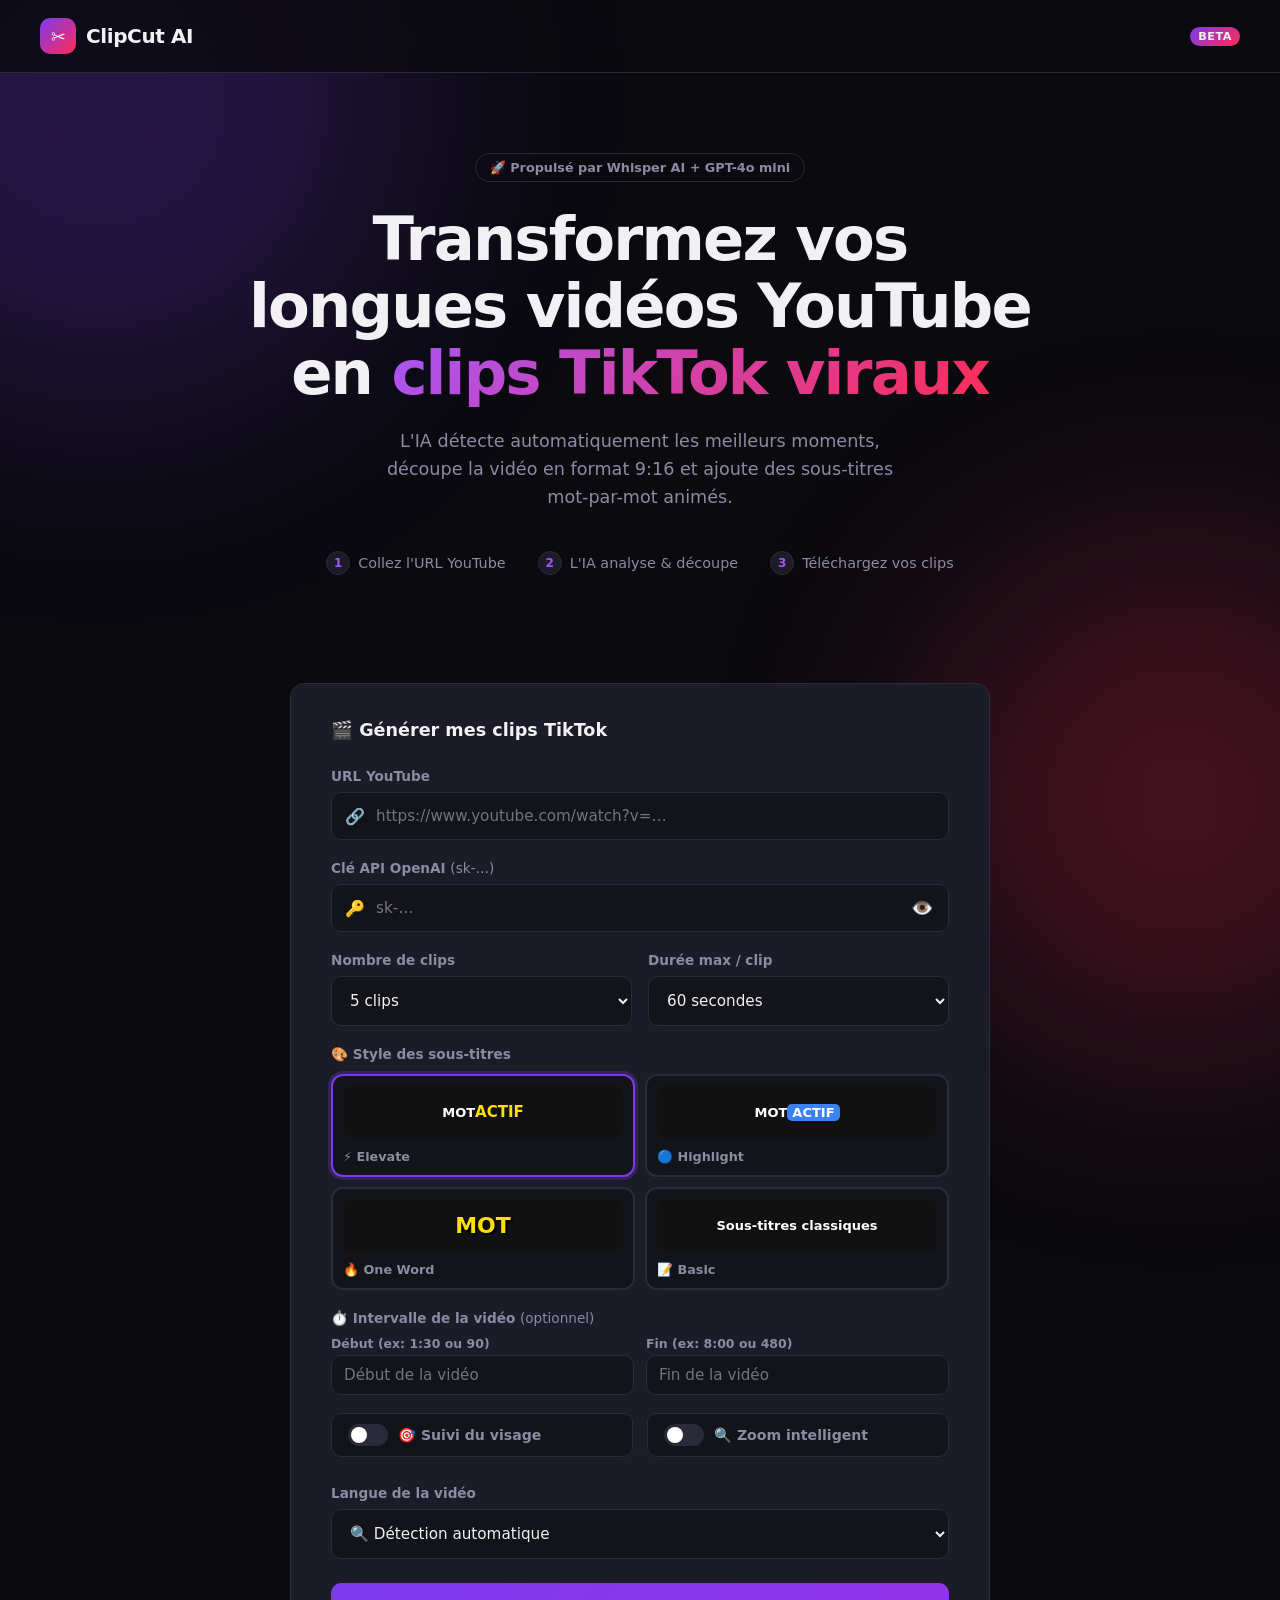
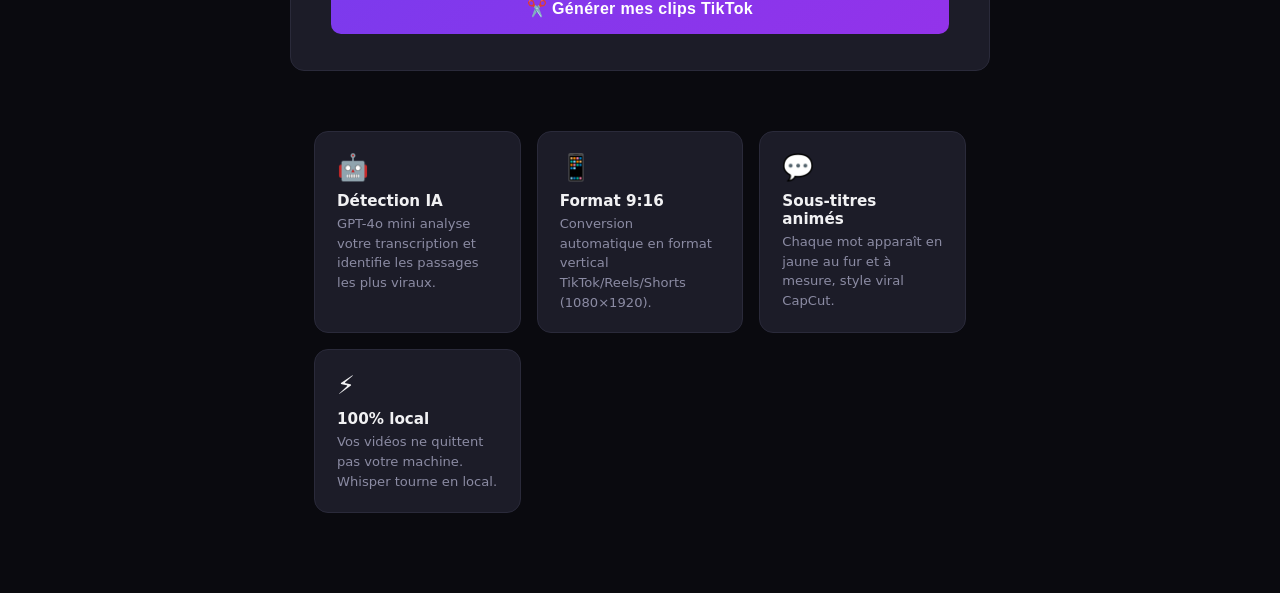
==== frontend/index.html @ 86b5f38a "first commit" ====
<!DOCTYPE html>
<html lang="fr">
<head>
  <meta charset="UTF-8" />
  <meta name="viewport" content="width=device-width, initial-scale=1.0" />
  <title>ClipCut AI — YouTube → TikTok en 1 clic</title>
  <style>
    /* ── Reset & Base ───────────────────────────────────────────────────── */
    *, *::before, *::after { box-sizing: border-box; margin: 0; padding: 0; }
    :root {
      --bg:       #0a0a0f;
      --surface:  #13131a;
      --card:     #1c1c28;
      --border:   #2a2a3a;
      --accent:   #7c3aed;
      --accent2:  #a855f7;
      --tiktok:   #fe2c55;
      --tiktok2:  #25f4ee;
      --text:     #f1f1f3;
      --muted:    #8b8ba3;
      --success:  #22c55e;
      --radius:   14px;
      --font: 'Inter', 'Segoe UI', system-ui, sans-serif;
    }
    html { scroll-behavior: smooth; }
    body {
      background: var(--bg);
      color: var(--text);
      font-family: var(--font);
      min-height: 100vh;
      overflow-x: hidden;
    }

    /* ── Gradient orb ────────────────────────────────────────────────── */
    .orb {
      position: fixed; pointer-events: none; z-index: 0;
      border-radius: 50%; filter: blur(120px); opacity: .25;
    }
    .orb-1 { width: 600px; height: 600px; background: var(--accent); top: -200px; left: -200px; }
    .orb-2 { width: 500px; height: 500px; background: var(--tiktok); bottom: -150px; right: -150px; }

    /* ── Nav ─────────────────────────────────────────────────────────── */
    nav {
      position: sticky; top: 0; z-index: 100;
      display: flex; align-items: center; justify-content: space-between;
      padding: 18px 40px;
      background: rgba(10,10,15,.8);
      backdrop-filter: blur(12px);
      border-bottom: 1px solid var(--border);
    }
    .logo {
      display: flex; align-items: center; gap: 10px;
      font-size: 1.25rem; font-weight: 800; letter-spacing: -.02em;
    }
    .logo-icon {
      width: 36px; height: 36px; border-radius: 10px;
      background: linear-gradient(135deg, var(--accent), var(--tiktok));
      display: flex; align-items: center; justify-content: center;
      font-size: 18px;
    }
    .badge {
      font-size: .7rem; font-weight: 700; padding: 3px 8px;
      background: linear-gradient(135deg, var(--accent), var(--tiktok));
      border-radius: 20px; letter-spacing: .05em;
    }

    /* ── Hero ────────────────────────────────────────────────────────── */
    .hero {
      position: relative; z-index: 1;
      text-align: center; padding: 80px 24px 60px;
    }
    .hero-tag {
      display: inline-flex; align-items: center; gap: 6px;
      font-size: .8rem; font-weight: 600; padding: 6px 14px;
      border: 1px solid var(--border); border-radius: 20px;
      color: var(--muted); margin-bottom: 24px;
    }
    .hero h1 {
      font-size: clamp(2.2rem, 5vw, 3.8rem);
      font-weight: 900; line-height: 1.1; letter-spacing: -.03em;
      max-width: 800px; margin: 0 auto 20px;
    }
    .hero h1 span {
      background: linear-gradient(135deg, var(--accent2), var(--tiktok));
      -webkit-background-clip: text; -webkit-text-fill-color: transparent;
    }
    .hero p {
      color: var(--muted); font-size: 1.1rem;
      max-width: 540px; margin: 0 auto 40px; line-height: 1.6;
    }
    .steps {
      display: flex; justify-content: center; gap: 32px;
      flex-wrap: wrap; margin-bottom: 48px;
    }
    .step {
      display: flex; align-items: center; gap: 8px;
      font-size: .9rem; color: var(--muted);
    }
    .step-num {
      width: 24px; height: 24px; border-radius: 50%;
      background: var(--card); border: 1px solid var(--border);
      font-size: .75rem; font-weight: 700; color: var(--accent2);
      display: flex; align-items: center; justify-content: center;
    }

    /* ── Main card ───────────────────────────────────────────────────── */
    .card {
      position: relative; z-index: 1;
      background: var(--card); border: 1px solid var(--border);
      border-radius: var(--radius);
      max-width: 700px; margin: 0 auto 60px;
      padding: 36px 40px;
    }
    @media (max-width: 600px) { .card { padding: 24px 20px; } }
    .card-title {
      font-size: 1.1rem; font-weight: 700; margin-bottom: 28px;
      display: flex; align-items: center; gap: 8px;
    }

    /* ── Form ────────────────────────────────────────────────────────── */
    .form-group { margin-bottom: 20px; }
    label {
      display: block; font-size: .85rem; font-weight: 600;
      color: var(--muted); margin-bottom: 8px;
    }
    .input-wrap { position: relative; }
    .input-wrap .icon {
      position: absolute; left: 14px; top: 50%; transform: translateY(-50%);
      font-size: 16px; pointer-events: none;
    }
    input[type="text"], input[type="password"], select {
      width: 100%; padding: 14px 14px 14px 44px;
      background: var(--surface); border: 1px solid var(--border);
      border-radius: 10px; color: var(--text); font-size: .95rem;
      outline: none; transition: border-color .2s, box-shadow .2s;
      font-family: var(--font);
    }
    select { padding-left: 14px; }
    input:focus, select:focus {
      border-color: var(--accent);
      box-shadow: 0 0 0 3px rgba(124,58,237,.2);
    }

    .row { display: grid; grid-template-columns: 1fr 1fr; gap: 16px; }
    @media (max-width: 520px) { .row { grid-template-columns: 1fr; } }

    /* ── Style picker ─────────────────────────────────────────────────── */
    .style-card {
      border: 2px solid var(--border); border-radius: 12px;
      padding: 10px; cursor: pointer; transition: border-color .2s, transform .15s;
      background: var(--surface);
    }
    .style-card:hover { border-color: var(--accent2); transform: translateY(-2px); }
    .style-card.active { border-color: var(--accent); box-shadow: 0 0 0 3px rgba(124,58,237,.25); }
    .style-preview {
      border-radius: 8px; padding: 10px 8px;
      display: flex; align-items: center; justify-content: center;
      min-height: 52px; margin-bottom: 8px;
    }
    .style-label { font-size: .8rem; font-weight: 600; color: var(--muted); }

    /* ── Toggle switch ────────────────────────────────────────────────── */
    .toggle-wrap {
      display: flex; align-items: center; gap: 10px;
      cursor: pointer; user-select: none;
      background: var(--surface); border: 1px solid var(--border);
      border-radius: 10px; padding: 10px 16px;
      flex: 1; min-width: 180px;
    }
    .toggle-wrap input { display: none; }
    .toggle-slider {
      width: 40px; height: 22px; background: var(--border);
      border-radius: 11px; position: relative; flex-shrink: 0;
      transition: background .2s;
    }
    .toggle-slider::after {
      content: ''; position: absolute; width: 16px; height: 16px;
      background: #fff; border-radius: 50%; top: 3px; left: 3px;
      transition: transform .2s;
    }
    .toggle-wrap input:checked + .toggle-slider { background: var(--accent); }
    .toggle-wrap input:checked + .toggle-slider::after { transform: translateX(18px); }

    /* Toggle password */
    .eye-btn {
      position: absolute; right: 12px; top: 50%; transform: translateY(-50%);
      background: none; border: none; cursor: pointer;
      color: var(--muted); font-size: 18px; padding: 4px;
    }
    .key-input { padding-right: 44px !important; }

    /* ── Button ──────────────────────────────────────────────────────── */
    .btn {
      width: 100%; padding: 16px;
      background: linear-gradient(135deg, var(--accent), #9333ea);
      border: none; border-radius: 10px;
      color: #fff; font-size: 1rem; font-weight: 700;
      cursor: pointer; letter-spacing: .02em;
      transition: opacity .2s, transform .15s;
      display: flex; align-items: center; justify-content: center; gap: 8px;
    }
    .btn:hover { opacity: .9; transform: translateY(-1px); }
    .btn:disabled { opacity: .5; cursor: not-allowed; transform: none; }

    /* ── Progress ────────────────────────────────────────────────────── */
    #progress-section { display: none; margin-top: 28px; }
    .progress-header {
      display: flex; justify-content: space-between; align-items: center;
      margin-bottom: 10px; font-size: .9rem;
    }
    #progress-msg { color: var(--muted); font-size: .88rem; }
    #progress-pct { font-weight: 700; color: var(--accent2); }
    .progress-bar-bg {
      height: 8px; background: var(--surface);
      border-radius: 99px; overflow: hidden;
    }
    .progress-bar-fill {
      height: 100%; width: 0%;
      background: linear-gradient(90deg, var(--accent), var(--tiktok));
      border-radius: 99px; transition: width .4s ease;
    }

    /* ── Error ────────────────────────────────────────────────────────── */
    #error-box {
      display: none; margin-top: 20px; padding: 14px 18px;
      background: rgba(254,44,85,.1); border: 1px solid rgba(254,44,85,.3);
      border-radius: 10px; font-size: .9rem; color: #fe6b85;
    }

    /* ── Results ─────────────────────────────────────────────────────── */
    #results-section { display: none; margin-top: 36px; }
    .results-title {
      font-size: 1rem; font-weight: 700; margin-bottom: 18px;
      display: flex; align-items: center; gap: 8px;
    }
    .clips-grid {
      display: grid;
      grid-template-columns: repeat(auto-fill, minmax(180px, 1fr));
      gap: 16px;
    }
    .clip-card {
      background: var(--surface); border: 1px solid var(--border);
      border-radius: 12px; overflow: hidden;
      transition: border-color .2s, transform .2s;
    }
    .clip-card:hover { border-color: var(--accent); transform: translateY(-2px); }
    .clip-thumb {
      width: 100%; aspect-ratio: 9/16;
      background: linear-gradient(160deg, var(--card), var(--surface));
      display: flex; flex-direction: column;
      align-items: center; justify-content: center;
      font-size: 2.5rem; position: relative;
      overflow: hidden;
    }
    .clip-duration {
      position: absolute; bottom: 8px; right: 8px;
      background: rgba(0,0,0,.7); font-size: .75rem;
      padding: 2px 7px; border-radius: 6px; font-weight: 600;
    }
    .clip-info { padding: 12px; }
    .clip-num {
      font-size: .72rem; font-weight: 700; color: var(--accent2);
      text-transform: uppercase; letter-spacing: .06em; margin-bottom: 4px;
    }
    .clip-title {
      font-size: .82rem; font-weight: 600; line-height: 1.4;
      margin-bottom: 10px; display: -webkit-box;
      -webkit-line-clamp: 2; -webkit-box-orient: vertical; overflow: hidden;
    }
    .dl-btn {
      width: 100%; padding: 9px;
      background: linear-gradient(135deg, var(--tiktok), #ff4f76);
      border: none; border-radius: 8px;
      color: #fff; font-size: .82rem; font-weight: 700;
      cursor: pointer; display: flex; align-items: center;
      justify-content: center; gap: 5px;
      transition: opacity .2s;
    }
    .dl-btn:hover { opacity: .85; }
    .dl-all-btn {
      margin-top: 20px; width: 100%; padding: 14px;
      background: var(--surface); border: 1px solid var(--border);
      border-radius: 10px; color: var(--text);
      font-size: .95rem; font-weight: 700;
      cursor: pointer; display: flex; align-items: center;
      justify-content: center; gap: 8px;
      transition: border-color .2s, background .2s;
    }
    .dl-all-btn:hover { border-color: var(--accent); background: var(--card); }

    /* ── Features row ─────────────────────────────────────────────────── */
    .features {
      position: relative; z-index: 1;
      display: grid; grid-template-columns: repeat(auto-fit, minmax(200px, 1fr));
      gap: 16px; max-width: 700px; margin: 0 auto 80px; padding: 0 24px;
    }
    .feature {
      background: var(--card); border: 1px solid var(--border);
      border-radius: var(--radius); padding: 20px 22px;
    }
    .feature-icon { font-size: 1.6rem; margin-bottom: 10px; }
    .feature h3 { font-size: .95rem; font-weight: 700; margin-bottom: 4px; }
    .feature p { font-size: .82rem; color: var(--muted); line-height: 1.5; }

    /* ── Spinner ─────────────────────────────────────────────────────── */
    .spinner {
      display: inline-block; width: 16px; height: 16px;
      border: 2px solid rgba(255,255,255,.3);
      border-top-color: #fff; border-radius: 50%;
      animation: spin .7s linear infinite;
    }
    @keyframes spin { to { transform: rotate(360deg); } }

    /* ── Scrollbar ───────────────────────────────────────────────────── */
    ::-webkit-scrollbar { width: 6px; }
    ::-webkit-scrollbar-track { background: var(--bg); }
    ::-webkit-scrollbar-thumb { background: var(--border); border-radius: 3px; }
  </style>
</head>
<body>

  <div class="orb orb-1"></div>
  <div class="orb orb-2"></div>

  <!-- Nav -->
  <nav>
    <div class="logo">
      <div class="logo-icon">✂️</div>
      ClipCut AI
    </div>
    <span class="badge">BETA</span>
  </nav>

  <!-- Hero -->
  <section class="hero">
    <div class="hero-tag">🚀 Propulsé par Whisper AI + GPT-4o mini</div>
    <h1>Transformez vos longues vidéos YouTube en <span>clips TikTok viraux</span></h1>
    <p>L'IA détecte automatiquement les meilleurs moments, découpe la vidéo en format 9:16 et ajoute des sous-titres mot-par-mot animés.</p>
    <div class="steps">
      <div class="step"><span class="step-num">1</span>Collez l'URL YouTube</div>
      <div class="step"><span class="step-num">2</span>L'IA analyse &amp; découpe</div>
      <div class="step"><span class="step-num">3</span>Téléchargez vos clips</div>
    </div>
  </section>

  <!-- Main app card -->
  <div class="card">
    <div class="card-title">🎬 Générer mes clips TikTok</div>

    <form id="main-form" onsubmit="return false;">
      <!-- YouTube URL -->
      <div class="form-group">
        <label for="yt-url">URL YouTube</label>
        <div class="input-wrap">
          <span class="icon">🔗</span>
          <input type="text" id="yt-url" placeholder="https://www.youtube.com/watch?v=…" autocomplete="off" />
        </div>
      </div>

      <!-- OpenAI Key -->
      <div class="form-group">
        <label for="api-key">Clé API OpenAI <span style="color:var(--muted); font-weight:400;">(sk-…)</span></label>
        <div class="input-wrap">
          <span class="icon">🔑</span>
          <input type="password" id="api-key" class="key-input" placeholder="sk-…" autocomplete="off" />
          <button type="button" class="eye-btn" onclick="toggleKey()">👁️</button>
        </div>
      </div>

      <!-- Options row -->
      <div class="row">
        <div class="form-group" style="margin-bottom:0">
          <label for="max-clips">Nombre de clips</label>
          <select id="max-clips">
            <option value="1">1 clip (test)</option>
            <option value="3">3 clips</option>
            <option value="5" selected>5 clips</option>
            <option value="7">7 clips</option>
            <option value="10">10 clips</option>
          </select>
        </div>
        <div class="form-group" style="margin-bottom:0">
          <label for="clip-duration">Durée max / clip</label>
          <select id="clip-duration">
            <option value="10">10 secondes (test)</option>
            <option value="15">15 secondes</option>
            <option value="30">30 secondes</option>
            <option value="45">45 secondes</option>
            <option value="60" selected>60 secondes</option>
            <option value="90">90 secondes</option>
          </select>
        </div>
      </div>

      <!-- Subtitle style picker -->
      <div style="margin-top:20px;margin-bottom:8px;">
        <label style="display:block;margin-bottom:12px;">🎨 Style des sous-titres</label>
        <div style="display:grid;grid-template-columns:1fr 1fr;gap:10px;" id="style-picker">
          <div class="style-card active" data-style="elevate" onclick="selectStyle(this)">
            <div class="style-preview" style="background:#111;">
              <span style="color:#fff;font-weight:700;font-size:13px;">MOT </span><span style="color:#FFE000;font-weight:900;font-size:15px;">ACTIF</span>
            </div>
            <span class="style-label">⚡ Elevate</span>
          </div>
          <div class="style-card" data-style="highlight" onclick="selectStyle(this)">
            <div class="style-preview" style="background:#111;">
              <span style="color:#fff;font-weight:700;font-size:13px;">MOT </span><span style="background:#3b82f6;color:#fff;font-weight:700;font-size:13px;padding:1px 5px;border-radius:5px;">ACTIF</span>
            </div>
            <span class="style-label">🔵 Highlight</span>
          </div>
          <div class="style-card" data-style="oneword" onclick="selectStyle(this)">
            <div class="style-preview" style="background:#111;">
              <span style="color:#FFE000;font-weight:900;font-size:22px;text-shadow:2px 2px 0 #000;">MOT</span>
            </div>
            <span class="style-label">🔥 One Word</span>
          </div>
          <div class="style-card" data-style="basic" onclick="selectStyle(this)">
            <div class="style-preview" style="background:#111;">
              <span style="color:#fff;font-weight:600;font-size:13px;">Sous-titres classiques</span>
            </div>
            <span class="style-label">📝 Basic</span>
          </div>
        </div>
      </div>

      <!-- Interval -->
      <div style="margin-top:20px;margin-bottom:8px;">
        <label style="display:block;margin-bottom:10px;">⏱️ Intervalle de la vidéo <span style="font-weight:400;color:var(--muted)">(optionnel)</span></label>
        <div style="display:grid;grid-template-columns:1fr 1fr;gap:12px;">
          <div>
            <label style="font-size:.78rem;margin-bottom:4px;">Début (ex: 1:30 ou 90)</label>
            <input type="text" id="video-start" placeholder="Début de la vidéo" style="padding:10px 12px;">
          </div>
          <div>
            <label style="font-size:.78rem;margin-bottom:4px;">Fin (ex: 8:00 ou 480)</label>
            <input type="text" id="video-end" placeholder="Fin de la vidéo" style="padding:10px 12px;">
          </div>
        </div>
      </div>

      <!-- Face tracking + Smart zoom -->
      <div style="margin-top:18px;margin-bottom:20px;display:flex;gap:14px;flex-wrap:wrap;">
        <label class="toggle-wrap">
          <input type="checkbox" id="face-tracking">
          <span class="toggle-slider"></span>
          <span style="font-size:.88rem;font-weight:600;">🎯 Suivi du visage</span>
        </label>
        <label class="toggle-wrap">
          <input type="checkbox" id="smart-zoom">
          <span class="toggle-slider"></span>
          <span style="font-size:.88rem;font-weight:600;">🔍 Zoom intelligent</span>
        </label>
      </div>

      <div style="margin-top:4px;margin-bottom:24px;">
        <label for="language">Langue de la vidéo</label>
        <select id="language">
          <option value="auto">🔍 Détection automatique</option>
          <option value="fr">🇫🇷 Français</option>
          <option value="en">🇬🇧 Anglais</option>
          <option value="es">🇪🇸 Espagnol</option>
          <option value="de">🇩🇪 Allemand</option>
          <option value="ar">🇸🇦 Arabe</option>
        </select>
      </div>

      <button class="btn" id="submit-btn" onclick="startProcessing()">
        <span id="btn-text">✂️ Générer mes clips TikTok</span>
      </button>
    </form>

    <!-- Progress -->
    <div id="progress-section">
      <div class="progress-header">
        <span id="progress-msg">Démarrage…</span>
        <span id="progress-pct">0%</span>
      </div>
      <div class="progress-bar-bg">
        <div class="progress-bar-fill" id="progress-fill"></div>
      </div>
    </div>

    <!-- Error -->
    <div id="error-box">⚠️ <span id="error-msg"></span></div>

    <!-- Results -->
    <div id="results-section">
      <div class="results-title">🎉 <span id="results-count">0</span> clips prêts à poster !</div>
      <div id="warnings-box" style="display:none;margin-bottom:14px;padding:12px 16px;background:rgba(251,191,36,.08);border:1px solid rgba(251,191,36,.3);border-radius:10px;font-size:.83rem;color:#fbbf24;white-space:pre-wrap;"></div>
      <div class="clips-grid" id="clips-grid"></div>
      <button class="dl-all-btn" id="dl-all-btn" onclick="downloadAll()">
        ⬇️ Tout télécharger
      </button>
    </div>
  </div>

  <!-- Feature cards -->
  <div class="features">
    <div class="feature">
      <div class="feature-icon">🤖</div>
      <h3>Détection IA</h3>
      <p>GPT-4o mini analyse votre transcription et identifie les passages les plus viraux.</p>
    </div>
    <div class="feature">
      <div class="feature-icon">📱</div>
      <h3>Format 9:16</h3>
      <p>Conversion automatique en format vertical TikTok/Reels/Shorts (1080×1920).</p>
    </div>
    <div class="feature">
      <div class="feature-icon">💬</div>
      <h3>Sous-titres animés</h3>
      <p>Chaque mot apparaît en jaune au fur et à mesure, style viral CapCut.</p>
    </div>
    <div class="feature">
      <div class="feature-icon">⚡</div>
      <h3>100% local</h3>
      <p>Vos vidéos ne quittent pas votre machine. Whisper tourne en local.</p>
    </div>
  </div>

  <script>
    let currentJobId = null;
    let pollInterval = null;

    // ── Toggle API key visibility ──────────────────────────────────────
    function toggleKey() {
      const el = document.getElementById('api-key');
      el.type = el.type === 'password' ? 'text' : 'password';
    }

    // ── Style picker ───────────────────────────────────────────────────
    function selectStyle(el) {
      document.querySelectorAll('.style-card').forEach(c => c.classList.remove('active'));
      el.classList.add('active');
    }

    // ── Start processing ───────────────────────────────────────────────
    async function startProcessing() {
      const url = document.getElementById('yt-url').value.trim();
      const key = document.getElementById('api-key').value.trim();
      const maxClips = parseInt(document.getElementById('max-clips').value);
      const clipDuration = parseInt(document.getElementById('clip-duration').value);
      const language = document.getElementById('language').value;
      const subtitleStyle = document.querySelector('.style-card.active')?.dataset.style || 'elevate';
      const faceTracking  = document.getElementById('face-tracking').checked;
      const smartZoom     = document.getElementById('smart-zoom').checked;

      // Parse interval — accepts "m:ss" or plain seconds
      function parseTime(val) {
        if (!val || !val.trim()) return null;
        const v = val.trim();
        if (v.includes(':')) {
          const [m, s] = v.split(':').map(Number);
          return m * 60 + (s || 0);
        }
        const n = parseFloat(v);
        return isNaN(n) ? null : n;
      }
      const videoStart = parseTime(document.getElementById('video-start').value);
      const videoEnd   = parseTime(document.getElementById('video-end').value);

      if (!url) return alert('Veuillez coller une URL YouTube.');
      if (!key) return alert('Veuillez entrer votre clé API OpenAI.');

      // Reset UI
      document.getElementById('error-box').style.display = 'none';
      document.getElementById('results-section').style.display = 'none';
      document.getElementById('progress-section').style.display = 'block';
      setProgress(0, 'Envoi de la requête…');

      const btn = document.getElementById('submit-btn');
      const btnText = document.getElementById('btn-text');
      btn.disabled = true;
      btnText.innerHTML = '<span class="spinner"></span> Traitement en cours…';

      try {
        const res = await fetch('/api/process', {
          method: 'POST',
          headers: { 'Content-Type': 'application/json' },
          body: JSON.stringify({
            youtube_url: url,
            openai_api_key: key,
            max_clips: maxClips,
            clip_duration: clipDuration,
            language: language,
            subtitle_style: subtitleStyle,
            video_start: videoStart,
            video_end:   videoEnd,
            face_tracking: faceTracking,
            smart_zoom:    smartZoom,
          }),
        });
        const data = await res.json();
        if (!res.ok) throw new Error(data.detail || 'Erreur serveur');
        currentJobId = data.job_id;
        pollInterval = setInterval(pollStatus, 2000);
      } catch (err) {
        showError(err.message);
        resetBtn();
      }
    }

    // ── Poll status ────────────────────────────────────────────────────
    async function pollStatus() {
      if (!currentJobId) return;
      try {
        const res = await fetch(`/api/status/${currentJobId}`);
        const job = await res.json();

        setProgress(job.progress, job.message);

        if (job.status === 'completed') {
          clearInterval(pollInterval);
          showResults(job);
          resetBtn();
        } else if (job.status === 'error') {
          clearInterval(pollInterval);
          showError(job.error || 'Erreur inconnue');
          resetBtn();
        }
      } catch (err) {
        clearInterval(pollInterval);
        showError('Impossible de contacter le serveur.');
        resetBtn();
      }
    }

    // ── UI helpers ─────────────────────────────────────────────────────
    function setProgress(pct, msg) {
      document.getElementById('progress-fill').style.width = pct + '%';
      document.getElementById('progress-pct').textContent = pct + '%';
      document.getElementById('progress-msg').textContent = msg;
    }

    function showError(msg) {
      document.getElementById('progress-section').style.display = 'none';
      const box = document.getElementById('error-box');
      document.getElementById('error-msg').textContent = msg;
      box.style.display = 'block';
    }

    function resetBtn() {
      const btn = document.getElementById('submit-btn');
      const btnText = document.getElementById('btn-text');
      btn.disabled = false;
      btnText.innerHTML = '✂️ Générer mes clips TikTok';
    }

    function showResults(job) {
      document.getElementById('progress-section').style.display = 'none';
      const section = document.getElementById('results-section');
      const grid = document.getElementById('clips-grid');
      document.getElementById('results-count').textContent = job.clips.length;

      grid.innerHTML = '';
      job.clips.forEach((clip, i) => {
        const mins = Math.floor(clip.duration / 60);
        const secs = Math.round(clip.duration % 60);
        const durLabel = mins > 0 ? `${mins}:${String(secs).padStart(2,'0')}` : `${secs}s`;

        const emojis = ['🔥','⚡','💡','🎯','✨','🚀','💎','🎬'];
        const emoji = emojis[i % emojis.length];

        grid.innerHTML += `
          <div class="clip-card">
            <div class="clip-thumb">
              ${emoji}
              <span class="clip-duration">${durLabel}</span>
            </div>
            <div class="clip-info">
              <div class="clip-num">Clip ${i + 1}</div>
              <div class="clip-title">${escHtml(clip.title)}</div>
              <button class="dl-btn" onclick="downloadClip(${i})">
                ⬇️ Télécharger
              </button>
            </div>
          </div>`;
      });

      // Affiche les warnings éventuels (ex: sous-titres non incrustés)
      const warnBox = document.getElementById('warnings-box');
      if (job.warnings && job.warnings.length > 0) {
        warnBox.style.display = 'block';
        warnBox.textContent = '⚠️ ' + job.warnings.join('\n⚠️ ');
      } else {
        warnBox.style.display = 'none';
      }

      section.style.display = 'block';
      section.scrollIntoView({ behavior: 'smooth', block: 'start' });
    }

    function downloadClip(index) {
      window.location.href = `/api/download/${currentJobId}/${index}`;
    }

    function downloadAll() {
      if (!currentJobId) return;
      const cards = document.querySelectorAll('.clip-card');
      cards.forEach((_, i) => {
        setTimeout(() => {
          const a = document.createElement('a');
          a.href = `/api/download/${currentJobId}/${i}`;
          a.download = `tiktok_clip_${i + 1}.mp4`;
          a.click();
        }, i * 800);
      });
    }

    function escHtml(s) {
      return s.replace(/&/g,'&amp;').replace(/</g,'&lt;').replace(/>/g,'&gt;').replace(/"/g,'&quot;');
    }
  </script>
</body>
</html>
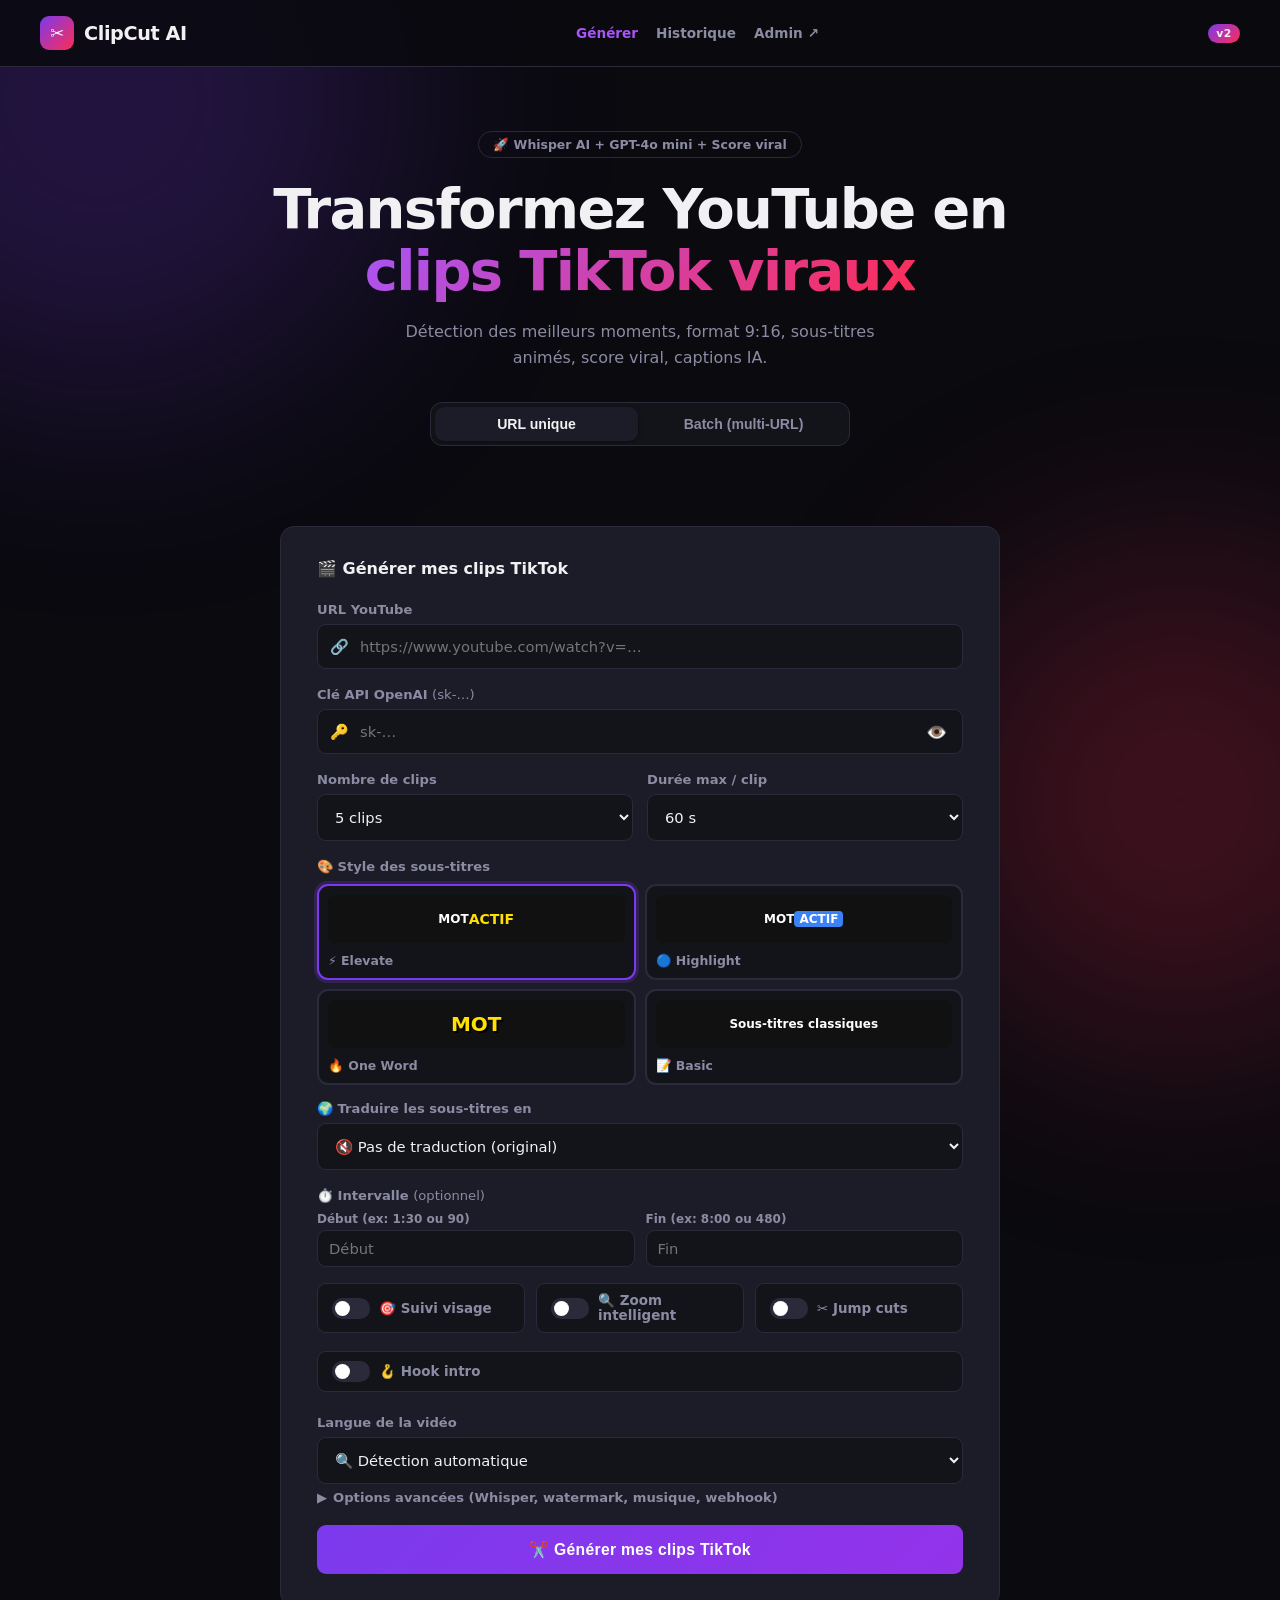
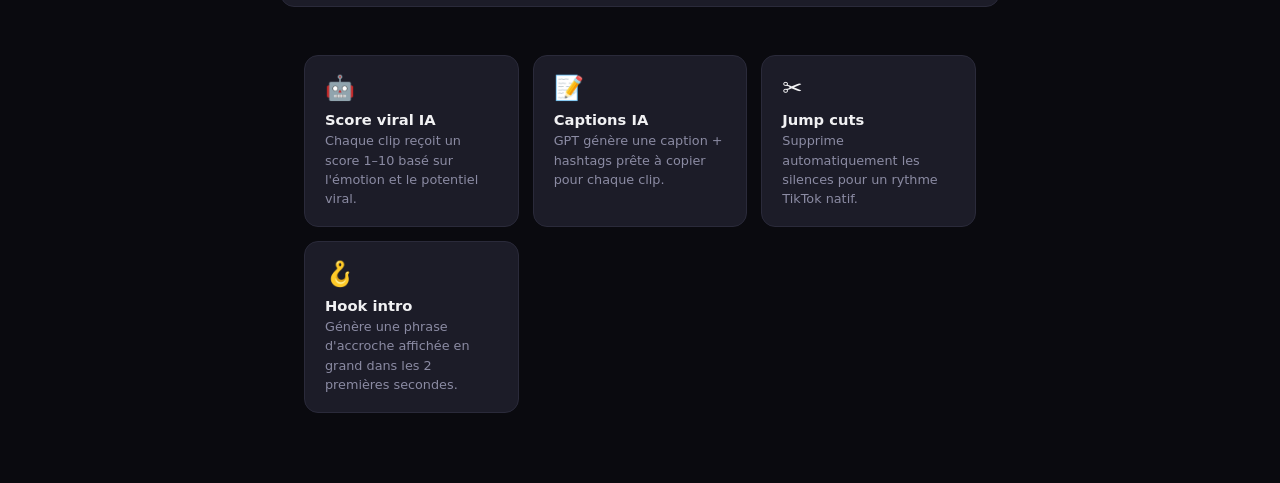
==== commit 43ddf864: "V1" ====
--- a/frontend/index.html
+++ b/frontend/index.html
@@ -5,316 +5,385 @@
   <meta name="viewport" content="width=device-width, initial-scale=1.0" />
   <title>ClipCut AI — YouTube → TikTok en 1 clic</title>
   <style>
-    /* ── Reset & Base ───────────────────────────────────────────────────── */
     *, *::before, *::after { box-sizing: border-box; margin: 0; padding: 0; }
     :root {
-      --bg:       #0a0a0f;
-      --surface:  #13131a;
-      --card:     #1c1c28;
-      --border:   #2a2a3a;
-      --accent:   #7c3aed;
-      --accent2:  #a855f7;
-      --tiktok:   #fe2c55;
-      --tiktok2:  #25f4ee;
-      --text:     #f1f1f3;
-      --muted:    #8b8ba3;
-      --success:  #22c55e;
-      --radius:   14px;
+      --bg:      #0a0a0f;
+      --surface: #13131a;
+      --card:    #1c1c28;
+      --border:  #2a2a3a;
+      --accent:  #7c3aed;
+      --accent2: #a855f7;
+      --tiktok:  #fe2c55;
+      --tiktok2: #25f4ee;
+      --text:    #f1f1f3;
+      --muted:   #8b8ba3;
+      --success: #22c55e;
+      --warn:    #fbbf24;
+      --radius:  14px;
       --font: 'Inter', 'Segoe UI', system-ui, sans-serif;
     }
     html { scroll-behavior: smooth; }
-    body {
-      background: var(--bg);
-      color: var(--text);
-      font-family: var(--font);
-      min-height: 100vh;
-      overflow-x: hidden;
-    }
-
-    /* ── Gradient orb ────────────────────────────────────────────────── */
-    .orb {
-      position: fixed; pointer-events: none; z-index: 0;
-      border-radius: 50%; filter: blur(120px); opacity: .25;
-    }
-    .orb-1 { width: 600px; height: 600px; background: var(--accent); top: -200px; left: -200px; }
-    .orb-2 { width: 500px; height: 500px; background: var(--tiktok); bottom: -150px; right: -150px; }
-
-    /* ── Nav ─────────────────────────────────────────────────────────── */
-    nav {
-      position: sticky; top: 0; z-index: 100;
-      display: flex; align-items: center; justify-content: space-between;
-      padding: 18px 40px;
-      background: rgba(10,10,15,.8);
-      backdrop-filter: blur(12px);
-      border-bottom: 1px solid var(--border);
-    }
-    .logo {
-      display: flex; align-items: center; gap: 10px;
-      font-size: 1.25rem; font-weight: 800; letter-spacing: -.02em;
-    }
-    .logo-icon {
-      width: 36px; height: 36px; border-radius: 10px;
-      background: linear-gradient(135deg, var(--accent), var(--tiktok));
-      display: flex; align-items: center; justify-content: center;
-      font-size: 18px;
-    }
-    .badge {
-      font-size: .7rem; font-weight: 700; padding: 3px 8px;
-      background: linear-gradient(135deg, var(--accent), var(--tiktok));
-      border-radius: 20px; letter-spacing: .05em;
-    }
-
-    /* ── Hero ────────────────────────────────────────────────────────── */
-    .hero {
-      position: relative; z-index: 1;
-      text-align: center; padding: 80px 24px 60px;
-    }
-    .hero-tag {
-      display: inline-flex; align-items: center; gap: 6px;
-      font-size: .8rem; font-weight: 600; padding: 6px 14px;
-      border: 1px solid var(--border); border-radius: 20px;
-      color: var(--muted); margin-bottom: 24px;
-    }
-    .hero h1 {
-      font-size: clamp(2.2rem, 5vw, 3.8rem);
-      font-weight: 900; line-height: 1.1; letter-spacing: -.03em;
-      max-width: 800px; margin: 0 auto 20px;
-    }
-    .hero h1 span {
-      background: linear-gradient(135deg, var(--accent2), var(--tiktok));
-      -webkit-background-clip: text; -webkit-text-fill-color: transparent;
-    }
-    .hero p {
-      color: var(--muted); font-size: 1.1rem;
-      max-width: 540px; margin: 0 auto 40px; line-height: 1.6;
-    }
-    .steps {
-      display: flex; justify-content: center; gap: 32px;
-      flex-wrap: wrap; margin-bottom: 48px;
-    }
-    .step {
-      display: flex; align-items: center; gap: 8px;
-      font-size: .9rem; color: var(--muted);
-    }
-    .step-num {
-      width: 24px; height: 24px; border-radius: 50%;
-      background: var(--card); border: 1px solid var(--border);
-      font-size: .75rem; font-weight: 700; color: var(--accent2);
-      display: flex; align-items: center; justify-content: center;
-    }
-
-    /* ── Main card ───────────────────────────────────────────────────── */
-    .card {
-      position: relative; z-index: 1;
-      background: var(--card); border: 1px solid var(--border);
-      border-radius: var(--radius);
-      max-width: 700px; margin: 0 auto 60px;
-      padding: 36px 40px;
-    }
-    @media (max-width: 600px) { .card { padding: 24px 20px; } }
-    .card-title {
-      font-size: 1.1rem; font-weight: 700; margin-bottom: 28px;
-      display: flex; align-items: center; gap: 8px;
-    }
-
-    /* ── Form ────────────────────────────────────────────────────────── */
-    .form-group { margin-bottom: 20px; }
-    label {
-      display: block; font-size: .85rem; font-weight: 600;
-      color: var(--muted); margin-bottom: 8px;
-    }
-    .input-wrap { position: relative; }
-    .input-wrap .icon {
-      position: absolute; left: 14px; top: 50%; transform: translateY(-50%);
-      font-size: 16px; pointer-events: none;
-    }
-    input[type="text"], input[type="password"], select {
-      width: 100%; padding: 14px 14px 14px 44px;
-      background: var(--surface); border: 1px solid var(--border);
-      border-radius: 10px; color: var(--text); font-size: .95rem;
-      outline: none; transition: border-color .2s, box-shadow .2s;
-      font-family: var(--font);
-    }
-    select { padding-left: 14px; }
-    input:focus, select:focus {
-      border-color: var(--accent);
-      box-shadow: 0 0 0 3px rgba(124,58,237,.2);
-    }
-
-    .row { display: grid; grid-template-columns: 1fr 1fr; gap: 16px; }
-    @media (max-width: 520px) { .row { grid-template-columns: 1fr; } }
-
-    /* ── Style picker ─────────────────────────────────────────────────── */
-    .style-card {
-      border: 2px solid var(--border); border-radius: 12px;
-      padding: 10px; cursor: pointer; transition: border-color .2s, transform .15s;
-      background: var(--surface);
-    }
-    .style-card:hover { border-color: var(--accent2); transform: translateY(-2px); }
-    .style-card.active { border-color: var(--accent); box-shadow: 0 0 0 3px rgba(124,58,237,.25); }
-    .style-preview {
-      border-radius: 8px; padding: 10px 8px;
-      display: flex; align-items: center; justify-content: center;
-      min-height: 52px; margin-bottom: 8px;
-    }
-    .style-label { font-size: .8rem; font-weight: 600; color: var(--muted); }
-
-    /* ── Toggle switch ────────────────────────────────────────────────── */
-    .toggle-wrap {
-      display: flex; align-items: center; gap: 10px;
-      cursor: pointer; user-select: none;
-      background: var(--surface); border: 1px solid var(--border);
-      border-radius: 10px; padding: 10px 16px;
-      flex: 1; min-width: 180px;
-    }
-    .toggle-wrap input { display: none; }
-    .toggle-slider {
-      width: 40px; height: 22px; background: var(--border);
-      border-radius: 11px; position: relative; flex-shrink: 0;
-      transition: background .2s;
-    }
-    .toggle-slider::after {
-      content: ''; position: absolute; width: 16px; height: 16px;
-      background: #fff; border-radius: 50%; top: 3px; left: 3px;
-      transition: transform .2s;
-    }
-    .toggle-wrap input:checked + .toggle-slider { background: var(--accent); }
-    .toggle-wrap input:checked + .toggle-slider::after { transform: translateX(18px); }
-
-    /* Toggle password */
-    .eye-btn {
-      position: absolute; right: 12px; top: 50%; transform: translateY(-50%);
-      background: none; border: none; cursor: pointer;
-      color: var(--muted); font-size: 18px; padding: 4px;
-    }
-    .key-input { padding-right: 44px !important; }
-
-    /* ── Button ──────────────────────────────────────────────────────── */
-    .btn {
-      width: 100%; padding: 16px;
-      background: linear-gradient(135deg, var(--accent), #9333ea);
-      border: none; border-radius: 10px;
-      color: #fff; font-size: 1rem; font-weight: 700;
-      cursor: pointer; letter-spacing: .02em;
-      transition: opacity .2s, transform .15s;
-      display: flex; align-items: center; justify-content: center; gap: 8px;
-    }
-    .btn:hover { opacity: .9; transform: translateY(-1px); }
-    .btn:disabled { opacity: .5; cursor: not-allowed; transform: none; }
-
-    /* ── Progress ────────────────────────────────────────────────────── */
-    #progress-section { display: none; margin-top: 28px; }
-    .progress-header {
-      display: flex; justify-content: space-between; align-items: center;
-      margin-bottom: 10px; font-size: .9rem;
-    }
-    #progress-msg { color: var(--muted); font-size: .88rem; }
-    #progress-pct { font-weight: 700; color: var(--accent2); }
-    .progress-bar-bg {
-      height: 8px; background: var(--surface);
-      border-radius: 99px; overflow: hidden;
-    }
-    .progress-bar-fill {
-      height: 100%; width: 0%;
-      background: linear-gradient(90deg, var(--accent), var(--tiktok));
-      border-radius: 99px; transition: width .4s ease;
-    }
-
-    /* ── Error ────────────────────────────────────────────────────────── */
-    #error-box {
-      display: none; margin-top: 20px; padding: 14px 18px;
-      background: rgba(254,44,85,.1); border: 1px solid rgba(254,44,85,.3);
-      border-radius: 10px; font-size: .9rem; color: #fe6b85;
-    }
-
-    /* ── Results ─────────────────────────────────────────────────────── */
-    #results-section { display: none; margin-top: 36px; }
-    .results-title {
-      font-size: 1rem; font-weight: 700; margin-bottom: 18px;
-      display: flex; align-items: center; gap: 8px;
-    }
-    .clips-grid {
-      display: grid;
-      grid-template-columns: repeat(auto-fill, minmax(180px, 1fr));
-      gap: 16px;
-    }
-    .clip-card {
-      background: var(--surface); border: 1px solid var(--border);
-      border-radius: 12px; overflow: hidden;
-      transition: border-color .2s, transform .2s;
-    }
-    .clip-card:hover { border-color: var(--accent); transform: translateY(-2px); }
-    .clip-thumb {
-      width: 100%; aspect-ratio: 9/16;
-      background: linear-gradient(160deg, var(--card), var(--surface));
-      display: flex; flex-direction: column;
-      align-items: center; justify-content: center;
-      font-size: 2.5rem; position: relative;
-      overflow: hidden;
-    }
-    .clip-duration {
-      position: absolute; bottom: 8px; right: 8px;
-      background: rgba(0,0,0,.7); font-size: .75rem;
-      padding: 2px 7px; border-radius: 6px; font-weight: 600;
-    }
-    .clip-info { padding: 12px; }
-    .clip-num {
-      font-size: .72rem; font-weight: 700; color: var(--accent2);
-      text-transform: uppercase; letter-spacing: .06em; margin-bottom: 4px;
-    }
-    .clip-title {
-      font-size: .82rem; font-weight: 600; line-height: 1.4;
-      margin-bottom: 10px; display: -webkit-box;
-      -webkit-line-clamp: 2; -webkit-box-orient: vertical; overflow: hidden;
-    }
-    .dl-btn {
-      width: 100%; padding: 9px;
-      background: linear-gradient(135deg, var(--tiktok), #ff4f76);
-      border: none; border-radius: 8px;
-      color: #fff; font-size: .82rem; font-weight: 700;
-      cursor: pointer; display: flex; align-items: center;
-      justify-content: center; gap: 5px;
-      transition: opacity .2s;
-    }
-    .dl-btn:hover { opacity: .85; }
-    .dl-all-btn {
-      margin-top: 20px; width: 100%; padding: 14px;
-      background: var(--surface); border: 1px solid var(--border);
-      border-radius: 10px; color: var(--text);
-      font-size: .95rem; font-weight: 700;
-      cursor: pointer; display: flex; align-items: center;
-      justify-content: center; gap: 8px;
-      transition: border-color .2s, background .2s;
-    }
-    .dl-all-btn:hover { border-color: var(--accent); background: var(--card); }
-
-    /* ── Features row ─────────────────────────────────────────────────── */
-    .features {
-      position: relative; z-index: 1;
-      display: grid; grid-template-columns: repeat(auto-fit, minmax(200px, 1fr));
-      gap: 16px; max-width: 700px; margin: 0 auto 80px; padding: 0 24px;
-    }
-    .feature {
-      background: var(--card); border: 1px solid var(--border);
-      border-radius: var(--radius); padding: 20px 22px;
-    }
-    .feature-icon { font-size: 1.6rem; margin-bottom: 10px; }
-    .feature h3 { font-size: .95rem; font-weight: 700; margin-bottom: 4px; }
-    .feature p { font-size: .82rem; color: var(--muted); line-height: 1.5; }
-
-    /* ── Spinner ─────────────────────────────────────────────────────── */
-    .spinner {
-      display: inline-block; width: 16px; height: 16px;
-      border: 2px solid rgba(255,255,255,.3);
-      border-top-color: #fff; border-radius: 50%;
-      animation: spin .7s linear infinite;
-    }
-    @keyframes spin { to { transform: rotate(360deg); } }
-
-    /* ── Scrollbar ───────────────────────────────────────────────────── */
-    ::-webkit-scrollbar { width: 6px; }
-    ::-webkit-scrollbar-track { background: var(--bg); }
-    ::-webkit-scrollbar-thumb { background: var(--border); border-radius: 3px; }
+    body { background: var(--bg); color: var(--text); font-family: var(--font);
+           min-height: 100vh; overflow-x: hidden; }
+
+    .orb { position: fixed; pointer-events: none; z-index: 0;
+           border-radius: 50%; filter: blur(120px); opacity: .22; }
+    .orb-1 { width:600px;height:600px;background:var(--accent);top:-200px;left:-200px; }
+    .orb-2 { width:500px;height:500px;background:var(--tiktok);bottom:-150px;right:-150px; }
+
+    nav { position:sticky;top:0;z-index:100;display:flex;align-items:center;
+          justify-content:space-between;padding:16px 40px;
+          background:rgba(10,10,15,.85);backdrop-filter:blur(12px);
+          border-bottom:1px solid var(--border); }
+    .logo { display:flex;align-items:center;gap:10px;font-size:1.2rem;
+            font-weight:800;letter-spacing:-.02em; }
+    .logo-icon { width:34px;height:34px;border-radius:9px;
+                 background:linear-gradient(135deg,var(--accent),var(--tiktok));
+                 display:flex;align-items:center;justify-content:center;font-size:17px; }
+    .badge { font-size:.68rem;font-weight:700;padding:3px 8px;
+             background:linear-gradient(135deg,var(--accent),var(--tiktok));
+             border-radius:20px;letter-spacing:.05em; }
+    .nav-links { display:flex;gap:18px;align-items:center; }
+    .nav-link { color:var(--muted);font-size:.85rem;font-weight:600;
+                text-decoration:none;cursor:pointer;transition:color .15s; }
+    .nav-link:hover { color:var(--text); }
+    .nav-link.active { color:var(--accent2); }
+
+    .hero { position:relative;z-index:1;text-align:center;padding:64px 24px 48px; }
+    .hero-tag { display:inline-flex;align-items:center;gap:6px;font-size:.78rem;
+                font-weight:600;padding:5px 14px;border:1px solid var(--border);
+                border-radius:20px;color:var(--muted);margin-bottom:20px; }
+    .hero h1 { font-size:clamp(2rem,4.5vw,3.5rem);font-weight:900;line-height:1.1;
+               letter-spacing:-.03em;max-width:760px;margin:0 auto 18px; }
+    .hero h1 span { background:linear-gradient(135deg,var(--accent2),var(--tiktok));
+                    -webkit-background-clip:text;-webkit-text-fill-color:transparent; }
+    .hero p { color:var(--muted);font-size:1rem;max-width:520px;
+              margin:0 auto 32px;line-height:1.6; }
+
+    /* ── Tabs ────────────────────────────────────────────────────────────── */
+    .tabs { display:flex;gap:4px;padding:4px;background:var(--surface);
+            border:1px solid var(--border);border-radius:12px;
+            max-width:420px;margin:0 auto 32px; }
+    .tab { flex:1;padding:9px;border:none;border-radius:9px;cursor:pointer;
+           background:transparent;color:var(--muted);font-size:.88rem;
+           font-weight:600;transition:all .2s; }
+    .tab.active { background:var(--card);color:var(--text);
+                  box-shadow:0 1px 4px rgba(0,0,0,.4); }
+
+    /* ── Card ────────────────────────────────────────────────────────────── */
+    .card { position:relative;z-index:1;background:var(--card);
+            border:1px solid var(--border);border-radius:var(--radius);
+            max-width:720px;margin:0 auto 48px;padding:32px 36px; }
+    @media(max-width:600px){.card{padding:20px 16px;}}
+    .card-title { font-size:1rem;font-weight:700;margin-bottom:24px;
+                  display:flex;align-items:center;gap:8px; }
+
+    /* ── Form ────────────────────────────────────────────────────────────── */
+    .form-group { margin-bottom:18px; }
+    label { display:block;font-size:.82rem;font-weight:600;
+            color:var(--muted);margin-bottom:7px; }
+    .input-wrap { position:relative; }
+    .input-wrap .icon { position:absolute;left:13px;top:50%;
+                        transform:translateY(-50%);font-size:15px;pointer-events:none; }
+    input[type="text"],input[type="password"],input[type="url"],select,textarea {
+      width:100%;padding:13px 13px 13px 42px;
+      background:var(--surface);border:1px solid var(--border);
+      border-radius:9px;color:var(--text);font-size:.92rem;
+      outline:none;transition:border-color .2s,box-shadow .2s;
+      font-family:var(--font); }
+    select,textarea { padding-left:13px; }
+    textarea { resize:vertical;min-height:80px; }
+    input:focus,select:focus,textarea:focus {
+      border-color:var(--accent);
+      box-shadow:0 0 0 3px rgba(124,58,237,.18); }
+
+    .row { display:grid;grid-template-columns:1fr 1fr;gap:14px; }
+    .row-3 { display:grid;grid-template-columns:1fr 1fr 1fr;gap:14px; }
+    @media(max-width:520px){.row,.row-3{grid-template-columns:1fr;}}
+
+    /* ── Style picker ─────────────────────────────────────────────────────── */
+    .style-card { border:2px solid var(--border);border-radius:11px;padding:9px;
+                  cursor:pointer;transition:border-color .2s,transform .15s;
+                  background:var(--surface); }
+    .style-card:hover{border-color:var(--accent2);transform:translateY(-2px);}
+    .style-card.active{border-color:var(--accent);box-shadow:0 0 0 3px rgba(124,58,237,.22);}
+    .style-preview{border-radius:7px;padding:9px 8px;display:flex;align-items:center;
+                   justify-content:center;min-height:48px;margin-bottom:7px;}
+    .style-label{font-size:.78rem;font-weight:600;color:var(--muted);}
+
+    /* ── Toggle switch ────────────────────────────────────────────────────── */
+    .toggle-wrap { display:flex;align-items:center;gap:9px;cursor:pointer;
+                   user-select:none;background:var(--surface);border:1px solid var(--border);
+                   border-radius:9px;padding:9px 14px;flex:1;min-width:160px; }
+    .toggle-wrap input { display:none; }
+    .toggle-slider { width:38px;height:21px;background:var(--border);border-radius:10px;
+                     position:relative;flex-shrink:0;transition:background .2s; }
+    .toggle-slider::after { content:'';position:absolute;width:15px;height:15px;
+                             background:#fff;border-radius:50%;top:3px;left:3px;
+                             transition:transform .2s; }
+    .toggle-wrap input:checked + .toggle-slider { background:var(--accent); }
+    .toggle-wrap input:checked + .toggle-slider::after { transform:translateX(17px); }
+
+    /* ── Advanced section ─────────────────────────────────────────────────── */
+    .advanced-toggle { display:flex;align-items:center;gap:6px;color:var(--muted);
+                       font-size:.82rem;font-weight:600;cursor:pointer;
+                       margin-top:6px;margin-bottom:14px;user-select:none; }
+    .advanced-toggle:hover { color:var(--text); }
+    .advanced-section { display:none; }
+    .advanced-section.open { display:block; }
+
+    /* ── URL batch area ───────────────────────────────────────────────────── */
+    .url-list { display:flex;flex-direction:column;gap:8px; }
+    .url-row { display:flex;gap:8px; }
+    .url-row input { flex:1;padding:11px 13px; }
+    .url-remove { padding:11px 14px;background:var(--surface);border:1px solid var(--border);
+                  border-radius:9px;color:var(--muted);cursor:pointer;font-size:16px;
+                  transition:border-color .15s; }
+    .url-remove:hover { border-color:var(--tiktok);color:var(--tiktok); }
+    .add-url-btn { display:flex;align-items:center;gap:6px;padding:9px 16px;
+                   background:transparent;border:1px dashed var(--border);border-radius:9px;
+                   color:var(--muted);font-size:.85rem;font-weight:600;cursor:pointer;
+                   transition:all .15s;margin-top:4px; }
+    .add-url-btn:hover{border-color:var(--accent);color:var(--accent);}
+
+    /* ── Eye btn ─────────────────────────────────────────────────────────── */
+    .eye-btn { position:absolute;right:12px;top:50%;transform:translateY(-50%);
+               background:none;border:none;cursor:pointer;color:var(--muted);
+               font-size:17px;padding:4px; }
+    .key-input { padding-right:42px !important; }
+
+    /* ── Primary button ──────────────────────────────────────────────────── */
+    .btn { width:100%;padding:15px;
+           background:linear-gradient(135deg,var(--accent),#9333ea);
+           border:none;border-radius:9px;color:#fff;font-size:.98rem;font-weight:700;
+           cursor:pointer;letter-spacing:.02em;
+           transition:opacity .2s,transform .15s;
+           display:flex;align-items:center;justify-content:center;gap:8px; }
+    .btn:hover{opacity:.9;transform:translateY(-1px);}
+    .btn:disabled{opacity:.5;cursor:not-allowed;transform:none;}
+
+    /* ── Progress ────────────────────────────────────────────────────────── */
+    #progress-section { display:none;margin-top:24px; }
+    .progress-header { display:flex;justify-content:space-between;align-items:center;
+                       margin-bottom:8px;font-size:.88rem; }
+    #progress-msg { color:var(--muted);font-size:.85rem; }
+    #progress-pct { font-weight:700;color:var(--accent2); }
+    .progress-bar-bg { height:7px;background:var(--surface);border-radius:99px;overflow:hidden; }
+    .progress-bar-fill { height:100%;width:0%;
+                         background:linear-gradient(90deg,var(--accent),var(--tiktok));
+                         border-radius:99px;transition:width .4s ease; }
+
+    /* ── Pre-estimate card ───────────────────────────────────────────────── */
+    #estimate-card { display:none;margin-top:10px;padding:14px 16px;
+                     background:var(--surface);border:1px solid var(--border);
+                     border-radius:10px;animation:fadeIn .25s ease; }
+    @keyframes fadeIn { from{opacity:0;transform:translateY(-4px)} to{opacity:1;transform:none} }
+    .est-row { display:flex;align-items:center;gap:12px; }
+    .est-thumb { width:48px;height:48px;border-radius:7px;object-fit:cover;
+                 background:var(--card);flex-shrink:0; }
+    .est-meta { flex:1;min-width:0; }
+    .est-title { font-size:.84rem;font-weight:600;white-space:nowrap;
+                 overflow:hidden;text-overflow:ellipsis;margin-bottom:2px; }
+    .est-sub { font-size:.75rem;color:var(--muted); }
+    .est-time { text-align:right;flex-shrink:0; }
+    .est-time-value { font-size:1.15rem;font-weight:800;color:var(--accent2); }
+    .est-time-label { font-size:.72rem;color:var(--muted);margin-top:1px; }
+    .est-breakdown { display:flex;gap:10px;flex-wrap:wrap;margin-top:10px;
+                     padding-top:10px;border-top:1px solid var(--border); }
+    .est-chunk { flex:1;min-width:80px;background:var(--card);border-radius:7px;
+                 padding:7px 10px;text-align:center; }
+    .est-chunk-val { font-size:.85rem;font-weight:700;color:var(--text); }
+    .est-chunk-lbl { font-size:.7rem;color:var(--muted);margin-top:1px; }
+    .est-cache-badge { display:inline-block;font-size:.7rem;font-weight:700;
+                       padding:2px 8px;border-radius:5px;margin-left:6px;
+                       background:rgba(34,197,94,.14);color:var(--success); }
+    .est-loading { display:flex;align-items:center;gap:8px;
+                   font-size:.82rem;color:var(--muted); }
+    #estimate-error { display:none;font-size:.8rem;color:#fe6b85;margin-top:8px; }
+
+    /* ── ETA bar ─────────────────────────────────────────────────────────── */
+    #eta-bar { display:none;margin-top:12px;padding:10px 14px;
+               background:var(--surface);border:1px solid var(--border);
+               border-radius:9px;display:none;
+               align-items:center;justify-content:space-between;gap:12px; }
+    #eta-bar.visible { display:flex; }
+    .eta-label { font-size:.8rem;color:var(--muted);font-weight:600; }
+    .eta-value { font-size:.88rem;font-weight:800;color:var(--accent2);
+                 font-variant-numeric:tabular-nums; }
+    .eta-detail { font-size:.75rem;color:var(--muted); }
+
+    /* ── Live console ────────────────────────────────────────────────────── */
+    #console-wrap { margin-top:14px; }
+    .console-toggle { display:inline-flex;align-items:center;gap:6px;
+                      font-size:.78rem;font-weight:600;color:var(--muted);
+                      cursor:pointer;user-select:none;padding:4px 0; }
+    .console-toggle:hover { color:var(--text); }
+    #console-box { display:none;margin-top:8px;background:var(--surface);
+                   border:1px solid var(--border);border-radius:9px;
+                   padding:12px 14px;max-height:220px;overflow-y:auto;
+                   font-family:'Consolas','Fira Mono',monospace;font-size:.74rem;
+                   line-height:1.6;color:var(--muted); }
+    #console-box.open { display:block; }
+    .log-line { white-space:pre-wrap;word-break:break-all; }
+    .log-line.ok  { color:#4ade80; }
+    .log-line.warn{ color:var(--warn); }
+    .log-line.info{ color:var(--accent2); }
+
+    /* ── Error ────────────────────────────────────────────────────────────── */
+    #error-box { display:none;margin-top:18px;padding:13px 16px;
+                 background:rgba(254,44,85,.1);border:1px solid rgba(254,44,85,.3);
+                 border-radius:9px;font-size:.88rem;color:#fe6b85; }
+
+    /* ── Results ─────────────────────────────────────────────────────────── */
+    #results-section { display:none;margin-top:32px; }
+    .results-title { font-size:.98rem;font-weight:700;margin-bottom:16px;
+                     display:flex;align-items:center;gap:8px; }
+    .clips-grid { display:grid;grid-template-columns:repeat(auto-fill,minmax(175px,1fr));gap:14px; }
+
+    .clip-card { background:var(--surface);border:1px solid var(--border);
+                 border-radius:11px;overflow:hidden;
+                 transition:border-color .2s,transform .2s; }
+    .clip-card:hover { border-color:var(--accent);transform:translateY(-2px); }
+
+    .clip-thumb { width:100%;aspect-ratio:9/16;
+                  background:linear-gradient(160deg,var(--card),var(--surface));
+                  display:flex;flex-direction:column;align-items:center;
+                  justify-content:center;position:relative;overflow:hidden;cursor:pointer; }
+    .clip-thumb img { position:absolute;inset:0;width:100%;height:100%;object-fit:cover; }
+    .clip-thumb .thumb-emoji { font-size:2.2rem;z-index:1; }
+    .play-overlay { position:absolute;inset:0;display:flex;align-items:center;
+                    justify-content:center;opacity:0;transition:opacity .2s;
+                    background:rgba(0,0,0,.45);z-index:2; }
+    .clip-thumb:hover .play-overlay { opacity:1; }
+    .play-circle { width:46px;height:46px;background:rgba(255,255,255,.92);
+                   border-radius:50%;display:flex;align-items:center;
+                   justify-content:center;font-size:19px; }
+    .clip-duration { position:absolute;bottom:7px;right:7px;
+                     background:rgba(0,0,0,.72);font-size:.72rem;
+                     padding:2px 6px;border-radius:5px;font-weight:600;z-index:3; }
+    .clip-score { position:absolute;top:7px;left:7px;z-index:3;
+                  background:rgba(0,0,0,.72);font-size:.7rem;font-weight:700;
+                  padding:2px 7px;border-radius:5px;color:var(--warn); }
+
+    .clip-info { padding:11px; }
+    .clip-num { font-size:.7rem;font-weight:700;color:var(--accent2);
+                text-transform:uppercase;letter-spacing:.06em;margin-bottom:3px; }
+    .clip-title { font-size:.8rem;font-weight:600;line-height:1.4;margin-bottom:8px;
+                  display:-webkit-box;-webkit-line-clamp:2;
+                  -webkit-box-orient:vertical;overflow:hidden; }
+    .clip-buttons { display:flex;gap:7px;flex-wrap:wrap; }
+    .preview-btn { flex:1;padding:8px;background:var(--card);border:1px solid var(--border);
+                   border-radius:7px;color:var(--text);font-size:.78rem;font-weight:600;
+                   cursor:pointer;display:flex;align-items:center;
+                   justify-content:center;gap:4px;transition:border-color .2s; }
+    .preview-btn:hover { border-color:var(--accent2); }
+    .dl-btn { flex:1;padding:8px;
+              background:linear-gradient(135deg,var(--tiktok),#ff4f76);
+              border:none;border-radius:7px;color:#fff;font-size:.78rem;font-weight:700;
+              cursor:pointer;display:flex;align-items:center;
+              justify-content:center;gap:4px;transition:opacity .2s; }
+    .dl-btn:hover { opacity:.85; }
+    .trim-btn { padding:8px 10px;background:var(--card);border:1px solid var(--border);
+                border-radius:7px;color:var(--muted);font-size:.78rem;font-weight:600;
+                cursor:pointer;transition:border-color .2s; }
+    .trim-btn:hover { border-color:var(--accent);color:var(--accent); }
+    .caption-box { margin-top:9px;padding:8px 10px;
+                   background:var(--card);border:1px solid var(--border);
+                   border-radius:7px;font-size:.74rem;color:var(--muted);
+                   line-height:1.45;position:relative; }
+    .caption-copy { position:absolute;top:6px;right:7px;background:none;border:none;
+                    cursor:pointer;font-size:13px;color:var(--muted);padding:2px; }
+    .caption-copy:hover { color:var(--text); }
+
+    .dl-all-btn { margin-top:18px;width:100%;padding:13px;
+                  background:var(--surface);border:1px solid var(--border);
+                  border-radius:9px;color:var(--text);font-size:.92rem;font-weight:700;
+                  cursor:pointer;display:flex;align-items:center;
+                  justify-content:center;gap:8px;transition:border-color .2s,background .2s; }
+    .dl-all-btn:hover { border-color:var(--accent);background:var(--card); }
+
+    /* ── Video player modal ───────────────────────────────────────────────── */
+    .player-overlay { display:none;position:fixed;inset:0;z-index:1000;
+                      background:rgba(0,0,0,.88);backdrop-filter:blur(7px);
+                      align-items:center;justify-content:center; }
+    .player-overlay.open { display:flex; }
+    .player-box { position:relative;width:min(370px,92vw);
+                  background:var(--card);border-radius:15px;overflow:hidden;
+                  border:1px solid var(--border); }
+    .player-box video { display:block;width:100%;aspect-ratio:9/16;
+                        background:#000;object-fit:contain; }
+    .player-header { display:flex;align-items:center;justify-content:space-between;
+                     padding:11px 15px;border-bottom:1px solid var(--border); }
+    .player-title { font-size:.86rem;font-weight:600; }
+    .player-close { background:none;border:none;color:var(--muted);font-size:21px;
+                    cursor:pointer;line-height:1;padding:2px 6px;border-radius:6px;
+                    transition:background .15s; }
+    .player-close:hover { background:var(--surface); }
+    .player-footer { padding:11px 15px;display:flex;gap:9px; }
+    .player-dl-btn { flex:1;padding:10px;
+                     background:linear-gradient(135deg,var(--tiktok),#ff4f76);
+                     border:none;border-radius:7px;color:#fff;
+                     font-size:.83rem;font-weight:700;cursor:pointer; }
+
+    /* ── Trim modal ──────────────────────────────────────────────────────── */
+    .trim-overlay { display:none;position:fixed;inset:0;z-index:1000;
+                    background:rgba(0,0,0,.85);backdrop-filter:blur(7px);
+                    align-items:center;justify-content:center; }
+    .trim-overlay.open { display:flex; }
+    .trim-box { background:var(--card);border:1px solid var(--border);
+                border-radius:15px;padding:24px 28px;width:min(400px,92vw); }
+    .trim-title { font-size:.98rem;font-weight:700;margin-bottom:18px; }
+    .trim-info { font-size:.82rem;color:var(--muted);margin-bottom:16px;line-height:1.5; }
+    .trim-row { display:grid;grid-template-columns:1fr 1fr;gap:12px;margin-bottom:18px; }
+    .trim-field label { font-size:.78rem;margin-bottom:5px; }
+    .trim-field input { width:100%;padding:9px 11px;background:var(--surface);
+                        border:1px solid var(--border);border-radius:8px;
+                        color:var(--text);font-size:.9rem; }
+    .trim-btns { display:flex;gap:10px; }
+    .trim-apply-btn { flex:1;padding:11px;
+                      background:linear-gradient(135deg,var(--accent),#9333ea);
+                      border:none;border-radius:8px;color:#fff;
+                      font-size:.88rem;font-weight:700;cursor:pointer; }
+    .trim-cancel-btn { padding:11px 18px;background:var(--surface);
+                       border:1px solid var(--border);border-radius:8px;
+                       color:var(--muted);font-size:.88rem;font-weight:600;cursor:pointer; }
+
+    /* ── History section ─────────────────────────────────────────────────── */
+    #history-section { display:none; }
+    .history-card { background:var(--surface);border:1px solid var(--border);
+                    border-radius:10px;padding:14px 16px;margin-bottom:10px;
+                    display:flex;align-items:center;justify-content:space-between;gap:12px;
+                    cursor:pointer;transition:border-color .2s; }
+    .history-card:hover { border-color:var(--accent); }
+    .history-title { font-size:.88rem;font-weight:600; }
+    .history-meta { font-size:.76rem;color:var(--muted);margin-top:3px; }
+    .history-badge { font-size:.72rem;font-weight:700;padding:3px 8px;border-radius:6px; }
+    .badge-done  { background:rgba(34,197,94,.15);color:var(--success); }
+    .badge-error { background:rgba(254,44,85,.12);color:#fe6b85; }
+
+    /* ── Spinner ─────────────────────────────────────────────────────────── */
+    .spinner { display:inline-block;width:15px;height:15px;
+               border:2px solid rgba(255,255,255,.3);border-top-color:#fff;
+               border-radius:50%;animation:spin .7s linear infinite; }
+    @keyframes spin { to { transform:rotate(360deg); } }
+
+    /* ── Scrollbar ───────────────────────────────────────────────────────── */
+    ::-webkit-scrollbar { width:5px; }
+    ::-webkit-scrollbar-track { background:var(--bg); }
+    ::-webkit-scrollbar-thumb { background:var(--border);border-radius:3px; }
+
+    /* ── Features row ─────────────────────────────────────────────────────── */
+    .features { position:relative;z-index:1;
+                display:grid;grid-template-columns:repeat(auto-fit,minmax(185px,1fr));
+                gap:14px;max-width:720px;margin:0 auto 70px;padding:0 24px; }
+    .feature { background:var(--card);border:1px solid var(--border);
+               border-radius:var(--radius);padding:18px 20px; }
+    .feature-icon { font-size:1.5rem;margin-bottom:9px; }
+    .feature h3 { font-size:.92rem;font-weight:700;margin-bottom:3px; }
+    .feature p  { font-size:.8rem;color:var(--muted);line-height:1.5; }
+
+    code { background:var(--surface);padding:1px 5px;border-radius:4px;
+           font-size:.82em;color:var(--accent2); }
   </style>
 </head>
 <body>
@@ -328,50 +397,98 @@
       <div class="logo-icon">✂️</div>
       ClipCut AI
     </div>
-    <span class="badge">BETA</span>
+    <div class="nav-links">
+      <span class="nav-link active" onclick="showView('main')">Générer</span>
+      <span class="nav-link" onclick="showView('history')">Historique</span>
+      <a class="nav-link" href="/admin.html" target="_blank">Admin ↗</a>
+    </div>
+    <span class="badge">v2</span>
   </nav>
 
   <!-- Hero -->
   <section class="hero">
-    <div class="hero-tag">🚀 Propulsé par Whisper AI + GPT-4o mini</div>
-    <h1>Transformez vos longues vidéos YouTube en <span>clips TikTok viraux</span></h1>
-    <p>L'IA détecte automatiquement les meilleurs moments, découpe la vidéo en format 9:16 et ajoute des sous-titres mot-par-mot animés.</p>
-    <div class="steps">
-      <div class="step"><span class="step-num">1</span>Collez l'URL YouTube</div>
-      <div class="step"><span class="step-num">2</span>L'IA analyse &amp; découpe</div>
-      <div class="step"><span class="step-num">3</span>Téléchargez vos clips</div>
+    <div class="hero-tag">🚀 Whisper AI + GPT-4o mini + Score viral</div>
+    <h1>Transformez YouTube en <span>clips TikTok viraux</span></h1>
+    <p>Détection des meilleurs moments, format 9:16, sous-titres animés, score viral, captions IA.</p>
+
+    <!-- Tabs: single / batch -->
+    <div class="tabs">
+      <button class="tab active" id="tab-single" onclick="switchMode('single')">URL unique</button>
+      <button class="tab"        id="tab-batch"  onclick="switchMode('batch')">Batch (multi-URL)</button>
     </div>
   </section>
 
-  <!-- Main app card -->
-  <div class="card">
+  <!-- Main card -->
+  <div class="card" id="main-card">
     <div class="card-title">🎬 Générer mes clips TikTok</div>
 
     <form id="main-form" onsubmit="return false;">
-      <!-- YouTube URL -->
-      <div class="form-group">
+
+      <!-- ── URL input (single mode) ───────────────────────────────────── -->
+      <div class="form-group" id="single-url-group">
         <label for="yt-url">URL YouTube</label>
         <div class="input-wrap">
           <span class="icon">🔗</span>
-          <input type="text" id="yt-url" placeholder="https://www.youtube.com/watch?v=…" autocomplete="off" />
-        </div>
-      </div>
-
-      <!-- OpenAI Key -->
+          <input type="text" id="yt-url"
+                 placeholder="https://www.youtube.com/watch?v=…"
+                 autocomplete="off"
+                 oninput="scheduleEstimate()" />
+        </div>
+        <!-- Pre-generation estimate card -->
+        <div id="estimate-card">
+          <div id="estimate-loading" class="est-loading">
+            <span class="spinner" style="border-top-color:var(--accent2);"></span>
+            Analyse de la vidéo…
+          </div>
+          <div id="estimate-result" style="display:none;">
+            <div class="est-row">
+              <img id="est-thumb" class="est-thumb" src="" alt="" />
+              <div class="est-meta">
+                <div class="est-title" id="est-title"></div>
+                <div class="est-sub" id="est-sub"></div>
+              </div>
+              <div class="est-time">
+                <div class="est-time-value" id="est-eta"></div>
+                <div class="est-time-label">estimé</div>
+              </div>
+            </div>
+            <div class="est-breakdown" id="est-breakdown"></div>
+          </div>
+          <div id="estimate-error"></div>
+        </div>
+      </div>
+
+      <!-- ── URL list (batch mode) ─────────────────────────────────────── -->
+      <div class="form-group" id="batch-url-group" style="display:none;">
+        <label>URLs YouTube (max 10)</label>
+        <div class="url-list" id="url-list">
+          <div class="url-row">
+            <input type="text" placeholder="https://www.youtube.com/watch?v=…" autocomplete="off" />
+          </div>
+          <div class="url-row">
+            <input type="text" placeholder="https://www.youtube.com/watch?v=…" autocomplete="off" />
+            <button type="button" class="url-remove" onclick="removeUrl(this)">✕</button>
+          </div>
+        </div>
+        <button type="button" class="add-url-btn" onclick="addUrl()">＋ Ajouter une URL</button>
+      </div>
+
+      <!-- ── API key ───────────────────────────────────────────────────── -->
       <div class="form-group">
-        <label for="api-key">Clé API OpenAI <span style="color:var(--muted); font-weight:400;">(sk-…)</span></label>
+        <label for="api-key">Clé API OpenAI <span style="font-weight:400;color:var(--muted)">(sk-…)</span></label>
         <div class="input-wrap">
           <span class="icon">🔑</span>
-          <input type="password" id="api-key" class="key-input" placeholder="sk-…" autocomplete="off" />
+          <input type="password" id="api-key" class="key-input"
+                 placeholder="sk-…" autocomplete="off" />
           <button type="button" class="eye-btn" onclick="toggleKey()">👁️</button>
         </div>
       </div>
 
-      <!-- Options row -->
+      <!-- ── Clips & duration ──────────────────────────────────────────── -->
       <div class="row">
         <div class="form-group" style="margin-bottom:0">
           <label for="max-clips">Nombre de clips</label>
-          <select id="max-clips">
+          <select id="max-clips" onchange="onParamChange()">
             <option value="1">1 clip (test)</option>
             <option value="3">3 clips</option>
             <option value="5" selected>5 clips</option>
@@ -381,78 +498,110 @@
         </div>
         <div class="form-group" style="margin-bottom:0">
           <label for="clip-duration">Durée max / clip</label>
-          <select id="clip-duration">
-            <option value="10">10 secondes (test)</option>
-            <option value="15">15 secondes</option>
-            <option value="30">30 secondes</option>
-            <option value="45">45 secondes</option>
-            <option value="60" selected>60 secondes</option>
-            <option value="90">90 secondes</option>
+          <select id="clip-duration" onchange="onParamChange()">
+            <option value="10">10 s (test)</option>
+            <option value="15">15 s</option>
+            <option value="30">30 s</option>
+            <option value="45">45 s</option>
+            <option value="60" selected>60 s</option>
+            <option value="90">90 s</option>
           </select>
         </div>
       </div>
 
-      <!-- Subtitle style picker -->
-      <div style="margin-top:20px;margin-bottom:8px;">
-        <label style="display:block;margin-bottom:12px;">🎨 Style des sous-titres</label>
-        <div style="display:grid;grid-template-columns:1fr 1fr;gap:10px;" id="style-picker">
+      <!-- ── Subtitle style ────────────────────────────────────────────── -->
+      <div style="margin-top:18px;margin-bottom:6px;">
+        <label style="display:block;margin-bottom:10px;">🎨 Style des sous-titres</label>
+        <div style="display:grid;grid-template-columns:1fr 1fr;gap:9px;" id="style-picker">
           <div class="style-card active" data-style="elevate" onclick="selectStyle(this)">
             <div class="style-preview" style="background:#111;">
-              <span style="color:#fff;font-weight:700;font-size:13px;">MOT </span><span style="color:#FFE000;font-weight:900;font-size:15px;">ACTIF</span>
+              <span style="color:#fff;font-weight:700;font-size:12px;">MOT </span>
+              <span style="color:#FFE000;font-weight:900;font-size:14px;">ACTIF</span>
             </div>
             <span class="style-label">⚡ Elevate</span>
           </div>
           <div class="style-card" data-style="highlight" onclick="selectStyle(this)">
             <div class="style-preview" style="background:#111;">
-              <span style="color:#fff;font-weight:700;font-size:13px;">MOT </span><span style="background:#3b82f6;color:#fff;font-weight:700;font-size:13px;padding:1px 5px;border-radius:5px;">ACTIF</span>
+              <span style="color:#fff;font-weight:700;font-size:12px;">MOT </span>
+              <span style="background:#3b82f6;color:#fff;font-weight:700;font-size:12px;padding:1px 5px;border-radius:4px;">ACTIF</span>
             </div>
             <span class="style-label">🔵 Highlight</span>
           </div>
           <div class="style-card" data-style="oneword" onclick="selectStyle(this)">
             <div class="style-preview" style="background:#111;">
-              <span style="color:#FFE000;font-weight:900;font-size:22px;text-shadow:2px 2px 0 #000;">MOT</span>
+              <span style="color:#FFE000;font-weight:900;font-size:20px;text-shadow:2px 2px 0 #000;">MOT</span>
             </div>
             <span class="style-label">🔥 One Word</span>
           </div>
           <div class="style-card" data-style="basic" onclick="selectStyle(this)">
             <div class="style-preview" style="background:#111;">
-              <span style="color:#fff;font-weight:600;font-size:13px;">Sous-titres classiques</span>
+              <span style="color:#fff;font-weight:600;font-size:12px;">Sous-titres classiques</span>
             </div>
             <span class="style-label">📝 Basic</span>
           </div>
         </div>
       </div>
 
-      <!-- Interval -->
-      <div style="margin-top:20px;margin-bottom:8px;">
-        <label style="display:block;margin-bottom:10px;">⏱️ Intervalle de la vidéo <span style="font-weight:400;color:var(--muted)">(optionnel)</span></label>
-        <div style="display:grid;grid-template-columns:1fr 1fr;gap:12px;">
+      <!-- ── Subtitle translation ──────────────────────────────────────── -->
+      <div style="margin-top:16px;margin-bottom:4px;">
+        <label for="subtitle-lang">🌍 Traduire les sous-titres en</label>
+        <select id="subtitle-lang">
+          <option value="original">🔇 Pas de traduction (original)</option>
+          <option value="French">🇫🇷 Français</option>
+          <option value="English">🇬🇧 Anglais</option>
+          <option value="Spanish">🇪🇸 Espagnol</option>
+          <option value="German">🇩🇪 Allemand</option>
+          <option value="Italian">🇮🇹 Italien</option>
+          <option value="Portuguese">🇵🇹 Portugais</option>
+          <option value="Arabic">🇸🇦 Arabe</option>
+          <option value="Japanese">🇯🇵 Japonais</option>
+          <option value="Chinese">🇨🇳 Chinois</option>
+        </select>
+      </div>
+
+      <!-- ── Interval ──────────────────────────────────────────────────── -->
+      <div style="margin-top:18px;margin-bottom:6px;">
+        <label style="display:block;margin-bottom:9px;">
+          ⏱️ Intervalle <span style="font-weight:400;color:var(--muted)">(optionnel)</span>
+        </label>
+        <div style="display:grid;grid-template-columns:1fr 1fr;gap:11px;">
           <div>
-            <label style="font-size:.78rem;margin-bottom:4px;">Début (ex: 1:30 ou 90)</label>
-            <input type="text" id="video-start" placeholder="Début de la vidéo" style="padding:10px 12px;">
+            <label style="font-size:.75rem;margin-bottom:4px;">Début (ex: 1:30 ou 90)</label>
+            <input type="text" id="video-start" placeholder="Début" style="padding:9px 11px;">
           </div>
           <div>
-            <label style="font-size:.78rem;margin-bottom:4px;">Fin (ex: 8:00 ou 480)</label>
-            <input type="text" id="video-end" placeholder="Fin de la vidéo" style="padding:10px 12px;">
+            <label style="font-size:.75rem;margin-bottom:4px;">Fin (ex: 8:00 ou 480)</label>
+            <input type="text" id="video-end" placeholder="Fin" style="padding:9px 11px;">
           </div>
         </div>
       </div>
 
-      <!-- Face tracking + Smart zoom -->
-      <div style="margin-top:18px;margin-bottom:20px;display:flex;gap:14px;flex-wrap:wrap;">
+      <!-- ── Feature toggles ──────────────────────────────────────────── -->
+      <div style="margin-top:16px;display:flex;gap:11px;flex-wrap:wrap;">
         <label class="toggle-wrap">
           <input type="checkbox" id="face-tracking">
           <span class="toggle-slider"></span>
-          <span style="font-size:.88rem;font-weight:600;">🎯 Suivi du visage</span>
+          <span style="font-size:.84rem;font-weight:600;">🎯 Suivi visage</span>
         </label>
         <label class="toggle-wrap">
           <input type="checkbox" id="smart-zoom">
           <span class="toggle-slider"></span>
-          <span style="font-size:.88rem;font-weight:600;">🔍 Zoom intelligent</span>
+          <span style="font-size:.84rem;font-weight:600;">🔍 Zoom intelligent</span>
         </label>
-      </div>
-
-      <div style="margin-top:4px;margin-bottom:24px;">
+        <label class="toggle-wrap">
+          <input type="checkbox" id="silence-removal">
+          <span class="toggle-slider"></span>
+          <span style="font-size:.84rem;font-weight:600;">✂️ Jump cuts</span>
+        </label>
+        <label class="toggle-wrap">
+          <input type="checkbox" id="add-hook">
+          <span class="toggle-slider"></span>
+          <span style="font-size:.84rem;font-weight:600;">🪝 Hook intro</span>
+        </label>
+      </div>
+
+      <!-- ── Language ──────────────────────────────────────────────────── -->
+      <div style="margin-top:16px;">
         <label for="language">Langue de la vidéo</label>
         <select id="language">
           <option value="auto">🔍 Détection automatique</option>
@@ -464,7 +613,64 @@
         </select>
       </div>
 
-      <button class="btn" id="submit-btn" onclick="startProcessing()">
+      <!-- ── Advanced options toggle ──────────────────────────────────── -->
+      <div class="advanced-toggle" onclick="toggleAdvanced()">
+        <span id="adv-arrow">▶</span>
+        Options avancées (Whisper, watermark, musique, webhook)
+      </div>
+      <div class="advanced-section" id="advanced-section">
+
+        <!-- Whisper model -->
+        <div class="form-group">
+          <label for="whisper-model">🎙️ Modèle Whisper</label>
+          <select id="whisper-model" onchange="onParamChange()">
+            <option value="tiny">tiny — ultra rapide (moins précis)</option>
+            <option value="base" selected>base — rapide (recommandé)</option>
+            <option value="small">small — équilibré</option>
+            <option value="medium">medium — précis (lent)</option>
+          </select>
+        </div>
+
+        <!-- Watermark -->
+        <div class="form-group">
+          <label for="watermark">💧 Watermark / handle</label>
+          <div class="input-wrap">
+            <span class="icon">@</span>
+            <input type="text" id="watermark" placeholder="@monhandle" />
+          </div>
+        </div>
+
+        <!-- Music -->
+        <div class="row">
+          <div class="form-group" style="margin-bottom:0">
+            <label for="music-track">
+              🎵 Musique de fond
+              <span style="font-weight:400;color:var(--muted);">(fichier dans <code>music/</code>)</span>
+            </label>
+            <input type="text" id="music-track" placeholder="ex: lofi.mp3"
+                   style="padding:11px 13px;">
+          </div>
+          <div class="form-group" style="margin-bottom:0">
+            <label for="music-volume">Volume : <span id="vol-label">15%</span></label>
+            <input type="range" id="music-volume" min="0" max="1" step="0.05" value="0.15"
+                   style="width:100%;margin-top:10px;accent-color:var(--accent);"
+                   oninput="document.getElementById('vol-label').textContent=Math.round(this.value*100)+'%'">
+          </div>
+        </div>
+
+        <!-- Webhook -->
+        <div class="form-group" style="margin-top:14px;">
+          <label for="webhook-url">🔔 Webhook URL (notification à la fin)</label>
+          <div class="input-wrap">
+            <span class="icon">🌐</span>
+            <input type="url" id="webhook-url" placeholder="https://…" />
+          </div>
+        </div>
+
+      </div><!-- /advanced -->
+
+      <button class="btn" id="submit-btn" onclick="startProcessing()"
+              style="margin-top:20px;">
         <span id="btn-text">✂️ Générer mes clips TikTok</span>
       </button>
     </form>
@@ -478,6 +684,26 @@
       <div class="progress-bar-bg">
         <div class="progress-bar-fill" id="progress-fill"></div>
       </div>
+
+      <!-- ETA -->
+      <div id="eta-bar">
+        <div>
+          <div class="eta-label">⏱️ Temps restant estimé</div>
+          <div class="eta-detail" id="eta-detail">Calcul en cours…</div>
+        </div>
+        <div class="eta-value" id="eta-value">—</div>
+      </div>
+
+      <!-- Live console -->
+      <div id="console-wrap">
+        <div class="console-toggle" onclick="toggleConsole()">
+          <span id="console-arrow">▶</span> Console temps réel
+          <span id="console-badge"
+                style="background:var(--card);border:1px solid var(--border);
+                       border-radius:5px;padding:1px 7px;font-size:.7rem;">0</span>
+        </div>
+        <div id="console-box"></div>
+      </div>
     </div>
 
     <!-- Error -->
@@ -485,199 +711,578 @@
 
     <!-- Results -->
     <div id="results-section">
-      <div class="results-title">🎉 <span id="results-count">0</span> clips prêts à poster !</div>
-      <div id="warnings-box" style="display:none;margin-bottom:14px;padding:12px 16px;background:rgba(251,191,36,.08);border:1px solid rgba(251,191,36,.3);border-radius:10px;font-size:.83rem;color:#fbbf24;white-space:pre-wrap;"></div>
+      <div class="results-title">
+        🎉 <span id="results-count">0</span> clips prêts !
+      </div>
+      <div id="warnings-box"
+           style="display:none;margin-bottom:12px;padding:11px 15px;
+                  background:rgba(251,191,36,.08);border:1px solid rgba(251,191,36,.3);
+                  border-radius:9px;font-size:.82rem;color:var(--warn);white-space:pre-wrap;">
+      </div>
       <div class="clips-grid" id="clips-grid"></div>
-      <button class="dl-all-btn" id="dl-all-btn" onclick="downloadAll()">
-        ⬇️ Tout télécharger
+      <button class="dl-all-btn" onclick="downloadAll()">
+        📦 Télécharger tous les clips en ZIP
       </button>
     </div>
+
+  </div><!-- /card -->
+
+  <!-- History section -->
+  <div class="card" id="history-section">
+    <div class="card-title">🕐 Historique des projets</div>
+    <div id="history-list">
+      <div style="color:var(--muted);font-size:.88rem;">Chargement…</div>
+    </div>
   </div>
 
-  <!-- Feature cards -->
-  <div class="features">
+  <!-- Features -->
+  <div class="features" id="main-features">
     <div class="feature">
       <div class="feature-icon">🤖</div>
-      <h3>Détection IA</h3>
-      <p>GPT-4o mini analyse votre transcription et identifie les passages les plus viraux.</p>
+      <h3>Score viral IA</h3>
+      <p>Chaque clip reçoit un score 1–10 basé sur l'émotion et le potentiel viral.</p>
     </div>
     <div class="feature">
-      <div class="feature-icon">📱</div>
-      <h3>Format 9:16</h3>
-      <p>Conversion automatique en format vertical TikTok/Reels/Shorts (1080×1920).</p>
+      <div class="feature-icon">📝</div>
+      <h3>Captions IA</h3>
+      <p>GPT génère une caption + hashtags prête à copier pour chaque clip.</p>
     </div>
     <div class="feature">
-      <div class="feature-icon">💬</div>
-      <h3>Sous-titres animés</h3>
-      <p>Chaque mot apparaît en jaune au fur et à mesure, style viral CapCut.</p>
+      <div class="feature-icon">✂️</div>
+      <h3>Jump cuts</h3>
+      <p>Supprime automatiquement les silences pour un rythme TikTok natif.</p>
     </div>
     <div class="feature">
-      <div class="feature-icon">⚡</div>
-      <h3>100% local</h3>
-      <p>Vos vidéos ne quittent pas votre machine. Whisper tourne en local.</p>
+      <div class="feature-icon">🪝</div>
+      <h3>Hook intro</h3>
+      <p>Génère une phrase d'accroche affichée en grand dans les 2 premières secondes.</p>
     </div>
   </div>
 
+  <!-- Video player modal -->
+  <div class="player-overlay" id="player-overlay">
+    <div class="player-box">
+      <div class="player-header">
+        <span class="player-title" id="player-clip-title">Clip</span>
+        <button class="player-close" onclick="closePlayer()">✕</button>
+      </div>
+      <video id="player-video" controls playsinline></video>
+      <div class="player-footer">
+        <button class="player-dl-btn" onclick="playerDownload()">⬇️ Télécharger ce clip</button>
+      </div>
+    </div>
+  </div>
+
+  <!-- Trim modal -->
+  <div class="trim-overlay" id="trim-overlay">
+    <div class="trim-box">
+      <div class="trim-title">✂️ Ajuster le découpage</div>
+      <div class="trim-info" id="trim-info">
+        Modifie le début et la fin de ce clip (en secondes, ± par rapport à l'original).
+      </div>
+      <div class="trim-row">
+        <div class="trim-field">
+          <label>Décalage début (s)</label>
+          <input type="number" id="trim-start-offset" value="0" step="0.5" />
+        </div>
+        <div class="trim-field">
+          <label>Décalage fin (s)</label>
+          <input type="number" id="trim-end-offset" value="0" step="0.5" />
+        </div>
+      </div>
+      <div class="trim-btns">
+        <button class="trim-cancel-btn" onclick="closeTrim()">Annuler</button>
+        <button class="trim-apply-btn" onclick="applyTrim()">Appliquer le trim</button>
+      </div>
+    </div>
+  </div>
+
   <script>
-    let currentJobId = null;
-    let pollInterval = null;
-
-    // ── Toggle API key visibility ──────────────────────────────────────
+    // ── State ──────────────────────────────────────────────────────────────
+    let currentJobId   = null;
+    let pollInterval   = null;
+    let logInterval    = null;
+    let etaInterval    = null;
+    let logOffset      = 0;
+    let consoleOpen    = false;
+    let playerClipIdx  = null;
+    let trimClipIdx    = null;
+    let isBatchMode    = false;
+    let batchJobIds    = [];
+    // ETA state
+    let etaTotalSec    = 0;
+    let etaStartedAt   = 0;   // unix ms
+
+    // ── Pre-generation estimate ────────────────────────────────────────────
+    let estimateTimer = null;
+
+    function scheduleEstimate() {
+      clearTimeout(estimateTimer);
+      const url = document.getElementById('yt-url').value.trim();
+      const card = document.getElementById('estimate-card');
+      if (!url || !url.includes('youtu')) {
+        card.style.display = 'none';
+        return;
+      }
+      estimateTimer = setTimeout(() => fetchEstimate(url), 700);
+    }
+
+    async function fetchEstimate(url) {
+      const card    = document.getElementById('estimate-card');
+      const loading = document.getElementById('estimate-loading');
+      const result  = document.getElementById('estimate-result');
+      const errEl   = document.getElementById('estimate-error');
+
+      card.style.display = 'block';
+      loading.style.display = 'flex';
+      result.style.display  = 'none';
+      errEl.style.display   = 'none';
+
+      const whisperModel = document.getElementById('whisper-model')?.value || 'base';
+      const maxClips     = parseInt(document.getElementById('max-clips').value) || 5;
+      const clipDuration = parseInt(document.getElementById('clip-duration').value) || 60;
+
+      try {
+        const params = new URLSearchParams({
+          url, whisper_model: whisperModel,
+          max_clips: maxClips, clip_duration: clipDuration,
+        });
+        const res  = await fetch(`/api/estimate?${params}`);
+        const data = await res.json();
+
+        if (!res.ok) throw new Error(data.detail || 'Erreur analyse');
+
+        // Fill result
+        const thumb = document.getElementById('est-thumb');
+        if (data.thumbnail) { thumb.src = data.thumbnail; thumb.style.display = ''; }
+        else                 { thumb.style.display = 'none'; }
+
+        document.getElementById('est-title').innerHTML =
+          escHtml(data.title || 'Vidéo YouTube') +
+          (data.cached ? '<span class="est-cache-badge">✓ En cache</span>' : '');
+
+        const durMin = Math.floor(data.duration / 60);
+        const durSec = data.duration % 60;
+        const durStr = durMin > 0 ? `${durMin}min ${durSec}s` : `${durSec}s`;
+        document.getElementById('est-sub').textContent =
+          `${data.uploader || ''}  ·  ${durStr}  ·  Whisper ${data.whisper_model}`;
+
+        document.getElementById('est-eta').textContent = `~${data.eta_fmt}`;
+
+        const bd = data.breakdown;
+        document.getElementById('est-breakdown').innerHTML = [
+          { lbl: data.cached ? '📦 Cache' : '⬇️ Téléchargement', val: fmtSec(bd.download) },
+          { lbl: '🎙️ Transcription', val: fmtSec(bd.transcribe) },
+          { lbl: '🤖 Analyse IA',    val: fmtSec(bd.gpt)       },
+          { lbl: '🎬 Rendu clips',   val: fmtSec(bd.ffmpeg)    },
+        ].map(c => `
+          <div class="est-chunk">
+            <div class="est-chunk-val">${c.val}</div>
+            <div class="est-chunk-lbl">${c.lbl}</div>
+          </div>`).join('');
+
+        loading.style.display = 'none';
+        result.style.display  = 'block';
+      } catch (e) {
+        loading.style.display = 'none';
+        errEl.style.display   = 'block';
+        errEl.textContent     = '⚠️ ' + e.message;
+      }
+    }
+
+    function escHtml(s) {
+      return s.replace(/&/g,'&amp;').replace(/</g,'&lt;')
+              .replace(/>/g,'&gt;').replace(/"/g,'&quot;');
+    }
+
+    // Re-run estimate when model/clips/duration changes
+    function onParamChange() {
+      const url = document.getElementById('yt-url').value.trim();
+      if (url && url.includes('youtu')) fetchEstimate(url);
+    }
+
+    // ── Notifications ──────────────────────────────────────────────────────
+    function requestNotifPermission() {
+      if ('Notification' in window && Notification.permission === 'default') {
+        Notification.requestPermission();
+      }
+    }
+
+    function sendNotification(title, body) {
+      if ('Notification' in window && Notification.permission === 'granted') {
+        const n = new Notification(title, {
+          body,
+          icon: 'data:image/svg+xml,<svg xmlns=%22http://www.w3.org/2000/svg%22 viewBox=%220 0 100 100%22><text y=%22.9em%22 font-size=%2290%22>✂️</text></svg>',
+          badge: 'data:image/svg+xml,<svg xmlns=%22http://www.w3.org/2000/svg%22 viewBox=%220 0 100 100%22><text y=%22.9em%22 font-size=%2290%22>✂️</text></svg>',
+        });
+        n.onclick = () => { window.focus(); n.close(); };
+      }
+    }
+
+    // ── ETA ────────────────────────────────────────────────────────────────
+    function fmtSec(sec) {
+      const s = Math.max(0, Math.round(sec));
+      const m = Math.floor(s / 60);
+      const r = s % 60;
+      return m > 0 ? `${m}min ${String(r).padStart(2,'0')}s` : `${r}s`;
+    }
+
+    function startEtaCountdown(totalSec, startedAtUnix) {
+      etaTotalSec  = totalSec;
+      etaStartedAt = startedAtUnix * 1000;  // server sends unix timestamp (s → ms)
+      const bar    = document.getElementById('eta-bar');
+      bar.classList.add('visible');
+      document.getElementById('eta-detail').textContent =
+        `Durée totale estimée : ~${fmtSec(totalSec)}`;
+
+      if (etaInterval) clearInterval(etaInterval);
+      etaInterval = setInterval(() => {
+        const elapsed   = (Date.now() - etaStartedAt) / 1000;
+        const remaining = etaTotalSec - elapsed;
+        const valEl     = document.getElementById('eta-value');
+        if (remaining <= 0) {
+          valEl.textContent = 'Finalisation…';
+        } else {
+          valEl.textContent = `~${fmtSec(remaining)}`;
+        }
+      }, 1000);
+    }
+
+    function stopEtaCountdown() {
+      if (etaInterval) { clearInterval(etaInterval); etaInterval = null; }
+      document.getElementById('eta-bar').classList.remove('visible');
+    }
+
+    // ── Views ──────────────────────────────────────────────────────────────
+    function showView(v) {
+      document.querySelectorAll('.nav-link').forEach(l => l.classList.remove('active'));
+      document.querySelector(`.nav-link[onclick="showView('${v}')"]`)?.classList.add('active');
+      document.getElementById('main-card').style.display = v === 'main' ? '' : 'none';
+      document.getElementById('main-features').style.display = v === 'main' ? '' : 'none';
+      document.getElementById('history-section').style.display = v === 'history' ? '' : 'none';
+      if (v === 'history') loadHistory();
+    }
+
+    // ── Mode switch (single / batch) ───────────────────────────────────────
+    function switchMode(m) {
+      isBatchMode = m === 'batch';
+      document.getElementById('tab-single').classList.toggle('active', !isBatchMode);
+      document.getElementById('tab-batch').classList.toggle('active', isBatchMode);
+      document.getElementById('single-url-group').style.display = isBatchMode ? 'none' : '';
+      document.getElementById('batch-url-group').style.display  = isBatchMode ? '' : 'none';
+    }
+
+    function addUrl() {
+      const list = document.getElementById('url-list');
+      const row  = document.createElement('div');
+      row.className = 'url-row';
+      row.innerHTML = `<input type="text" placeholder="https://www.youtube.com/watch?v=…" autocomplete="off" />
+                       <button type="button" class="url-remove" onclick="removeUrl(this)">✕</button>`;
+      list.appendChild(row);
+    }
+
+    function removeUrl(btn) {
+      btn.closest('.url-row').remove();
+    }
+
+    // ── Console ────────────────────────────────────────────────────────────
+    function toggleConsole() {
+      consoleOpen = !consoleOpen;
+      document.getElementById('console-box').classList.toggle('open', consoleOpen);
+      document.getElementById('console-arrow').textContent = consoleOpen ? '▼' : '▶';
+    }
+
+    function appendLogs(lines) {
+      const box = document.getElementById('console-box');
+      lines.forEach(line => {
+        const div = document.createElement('div');
+        div.className = 'log-line' +
+          (line.includes('✓') || line.includes('terminé') ? ' ok' : '') +
+          (line.includes('⚠️') ? ' warn' : '') +
+          (line.includes('GPT') || line.includes('Whisper') || line.includes('ffmpeg') ? ' info' : '');
+        div.textContent = line;
+        box.appendChild(div);
+      });
+      // Auto-scroll to bottom
+      box.scrollTop = box.scrollHeight;
+      // Update badge count
+      document.getElementById('console-badge').textContent = logOffset;
+    }
+
+    async function pollLogs() {
+      if (!currentJobId) return;
+      try {
+        const res  = await fetch(`/api/logs/${currentJobId}?since=${logOffset}`);
+        const data = await res.json();
+        if (data.logs && data.logs.length > 0) {
+          logOffset += data.logs.length;
+          document.getElementById('console-badge').textContent = logOffset;
+          appendLogs(data.logs);
+        }
+      } catch { /* ignore */ }
+    }
+
+    function startLogPolling() {
+      logOffset = 0;
+      document.getElementById('console-box').innerHTML = '';
+      // Auto-open console so users see it
+      if (!consoleOpen) toggleConsole();
+      if (logInterval) clearInterval(logInterval);
+      logInterval = setInterval(pollLogs, 1500);
+    }
+
+    function stopLogPolling() {
+      if (logInterval) { clearInterval(logInterval); logInterval = null; }
+      // One last poll to capture final messages
+      setTimeout(pollLogs, 800);
+    }
+
+    // ── Advanced toggle ────────────────────────────────────────────────────
+    function toggleAdvanced() {
+      const s = document.getElementById('advanced-section');
+      const a = document.getElementById('adv-arrow');
+      s.classList.toggle('open');
+      a.textContent = s.classList.contains('open') ? '▼' : '▶';
+    }
+
+    // ── Helpers ────────────────────────────────────────────────────────────
     function toggleKey() {
       const el = document.getElementById('api-key');
       el.type = el.type === 'password' ? 'text' : 'password';
     }
 
-    // ── Style picker ───────────────────────────────────────────────────
     function selectStyle(el) {
       document.querySelectorAll('.style-card').forEach(c => c.classList.remove('active'));
       el.classList.add('active');
     }
 
-    // ── Start processing ───────────────────────────────────────────────
+    function parseTime(val) {
+      if (!val || !val.trim()) return null;
+      const v = val.trim();
+      if (v.includes(':')) {
+        const [m, s] = v.split(':').map(Number);
+        return m * 60 + (s || 0);
+      }
+      const n = parseFloat(v);
+      return isNaN(n) ? null : n;
+    }
+
+    // ── Start processing ───────────────────────────────────────────────────
     async function startProcessing() {
-      const url = document.getElementById('yt-url').value.trim();
-      const key = document.getElementById('api-key').value.trim();
-      const maxClips = parseInt(document.getElementById('max-clips').value);
+      const key          = document.getElementById('api-key').value.trim();
+      const maxClips     = parseInt(document.getElementById('max-clips').value);
       const clipDuration = parseInt(document.getElementById('clip-duration').value);
-      const language = document.getElementById('language').value;
-      const subtitleStyle = document.querySelector('.style-card.active')?.dataset.style || 'elevate';
-      const faceTracking  = document.getElementById('face-tracking').checked;
-      const smartZoom     = document.getElementById('smart-zoom').checked;
-
-      // Parse interval — accepts "m:ss" or plain seconds
-      function parseTime(val) {
-        if (!val || !val.trim()) return null;
-        const v = val.trim();
-        if (v.includes(':')) {
-          const [m, s] = v.split(':').map(Number);
-          return m * 60 + (s || 0);
+      const language     = document.getElementById('language').value;
+      const subtitleStyle= document.querySelector('.style-card.active')?.dataset.style || 'elevate';
+      const subtitleLang = document.getElementById('subtitle-lang').value;
+      const faceTracking = document.getElementById('face-tracking').checked;
+      const smartZoom    = document.getElementById('smart-zoom').checked;
+      const silenceRemoval= document.getElementById('silence-removal').checked;
+      const addHook      = document.getElementById('add-hook').checked;
+      const videoStart   = parseTime(document.getElementById('video-start').value);
+      const videoEnd     = parseTime(document.getElementById('video-end').value);
+      const whisperModel = document.getElementById('whisper-model').value;
+      const watermark    = document.getElementById('watermark').value.trim();
+      const musicTrack   = document.getElementById('music-track').value.trim();
+      const musicVolume  = parseFloat(document.getElementById('music-volume').value);
+      const webhookUrl   = document.getElementById('webhook-url').value.trim();
+
+      if (!key) return alert('Veuillez entrer votre clé API OpenAI.');
+
+      const basePayload = {
+        openai_api_key: key, max_clips: maxClips, clip_duration: clipDuration,
+        language, subtitle_style: subtitleStyle, subtitle_lang: subtitleLang,
+        face_tracking: faceTracking, smart_zoom: smartZoom,
+        silence_removal: silenceRemoval, add_hook: addHook,
+        video_start: videoStart, video_end: videoEnd,
+        whisper_model: whisperModel, watermark, music_track: musicTrack,
+        music_volume: musicVolume, webhook_url: webhookUrl,
+      };
+
+      resetUI();
+      setBusy(true);
+
+      startLogPolling();
+      try {
+        if (isBatchMode) {
+          // Collect all non-empty URLs
+          const urls = Array.from(document.querySelectorAll('#url-list input'))
+                            .map(i => i.value.trim()).filter(Boolean);
+          if (!urls.length) { setBusy(false); return alert('Ajoutez au moins une URL.'); }
+          const res  = await fetch('/api/process-batch', {
+            method: 'POST', headers: {'Content-Type': 'application/json'},
+            body: JSON.stringify({ ...basePayload, youtube_urls: urls }),
+          });
+          const data = await res.json();
+          if (!res.ok) throw new Error(data.detail || 'Erreur serveur');
+          batchJobIds = data.jobs.map(j => j.job_id);
+          currentJobId = batchJobIds[0];  // poll first job for progress
+          setProgress(5, `Batch lancé : ${batchJobIds.length} vidéo(s) en traitement…`);
+          pollInterval = setInterval(() => pollBatch(batchJobIds), 3000);
+        } else {
+          const url = document.getElementById('yt-url').value.trim();
+          if (!url) { setBusy(false); return alert('Veuillez coller une URL YouTube.'); }
+          const res  = await fetch('/api/process', {
+            method: 'POST', headers: {'Content-Type': 'application/json'},
+            body: JSON.stringify({ youtube_url: url, ...basePayload }),
+          });
+          const data = await res.json();
+          if (!res.ok) throw new Error(data.detail || 'Erreur serveur');
+          currentJobId = data.job_id;
+          pollInterval = setInterval(pollStatus, 2500);
         }
-        const n = parseFloat(v);
-        return isNaN(n) ? null : n;
-      }
-      const videoStart = parseTime(document.getElementById('video-start').value);
-      const videoEnd   = parseTime(document.getElementById('video-end').value);
-
-      if (!url) return alert('Veuillez coller une URL YouTube.');
-      if (!key) return alert('Veuillez entrer votre clé API OpenAI.');
-
-      // Reset UI
-      document.getElementById('error-box').style.display = 'none';
-      document.getElementById('results-section').style.display = 'none';
-      document.getElementById('progress-section').style.display = 'block';
-      setProgress(0, 'Envoi de la requête…');
-
-      const btn = document.getElementById('submit-btn');
-      const btnText = document.getElementById('btn-text');
-      btn.disabled = true;
-      btnText.innerHTML = '<span class="spinner"></span> Traitement en cours…';
-
-      try {
-        const res = await fetch('/api/process', {
-          method: 'POST',
-          headers: { 'Content-Type': 'application/json' },
-          body: JSON.stringify({
-            youtube_url: url,
-            openai_api_key: key,
-            max_clips: maxClips,
-            clip_duration: clipDuration,
-            language: language,
-            subtitle_style: subtitleStyle,
-            video_start: videoStart,
-            video_end:   videoEnd,
-            face_tracking: faceTracking,
-            smart_zoom:    smartZoom,
-          }),
-        });
-        const data = await res.json();
-        if (!res.ok) throw new Error(data.detail || 'Erreur serveur');
-        currentJobId = data.job_id;
-        pollInterval = setInterval(pollStatus, 2000);
       } catch (err) {
         showError(err.message);
-        resetBtn();
+        setBusy(false);
       }
     }
 
-    // ── Poll status ────────────────────────────────────────────────────
+    // ── Poll (single) ──────────────────────────────────────────────────────
     async function pollStatus() {
       if (!currentJobId) return;
       try {
         const res = await fetch(`/api/status/${currentJobId}`);
         const job = await res.json();
-
         setProgress(job.progress, job.message);
+
+        // Start ETA countdown as soon as the server has calculated it
+        if (job.eta_seconds && !etaInterval) {
+          startEtaCountdown(job.eta_seconds, job.started_at);
+        }
 
         if (job.status === 'completed') {
           clearInterval(pollInterval);
+          stopLogPolling();
+          stopEtaCountdown();
           showResults(job);
-          resetBtn();
+          setBusy(false);
+          sendNotification(
+            '✂️ ClipCut AI — Clips prêts !',
+            `${job.clips.length} clip(s) TikTok sont prêts à télécharger.`
+          );
         } else if (job.status === 'error') {
           clearInterval(pollInterval);
+          stopLogPolling();
+          stopEtaCountdown();
           showError(job.error || 'Erreur inconnue');
-          resetBtn();
+          setBusy(false);
+          sendNotification('ClipCut AI — Erreur', job.error || 'Le traitement a échoué.');
         }
-      } catch (err) {
+      } catch {
         clearInterval(pollInterval);
         showError('Impossible de contacter le serveur.');
-        resetBtn();
+        setBusy(false);
       }
     }
 
-    // ── UI helpers ─────────────────────────────────────────────────────
+    // ── Poll (batch) ──────────────────────────────────────────────────────
+    async function pollBatch(jobIds) {
+      const statuses = await Promise.all(jobIds.map(id =>
+        fetch(`/api/status/${id}`).then(r => r.json()).catch(() => ({status:'error'}))
+      ));
+      const done     = statuses.filter(j => j.status === 'completed').length;
+      const total    = jobIds.length;
+      const errored  = statuses.filter(j => j.status === 'error').length;
+      setProgress(Math.round(done/total*100),
+                  `Batch : ${done}/${total} vidéo(s) terminée(s)${errored?' ('+errored+' erreur(s))':''}`);
+      if (done + errored === total) {
+        clearInterval(pollInterval);
+        // Show results from first completed job
+        const firstDone = statuses.findIndex(j => j.status === 'completed');
+        if (firstDone >= 0) {
+          currentJobId = jobIds[firstDone];
+          showResults(statuses[firstDone]);
+        }
+        setBusy(false);
+      }
+    }
+
+    // ── UI helpers ─────────────────────────────────────────────────────────
+    function resetUI() {
+      document.getElementById('error-box').style.display = 'none';
+      document.getElementById('results-section').style.display = 'none';
+      document.getElementById('progress-section').style.display = 'block';
+      setProgress(0, 'Envoi de la requête…');
+      stopEtaCountdown();
+      etaInterval = null;
+      document.getElementById('eta-value').textContent = '—';
+      document.getElementById('eta-detail').textContent = 'Calcul en cours…';
+    }
+
+    function setBusy(busy) {
+      const btn  = document.getElementById('submit-btn');
+      const text = document.getElementById('btn-text');
+      btn.disabled = busy;
+      text.innerHTML = busy
+        ? '<span class="spinner"></span> Traitement en cours…'
+        : '✂️ Générer mes clips TikTok';
+    }
+
     function setProgress(pct, msg) {
-      document.getElementById('progress-fill').style.width = pct + '%';
-      document.getElementById('progress-pct').textContent = pct + '%';
+      if (pct !== null) {
+        document.getElementById('progress-fill').style.width = pct + '%';
+        document.getElementById('progress-pct').textContent = pct + '%';
+      }
       document.getElementById('progress-msg').textContent = msg;
     }
 
     function showError(msg) {
       document.getElementById('progress-section').style.display = 'none';
-      const box = document.getElementById('error-box');
       document.getElementById('error-msg').textContent = msg;
-      box.style.display = 'block';
-    }
-
-    function resetBtn() {
-      const btn = document.getElementById('submit-btn');
-      const btnText = document.getElementById('btn-text');
-      btn.disabled = false;
-      btnText.innerHTML = '✂️ Générer mes clips TikTok';
-    }
-
+      document.getElementById('error-box').style.display = 'block';
+    }
+
+    // ── Show results ───────────────────────────────────────────────────────
     function showResults(job) {
       document.getElementById('progress-section').style.display = 'none';
-      const section = document.getElementById('results-section');
       const grid = document.getElementById('clips-grid');
       document.getElementById('results-count').textContent = job.clips.length;
-
       grid.innerHTML = '';
+
       job.clips.forEach((clip, i) => {
         const mins = Math.floor(clip.duration / 60);
         const secs = Math.round(clip.duration % 60);
-        const durLabel = mins > 0 ? `${mins}:${String(secs).padStart(2,'0')}` : `${secs}s`;
-
+        const dur  = mins > 0 ? `${mins}:${String(secs).padStart(2,'0')}` : `${secs}s`;
         const emojis = ['🔥','⚡','💡','🎯','✨','🚀','💎','🎬'];
-        const emoji = emojis[i % emojis.length];
+        const emoji  = emojis[i % emojis.length];
+        const safeTitle = clip.title.replace(/'/g, "\\'").replace(/"/g, '&quot;');
+        const score     = clip.score || 0;
+        const stars     = '★'.repeat(Math.min(score, 10)).slice(0,5);
+        const caption   = (clip.caption || '').replace(/</g,'&lt;').replace(/>/g,'&gt;');
+        const captionLines = caption.split('\n').filter(Boolean);
+        const captionDisplay = captionLines.slice(0,2).join('<br>');
 
         grid.innerHTML += `
-          <div class="clip-card">
-            <div class="clip-thumb">
-              ${emoji}
-              <span class="clip-duration">${durLabel}</span>
+          <div class="clip-card" id="clip-card-${i}">
+            <div class="clip-thumb" onclick="openPlayer(${i}, '${safeTitle}')">
+              <img id="thumb-${i}" style="display:none;" alt="Clip ${i+1}">
+              <span class="thumb-emoji">${emoji}</span>
+              <span class="clip-duration">${dur}</span>
+              ${score ? `<span class="clip-score">${stars} ${score}/10</span>` : ''}
+              <div class="play-overlay">
+                <div class="play-circle">▶</div>
+              </div>
             </div>
             <div class="clip-info">
               <div class="clip-num">Clip ${i + 1}</div>
-              <div class="clip-title">${escHtml(clip.title)}</div>
-              <button class="dl-btn" onclick="downloadClip(${i})">
-                ⬇️ Télécharger
-              </button>
+              <div class="clip-title">${clip.title.replace(/</g,'&lt;')}</div>
+              <div class="clip-buttons">
+                <button class="preview-btn" onclick="openPlayer(${i}, '${safeTitle}')">▶ Preview</button>
+                <button class="dl-btn" onclick="downloadClip(${i})">⬇️</button>
+                <button class="trim-btn" onclick="openTrim(${i})" title="Ajuster le découpage">✂️</button>
+              </div>
+              ${caption ? `
+              <div class="caption-box">
+                <button class="caption-copy" onclick="copyCaption(${i})" title="Copier la caption">📋</button>
+                <div id="caption-text-${i}" style="font-size:.74rem;padding-right:22px;">${captionDisplay}</div>
+              </div>` : ''}
             </div>
           </div>`;
+
+        // Load thumbnail asynchronously
+        loadThumb(i);
       });
 
-      // Affiche les warnings éventuels (ex: sous-titres non incrustés)
       const warnBox = document.getElementById('warnings-box');
       if (job.warnings && job.warnings.length > 0) {
         warnBox.style.display = 'block';
@@ -686,8 +1291,34 @@
         warnBox.style.display = 'none';
       }
 
-      section.style.display = 'block';
-      section.scrollIntoView({ behavior: 'smooth', block: 'start' });
+      document.getElementById('results-section').style.display = 'block';
+      document.getElementById('results-section')
+              .scrollIntoView({ behavior: 'smooth', block: 'start' });
+    }
+
+    function loadThumb(i) {
+      const img = document.getElementById(`thumb-${i}`);
+      if (!img || !currentJobId) return;
+      const src = `/api/thumbnail/${currentJobId}/${i}`;
+      const tmp = new Image();
+      tmp.onload = () => {
+        img.src = src;
+        img.style.display = 'block';
+        const emoji = img.closest('.clip-thumb')?.querySelector('.thumb-emoji');
+        if (emoji) emoji.style.display = 'none';
+      };
+      tmp.onerror = () => {};  // keep emoji fallback
+      tmp.src = src;
+    }
+
+    function copyCaption(i) {
+      const el = document.getElementById(`caption-text-${i}`);
+      if (!el) return;
+      const text = el.innerText;
+      navigator.clipboard.writeText(text).then(() => {
+        const btn = el.closest('.caption-box')?.querySelector('.caption-copy');
+        if (btn) { btn.textContent = '✅'; setTimeout(() => btn.textContent = '📋', 1500); }
+      });
     }
 
     function downloadClip(index) {
@@ -696,20 +1327,135 @@
 
     function downloadAll() {
       if (!currentJobId) return;
-      const cards = document.querySelectorAll('.clip-card');
-      cards.forEach((_, i) => {
-        setTimeout(() => {
-          const a = document.createElement('a');
-          a.href = `/api/download/${currentJobId}/${i}`;
-          a.download = `tiktok_clip_${i + 1}.mp4`;
-          a.click();
-        }, i * 800);
+      const a = document.createElement('a');
+      a.href = `/api/download-zip/${currentJobId}`;
+      a.download = 'tiktok_clips.zip';
+      document.body.appendChild(a);
+      a.click();
+      document.body.removeChild(a);
+    }
+
+    // ── Video player modal ─────────────────────────────────────────────────
+    function openPlayer(index, title) {
+      playerClipIdx = index;
+      const vid = document.getElementById('player-video');
+      vid.src = `/api/download/${currentJobId}/${index}`;
+      vid.load();
+      document.getElementById('player-clip-title').textContent = title || `Clip ${index + 1}`;
+      document.getElementById('player-overlay').classList.add('open');
+    }
+
+    function closePlayer() {
+      const vid = document.getElementById('player-video');
+      vid.pause(); vid.src = '';
+      document.getElementById('player-overlay').classList.remove('open');
+    }
+
+    function playerDownload() {
+      if (playerClipIdx !== null) downloadClip(playerClipIdx);
+    }
+
+    // ── Trim modal ─────────────────────────────────────────────────────────
+    function openTrim(index) {
+      trimClipIdx = index;
+      document.getElementById('trim-start-offset').value = 0;
+      document.getElementById('trim-end-offset').value = 0;
+      document.getElementById('trim-info').textContent =
+        `Clip ${index + 1} — modifie les décalages en secondes (négatif = plus tôt, positif = plus tard).`;
+      document.getElementById('trim-overlay').classList.add('open');
+    }
+
+    function closeTrim() {
+      document.getElementById('trim-overlay').classList.remove('open');
+      trimClipIdx = null;
+    }
+
+    async function applyTrim() {
+      if (trimClipIdx === null || !currentJobId) return;
+      const trimStart = parseFloat(document.getElementById('trim-start-offset').value) || 0;
+      const trimEnd   = parseFloat(document.getElementById('trim-end-offset').value) || 0;
+      const btn = document.querySelector('.trim-apply-btn');
+      btn.textContent = 'Application…';
+      btn.disabled = true;
+      try {
+        const res = await fetch(
+          `/api/trim/${currentJobId}/${trimClipIdx}?trim_start=${trimStart}&trim_end=${trimEnd}`,
+          { method: 'POST' }
+        );
+        if (res.ok) {
+          closeTrim();
+          // Refresh thumbnail after a delay
+          setTimeout(() => loadThumb(trimClipIdx), 3000);
+        } else {
+          const d = await res.json();
+          alert('Erreur : ' + (d.detail || 'trim échoué'));
+        }
+      } catch (e) {
+        alert('Erreur réseau : ' + e.message);
+      }
+      btn.textContent = 'Appliquer le trim';
+      btn.disabled = false;
+    }
+
+    // ── History ────────────────────────────────────────────────────────────
+    async function loadHistory() {
+      const list = document.getElementById('history-list');
+      list.innerHTML = '<div style="color:var(--muted);font-size:.88rem;">Chargement…</div>';
+      try {
+        const res  = await fetch('/api/history?limit=20');
+        const data = await res.json();
+        if (!data.length) {
+          list.innerHTML = '<div style="color:var(--muted);font-size:.88rem)">Aucun projet dans l\'historique.</div>';
+          return;
+        }
+        list.innerHTML = data.map(row => `
+          <div class="history-card" onclick="reloadJob('${row.id}')">
+            <div>
+              <div class="history-title">${(row.title || 'Sans titre').replace(/</g,'&lt;')}</div>
+              <div class="history-meta">
+                ${row.clip_count} clip(s) · ${(row.created_at||'').slice(0,16).replace('T',' ')} UTC
+              </div>
+            </div>
+            <span class="history-badge ${row.status === 'completed' ? 'badge-done' : 'badge-error'}">
+              ${row.status === 'completed' ? '✓ Terminé' : '✗ Erreur'}
+            </span>
+          </div>`).join('');
+      } catch {
+        list.innerHTML = '<div style="color:#fe6b85;">Impossible de charger l\'historique.</div>';
+      }
+    }
+
+    function reloadJob(jobId) {
+      currentJobId = jobId;
+      showView('main');
+      // Poll once to get clips
+      fetch(`/api/status/${jobId}`)
+        .then(r => r.json())
+        .then(job => {
+          if (job.status === 'completed' && job.clips?.length) {
+            showResults(job);
+          }
+        });
+    }
+
+    // ── Init ───────────────────────────────────────────────────────────────
+    // Ask for notification permission as soon as the page loads
+    requestNotifPermission();
+
+    // ── Keyboard / click listeners ─────────────────────────────────────────
+    document.addEventListener('DOMContentLoaded', () => {
+      document.getElementById('player-overlay').addEventListener('click', function(e) {
+        if (e.target === this) closePlayer();
       });
-    }
-
-    function escHtml(s) {
-      return s.replace(/&/g,'&amp;').replace(/</g,'&lt;').replace(/>/g,'&gt;').replace(/"/g,'&quot;');
-    }
+      document.getElementById('trim-overlay').addEventListener('click', function(e) {
+        if (e.target === this) closeTrim();
+      });
+    });
+
+    document.addEventListener('keydown', e => {
+      if (e.key === 'Escape') { closePlayer(); closeTrim(); }
+    });
   </script>
+
 </body>
 </html>
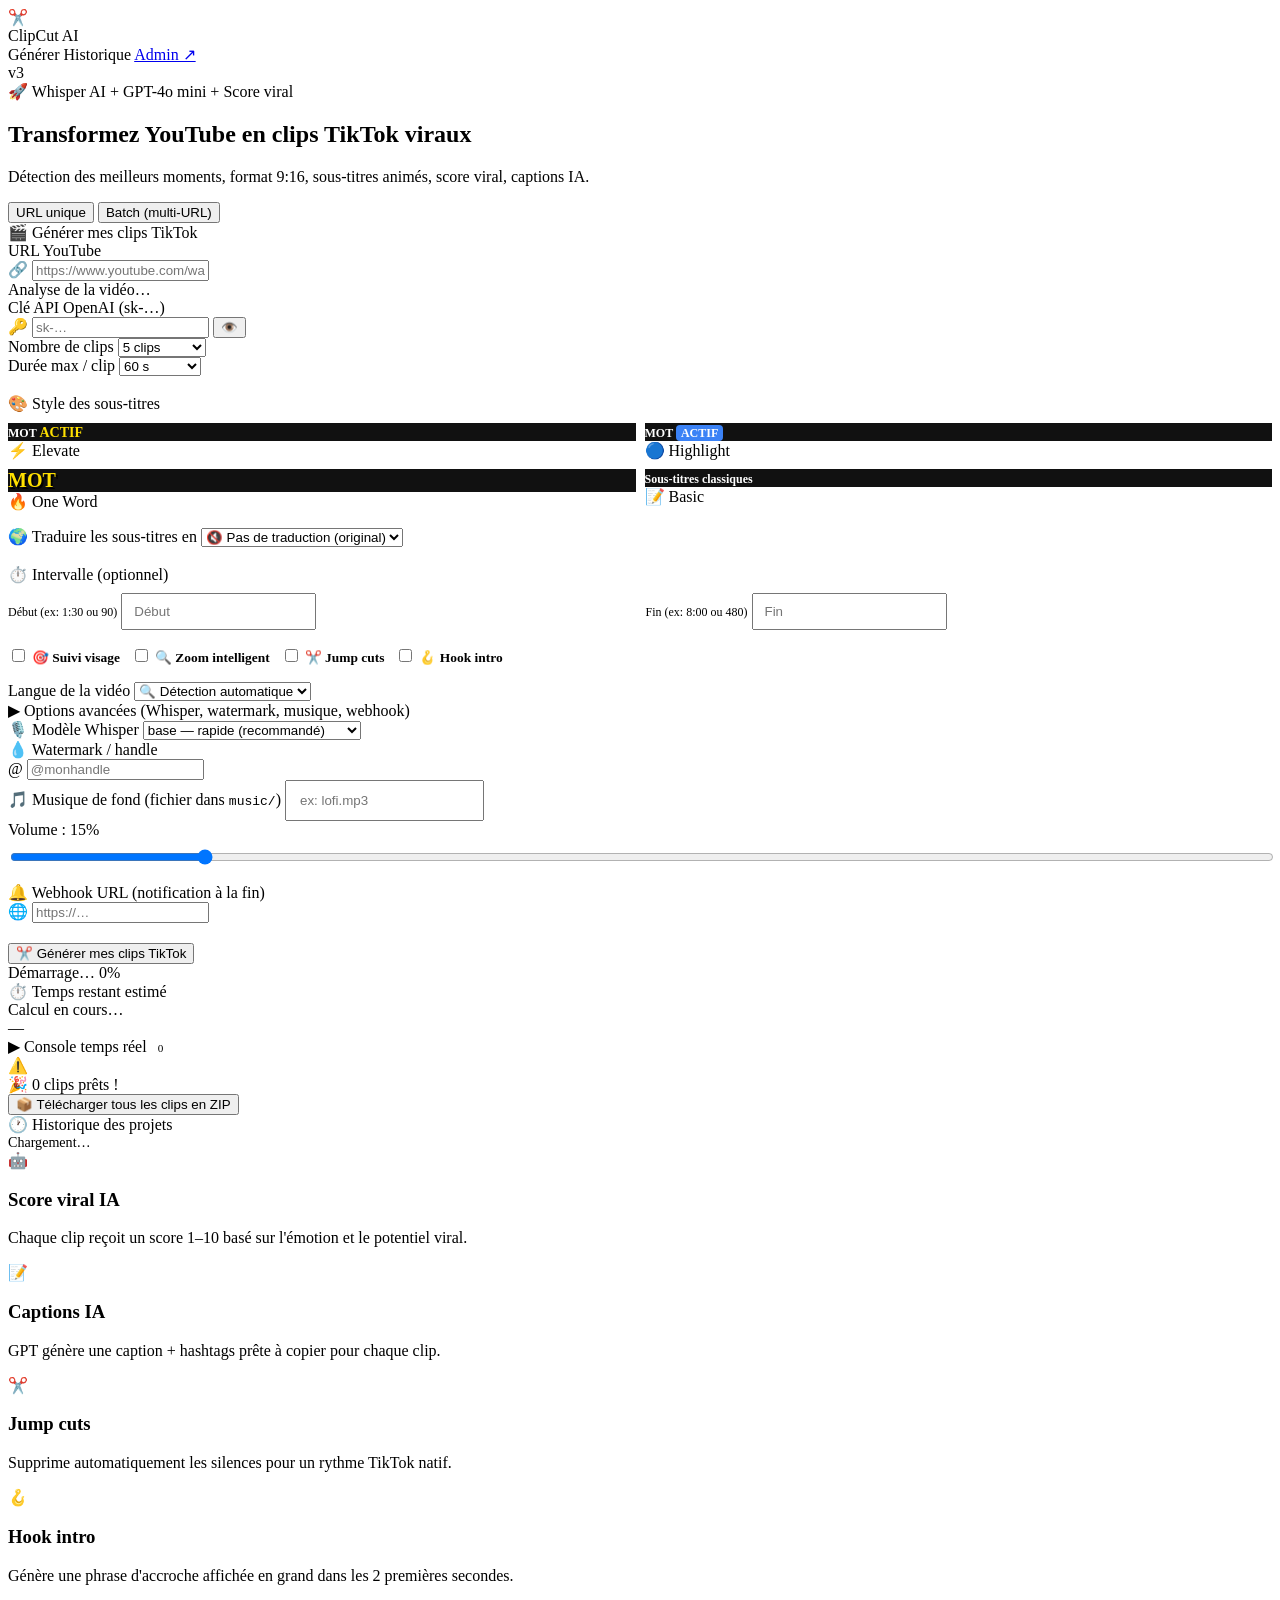
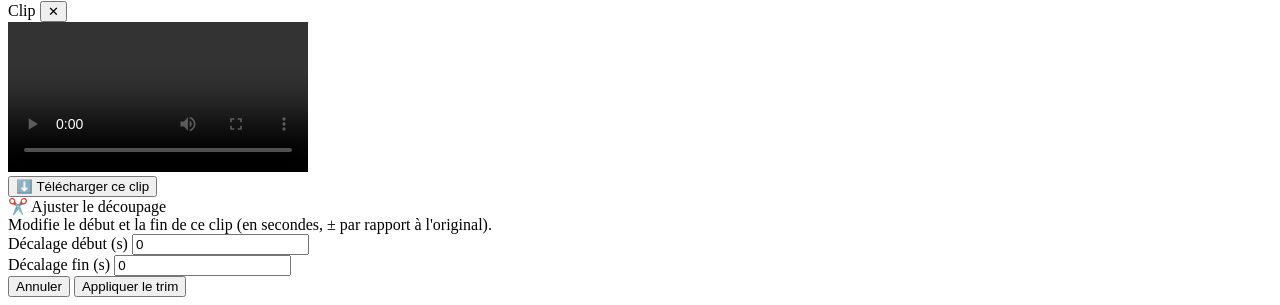
==== commit d1e2cdd9: "v4" ====
--- a/frontend/index.html
+++ b/frontend/index.html
@@ -4,387 +4,7 @@
   <meta charset="UTF-8" />
   <meta name="viewport" content="width=device-width, initial-scale=1.0" />
   <title>ClipCut AI — YouTube → TikTok en 1 clic</title>
-  <style>
-    *, *::before, *::after { box-sizing: border-box; margin: 0; padding: 0; }
-    :root {
-      --bg:      #0a0a0f;
-      --surface: #13131a;
-      --card:    #1c1c28;
-      --border:  #2a2a3a;
-      --accent:  #7c3aed;
-      --accent2: #a855f7;
-      --tiktok:  #fe2c55;
-      --tiktok2: #25f4ee;
-      --text:    #f1f1f3;
-      --muted:   #8b8ba3;
-      --success: #22c55e;
-      --warn:    #fbbf24;
-      --radius:  14px;
-      --font: 'Inter', 'Segoe UI', system-ui, sans-serif;
-    }
-    html { scroll-behavior: smooth; }
-    body { background: var(--bg); color: var(--text); font-family: var(--font);
-           min-height: 100vh; overflow-x: hidden; }
-
-    .orb { position: fixed; pointer-events: none; z-index: 0;
-           border-radius: 50%; filter: blur(120px); opacity: .22; }
-    .orb-1 { width:600px;height:600px;background:var(--accent);top:-200px;left:-200px; }
-    .orb-2 { width:500px;height:500px;background:var(--tiktok);bottom:-150px;right:-150px; }
-
-    nav { position:sticky;top:0;z-index:100;display:flex;align-items:center;
-          justify-content:space-between;padding:16px 40px;
-          background:rgba(10,10,15,.85);backdrop-filter:blur(12px);
-          border-bottom:1px solid var(--border); }
-    .logo { display:flex;align-items:center;gap:10px;font-size:1.2rem;
-            font-weight:800;letter-spacing:-.02em; }
-    .logo-icon { width:34px;height:34px;border-radius:9px;
-                 background:linear-gradient(135deg,var(--accent),var(--tiktok));
-                 display:flex;align-items:center;justify-content:center;font-size:17px; }
-    .badge { font-size:.68rem;font-weight:700;padding:3px 8px;
-             background:linear-gradient(135deg,var(--accent),var(--tiktok));
-             border-radius:20px;letter-spacing:.05em; }
-    .nav-links { display:flex;gap:18px;align-items:center; }
-    .nav-link { color:var(--muted);font-size:.85rem;font-weight:600;
-                text-decoration:none;cursor:pointer;transition:color .15s; }
-    .nav-link:hover { color:var(--text); }
-    .nav-link.active { color:var(--accent2); }
-
-    .hero { position:relative;z-index:1;text-align:center;padding:64px 24px 48px; }
-    .hero-tag { display:inline-flex;align-items:center;gap:6px;font-size:.78rem;
-                font-weight:600;padding:5px 14px;border:1px solid var(--border);
-                border-radius:20px;color:var(--muted);margin-bottom:20px; }
-    .hero h1 { font-size:clamp(2rem,4.5vw,3.5rem);font-weight:900;line-height:1.1;
-               letter-spacing:-.03em;max-width:760px;margin:0 auto 18px; }
-    .hero h1 span { background:linear-gradient(135deg,var(--accent2),var(--tiktok));
-                    -webkit-background-clip:text;-webkit-text-fill-color:transparent; }
-    .hero p { color:var(--muted);font-size:1rem;max-width:520px;
-              margin:0 auto 32px;line-height:1.6; }
-
-    /* ── Tabs ────────────────────────────────────────────────────────────── */
-    .tabs { display:flex;gap:4px;padding:4px;background:var(--surface);
-            border:1px solid var(--border);border-radius:12px;
-            max-width:420px;margin:0 auto 32px; }
-    .tab { flex:1;padding:9px;border:none;border-radius:9px;cursor:pointer;
-           background:transparent;color:var(--muted);font-size:.88rem;
-           font-weight:600;transition:all .2s; }
-    .tab.active { background:var(--card);color:var(--text);
-                  box-shadow:0 1px 4px rgba(0,0,0,.4); }
-
-    /* ── Card ────────────────────────────────────────────────────────────── */
-    .card { position:relative;z-index:1;background:var(--card);
-            border:1px solid var(--border);border-radius:var(--radius);
-            max-width:720px;margin:0 auto 48px;padding:32px 36px; }
-    @media(max-width:600px){.card{padding:20px 16px;}}
-    .card-title { font-size:1rem;font-weight:700;margin-bottom:24px;
-                  display:flex;align-items:center;gap:8px; }
-
-    /* ── Form ────────────────────────────────────────────────────────────── */
-    .form-group { margin-bottom:18px; }
-    label { display:block;font-size:.82rem;font-weight:600;
-            color:var(--muted);margin-bottom:7px; }
-    .input-wrap { position:relative; }
-    .input-wrap .icon { position:absolute;left:13px;top:50%;
-                        transform:translateY(-50%);font-size:15px;pointer-events:none; }
-    input[type="text"],input[type="password"],input[type="url"],select,textarea {
-      width:100%;padding:13px 13px 13px 42px;
-      background:var(--surface);border:1px solid var(--border);
-      border-radius:9px;color:var(--text);font-size:.92rem;
-      outline:none;transition:border-color .2s,box-shadow .2s;
-      font-family:var(--font); }
-    select,textarea { padding-left:13px; }
-    textarea { resize:vertical;min-height:80px; }
-    input:focus,select:focus,textarea:focus {
-      border-color:var(--accent);
-      box-shadow:0 0 0 3px rgba(124,58,237,.18); }
-
-    .row { display:grid;grid-template-columns:1fr 1fr;gap:14px; }
-    .row-3 { display:grid;grid-template-columns:1fr 1fr 1fr;gap:14px; }
-    @media(max-width:520px){.row,.row-3{grid-template-columns:1fr;}}
-
-    /* ── Style picker ─────────────────────────────────────────────────────── */
-    .style-card { border:2px solid var(--border);border-radius:11px;padding:9px;
-                  cursor:pointer;transition:border-color .2s,transform .15s;
-                  background:var(--surface); }
-    .style-card:hover{border-color:var(--accent2);transform:translateY(-2px);}
-    .style-card.active{border-color:var(--accent);box-shadow:0 0 0 3px rgba(124,58,237,.22);}
-    .style-preview{border-radius:7px;padding:9px 8px;display:flex;align-items:center;
-                   justify-content:center;min-height:48px;margin-bottom:7px;}
-    .style-label{font-size:.78rem;font-weight:600;color:var(--muted);}
-
-    /* ── Toggle switch ────────────────────────────────────────────────────── */
-    .toggle-wrap { display:flex;align-items:center;gap:9px;cursor:pointer;
-                   user-select:none;background:var(--surface);border:1px solid var(--border);
-                   border-radius:9px;padding:9px 14px;flex:1;min-width:160px; }
-    .toggle-wrap input { display:none; }
-    .toggle-slider { width:38px;height:21px;background:var(--border);border-radius:10px;
-                     position:relative;flex-shrink:0;transition:background .2s; }
-    .toggle-slider::after { content:'';position:absolute;width:15px;height:15px;
-                             background:#fff;border-radius:50%;top:3px;left:3px;
-                             transition:transform .2s; }
-    .toggle-wrap input:checked + .toggle-slider { background:var(--accent); }
-    .toggle-wrap input:checked + .toggle-slider::after { transform:translateX(17px); }
-
-    /* ── Advanced section ─────────────────────────────────────────────────── */
-    .advanced-toggle { display:flex;align-items:center;gap:6px;color:var(--muted);
-                       font-size:.82rem;font-weight:600;cursor:pointer;
-                       margin-top:6px;margin-bottom:14px;user-select:none; }
-    .advanced-toggle:hover { color:var(--text); }
-    .advanced-section { display:none; }
-    .advanced-section.open { display:block; }
-
-    /* ── URL batch area ───────────────────────────────────────────────────── */
-    .url-list { display:flex;flex-direction:column;gap:8px; }
-    .url-row { display:flex;gap:8px; }
-    .url-row input { flex:1;padding:11px 13px; }
-    .url-remove { padding:11px 14px;background:var(--surface);border:1px solid var(--border);
-                  border-radius:9px;color:var(--muted);cursor:pointer;font-size:16px;
-                  transition:border-color .15s; }
-    .url-remove:hover { border-color:var(--tiktok);color:var(--tiktok); }
-    .add-url-btn { display:flex;align-items:center;gap:6px;padding:9px 16px;
-                   background:transparent;border:1px dashed var(--border);border-radius:9px;
-                   color:var(--muted);font-size:.85rem;font-weight:600;cursor:pointer;
-                   transition:all .15s;margin-top:4px; }
-    .add-url-btn:hover{border-color:var(--accent);color:var(--accent);}
-
-    /* ── Eye btn ─────────────────────────────────────────────────────────── */
-    .eye-btn { position:absolute;right:12px;top:50%;transform:translateY(-50%);
-               background:none;border:none;cursor:pointer;color:var(--muted);
-               font-size:17px;padding:4px; }
-    .key-input { padding-right:42px !important; }
-
-    /* ── Primary button ──────────────────────────────────────────────────── */
-    .btn { width:100%;padding:15px;
-           background:linear-gradient(135deg,var(--accent),#9333ea);
-           border:none;border-radius:9px;color:#fff;font-size:.98rem;font-weight:700;
-           cursor:pointer;letter-spacing:.02em;
-           transition:opacity .2s,transform .15s;
-           display:flex;align-items:center;justify-content:center;gap:8px; }
-    .btn:hover{opacity:.9;transform:translateY(-1px);}
-    .btn:disabled{opacity:.5;cursor:not-allowed;transform:none;}
-
-    /* ── Progress ────────────────────────────────────────────────────────── */
-    #progress-section { display:none;margin-top:24px; }
-    .progress-header { display:flex;justify-content:space-between;align-items:center;
-                       margin-bottom:8px;font-size:.88rem; }
-    #progress-msg { color:var(--muted);font-size:.85rem; }
-    #progress-pct { font-weight:700;color:var(--accent2); }
-    .progress-bar-bg { height:7px;background:var(--surface);border-radius:99px;overflow:hidden; }
-    .progress-bar-fill { height:100%;width:0%;
-                         background:linear-gradient(90deg,var(--accent),var(--tiktok));
-                         border-radius:99px;transition:width .4s ease; }
-
-    /* ── Pre-estimate card ───────────────────────────────────────────────── */
-    #estimate-card { display:none;margin-top:10px;padding:14px 16px;
-                     background:var(--surface);border:1px solid var(--border);
-                     border-radius:10px;animation:fadeIn .25s ease; }
-    @keyframes fadeIn { from{opacity:0;transform:translateY(-4px)} to{opacity:1;transform:none} }
-    .est-row { display:flex;align-items:center;gap:12px; }
-    .est-thumb { width:48px;height:48px;border-radius:7px;object-fit:cover;
-                 background:var(--card);flex-shrink:0; }
-    .est-meta { flex:1;min-width:0; }
-    .est-title { font-size:.84rem;font-weight:600;white-space:nowrap;
-                 overflow:hidden;text-overflow:ellipsis;margin-bottom:2px; }
-    .est-sub { font-size:.75rem;color:var(--muted); }
-    .est-time { text-align:right;flex-shrink:0; }
-    .est-time-value { font-size:1.15rem;font-weight:800;color:var(--accent2); }
-    .est-time-label { font-size:.72rem;color:var(--muted);margin-top:1px; }
-    .est-breakdown { display:flex;gap:10px;flex-wrap:wrap;margin-top:10px;
-                     padding-top:10px;border-top:1px solid var(--border); }
-    .est-chunk { flex:1;min-width:80px;background:var(--card);border-radius:7px;
-                 padding:7px 10px;text-align:center; }
-    .est-chunk-val { font-size:.85rem;font-weight:700;color:var(--text); }
-    .est-chunk-lbl { font-size:.7rem;color:var(--muted);margin-top:1px; }
-    .est-cache-badge { display:inline-block;font-size:.7rem;font-weight:700;
-                       padding:2px 8px;border-radius:5px;margin-left:6px;
-                       background:rgba(34,197,94,.14);color:var(--success); }
-    .est-loading { display:flex;align-items:center;gap:8px;
-                   font-size:.82rem;color:var(--muted); }
-    #estimate-error { display:none;font-size:.8rem;color:#fe6b85;margin-top:8px; }
-
-    /* ── ETA bar ─────────────────────────────────────────────────────────── */
-    #eta-bar { display:none;margin-top:12px;padding:10px 14px;
-               background:var(--surface);border:1px solid var(--border);
-               border-radius:9px;display:none;
-               align-items:center;justify-content:space-between;gap:12px; }
-    #eta-bar.visible { display:flex; }
-    .eta-label { font-size:.8rem;color:var(--muted);font-weight:600; }
-    .eta-value { font-size:.88rem;font-weight:800;color:var(--accent2);
-                 font-variant-numeric:tabular-nums; }
-    .eta-detail { font-size:.75rem;color:var(--muted); }
-
-    /* ── Live console ────────────────────────────────────────────────────── */
-    #console-wrap { margin-top:14px; }
-    .console-toggle { display:inline-flex;align-items:center;gap:6px;
-                      font-size:.78rem;font-weight:600;color:var(--muted);
-                      cursor:pointer;user-select:none;padding:4px 0; }
-    .console-toggle:hover { color:var(--text); }
-    #console-box { display:none;margin-top:8px;background:var(--surface);
-                   border:1px solid var(--border);border-radius:9px;
-                   padding:12px 14px;max-height:220px;overflow-y:auto;
-                   font-family:'Consolas','Fira Mono',monospace;font-size:.74rem;
-                   line-height:1.6;color:var(--muted); }
-    #console-box.open { display:block; }
-    .log-line { white-space:pre-wrap;word-break:break-all; }
-    .log-line.ok  { color:#4ade80; }
-    .log-line.warn{ color:var(--warn); }
-    .log-line.info{ color:var(--accent2); }
-
-    /* ── Error ────────────────────────────────────────────────────────────── */
-    #error-box { display:none;margin-top:18px;padding:13px 16px;
-                 background:rgba(254,44,85,.1);border:1px solid rgba(254,44,85,.3);
-                 border-radius:9px;font-size:.88rem;color:#fe6b85; }
-
-    /* ── Results ─────────────────────────────────────────────────────────── */
-    #results-section { display:none;margin-top:32px; }
-    .results-title { font-size:.98rem;font-weight:700;margin-bottom:16px;
-                     display:flex;align-items:center;gap:8px; }
-    .clips-grid { display:grid;grid-template-columns:repeat(auto-fill,minmax(175px,1fr));gap:14px; }
-
-    .clip-card { background:var(--surface);border:1px solid var(--border);
-                 border-radius:11px;overflow:hidden;
-                 transition:border-color .2s,transform .2s; }
-    .clip-card:hover { border-color:var(--accent);transform:translateY(-2px); }
-
-    .clip-thumb { width:100%;aspect-ratio:9/16;
-                  background:linear-gradient(160deg,var(--card),var(--surface));
-                  display:flex;flex-direction:column;align-items:center;
-                  justify-content:center;position:relative;overflow:hidden;cursor:pointer; }
-    .clip-thumb img { position:absolute;inset:0;width:100%;height:100%;object-fit:cover; }
-    .clip-thumb .thumb-emoji { font-size:2.2rem;z-index:1; }
-    .play-overlay { position:absolute;inset:0;display:flex;align-items:center;
-                    justify-content:center;opacity:0;transition:opacity .2s;
-                    background:rgba(0,0,0,.45);z-index:2; }
-    .clip-thumb:hover .play-overlay { opacity:1; }
-    .play-circle { width:46px;height:46px;background:rgba(255,255,255,.92);
-                   border-radius:50%;display:flex;align-items:center;
-                   justify-content:center;font-size:19px; }
-    .clip-duration { position:absolute;bottom:7px;right:7px;
-                     background:rgba(0,0,0,.72);font-size:.72rem;
-                     padding:2px 6px;border-radius:5px;font-weight:600;z-index:3; }
-    .clip-score { position:absolute;top:7px;left:7px;z-index:3;
-                  background:rgba(0,0,0,.72);font-size:.7rem;font-weight:700;
-                  padding:2px 7px;border-radius:5px;color:var(--warn); }
-
-    .clip-info { padding:11px; }
-    .clip-num { font-size:.7rem;font-weight:700;color:var(--accent2);
-                text-transform:uppercase;letter-spacing:.06em;margin-bottom:3px; }
-    .clip-title { font-size:.8rem;font-weight:600;line-height:1.4;margin-bottom:8px;
-                  display:-webkit-box;-webkit-line-clamp:2;
-                  -webkit-box-orient:vertical;overflow:hidden; }
-    .clip-buttons { display:flex;gap:7px;flex-wrap:wrap; }
-    .preview-btn { flex:1;padding:8px;background:var(--card);border:1px solid var(--border);
-                   border-radius:7px;color:var(--text);font-size:.78rem;font-weight:600;
-                   cursor:pointer;display:flex;align-items:center;
-                   justify-content:center;gap:4px;transition:border-color .2s; }
-    .preview-btn:hover { border-color:var(--accent2); }
-    .dl-btn { flex:1;padding:8px;
-              background:linear-gradient(135deg,var(--tiktok),#ff4f76);
-              border:none;border-radius:7px;color:#fff;font-size:.78rem;font-weight:700;
-              cursor:pointer;display:flex;align-items:center;
-              justify-content:center;gap:4px;transition:opacity .2s; }
-    .dl-btn:hover { opacity:.85; }
-    .trim-btn { padding:8px 10px;background:var(--card);border:1px solid var(--border);
-                border-radius:7px;color:var(--muted);font-size:.78rem;font-weight:600;
-                cursor:pointer;transition:border-color .2s; }
-    .trim-btn:hover { border-color:var(--accent);color:var(--accent); }
-    .caption-box { margin-top:9px;padding:8px 10px;
-                   background:var(--card);border:1px solid var(--border);
-                   border-radius:7px;font-size:.74rem;color:var(--muted);
-                   line-height:1.45;position:relative; }
-    .caption-copy { position:absolute;top:6px;right:7px;background:none;border:none;
-                    cursor:pointer;font-size:13px;color:var(--muted);padding:2px; }
-    .caption-copy:hover { color:var(--text); }
-
-    .dl-all-btn { margin-top:18px;width:100%;padding:13px;
-                  background:var(--surface);border:1px solid var(--border);
-                  border-radius:9px;color:var(--text);font-size:.92rem;font-weight:700;
-                  cursor:pointer;display:flex;align-items:center;
-                  justify-content:center;gap:8px;transition:border-color .2s,background .2s; }
-    .dl-all-btn:hover { border-color:var(--accent);background:var(--card); }
-
-    /* ── Video player modal ───────────────────────────────────────────────── */
-    .player-overlay { display:none;position:fixed;inset:0;z-index:1000;
-                      background:rgba(0,0,0,.88);backdrop-filter:blur(7px);
-                      align-items:center;justify-content:center; }
-    .player-overlay.open { display:flex; }
-    .player-box { position:relative;width:min(370px,92vw);
-                  background:var(--card);border-radius:15px;overflow:hidden;
-                  border:1px solid var(--border); }
-    .player-box video { display:block;width:100%;aspect-ratio:9/16;
-                        background:#000;object-fit:contain; }
-    .player-header { display:flex;align-items:center;justify-content:space-between;
-                     padding:11px 15px;border-bottom:1px solid var(--border); }
-    .player-title { font-size:.86rem;font-weight:600; }
-    .player-close { background:none;border:none;color:var(--muted);font-size:21px;
-                    cursor:pointer;line-height:1;padding:2px 6px;border-radius:6px;
-                    transition:background .15s; }
-    .player-close:hover { background:var(--surface); }
-    .player-footer { padding:11px 15px;display:flex;gap:9px; }
-    .player-dl-btn { flex:1;padding:10px;
-                     background:linear-gradient(135deg,var(--tiktok),#ff4f76);
-                     border:none;border-radius:7px;color:#fff;
-                     font-size:.83rem;font-weight:700;cursor:pointer; }
-
-    /* ── Trim modal ──────────────────────────────────────────────────────── */
-    .trim-overlay { display:none;position:fixed;inset:0;z-index:1000;
-                    background:rgba(0,0,0,.85);backdrop-filter:blur(7px);
-                    align-items:center;justify-content:center; }
-    .trim-overlay.open { display:flex; }
-    .trim-box { background:var(--card);border:1px solid var(--border);
-                border-radius:15px;padding:24px 28px;width:min(400px,92vw); }
-    .trim-title { font-size:.98rem;font-weight:700;margin-bottom:18px; }
-    .trim-info { font-size:.82rem;color:var(--muted);margin-bottom:16px;line-height:1.5; }
-    .trim-row { display:grid;grid-template-columns:1fr 1fr;gap:12px;margin-bottom:18px; }
-    .trim-field label { font-size:.78rem;margin-bottom:5px; }
-    .trim-field input { width:100%;padding:9px 11px;background:var(--surface);
-                        border:1px solid var(--border);border-radius:8px;
-                        color:var(--text);font-size:.9rem; }
-    .trim-btns { display:flex;gap:10px; }
-    .trim-apply-btn { flex:1;padding:11px;
-                      background:linear-gradient(135deg,var(--accent),#9333ea);
-                      border:none;border-radius:8px;color:#fff;
-                      font-size:.88rem;font-weight:700;cursor:pointer; }
-    .trim-cancel-btn { padding:11px 18px;background:var(--surface);
-                       border:1px solid var(--border);border-radius:8px;
-                       color:var(--muted);font-size:.88rem;font-weight:600;cursor:pointer; }
-
-    /* ── History section ─────────────────────────────────────────────────── */
-    #history-section { display:none; }
-    .history-card { background:var(--surface);border:1px solid var(--border);
-                    border-radius:10px;padding:14px 16px;margin-bottom:10px;
-                    display:flex;align-items:center;justify-content:space-between;gap:12px;
-                    cursor:pointer;transition:border-color .2s; }
-    .history-card:hover { border-color:var(--accent); }
-    .history-title { font-size:.88rem;font-weight:600; }
-    .history-meta { font-size:.76rem;color:var(--muted);margin-top:3px; }
-    .history-badge { font-size:.72rem;font-weight:700;padding:3px 8px;border-radius:6px; }
-    .badge-done  { background:rgba(34,197,94,.15);color:var(--success); }
-    .badge-error { background:rgba(254,44,85,.12);color:#fe6b85; }
-
-    /* ── Spinner ─────────────────────────────────────────────────────────── */
-    .spinner { display:inline-block;width:15px;height:15px;
-               border:2px solid rgba(255,255,255,.3);border-top-color:#fff;
-               border-radius:50%;animation:spin .7s linear infinite; }
-    @keyframes spin { to { transform:rotate(360deg); } }
-
-    /* ── Scrollbar ───────────────────────────────────────────────────────── */
-    ::-webkit-scrollbar { width:5px; }
-    ::-webkit-scrollbar-track { background:var(--bg); }
-    ::-webkit-scrollbar-thumb { background:var(--border);border-radius:3px; }
-
-    /* ── Features row ─────────────────────────────────────────────────────── */
-    .features { position:relative;z-index:1;
-                display:grid;grid-template-columns:repeat(auto-fit,minmax(185px,1fr));
-                gap:14px;max-width:720px;margin:0 auto 70px;padding:0 24px; }
-    .feature { background:var(--card);border:1px solid var(--border);
-               border-radius:var(--radius);padding:18px 20px; }
-    .feature-icon { font-size:1.5rem;margin-bottom:9px; }
-    .feature h3 { font-size:.92rem;font-weight:700;margin-bottom:3px; }
-    .feature p  { font-size:.8rem;color:var(--muted);line-height:1.5; }
-
-    code { background:var(--surface);padding:1px 5px;border-radius:4px;
-           font-size:.82em;color:var(--accent2); }
-  </style>
+  <link rel="stylesheet" href="/css/app.css" />
 </head>
 <body>
 
@@ -402,7 +22,7 @@
       <span class="nav-link" onclick="showView('history')">Historique</span>
       <a class="nav-link" href="/admin.html" target="_blank">Admin ↗</a>
     </div>
-    <span class="badge">v2</span>
+    <span class="badge">v3</span>
   </nav>
 
   <!-- Hero -->
@@ -451,6 +71,11 @@
                 <div class="est-time-value" id="est-eta"></div>
                 <div class="est-time-label">estimé</div>
               </div>
+            </div>
+            <!-- Heatmap badge -->
+            <div id="est-heatmap-badge" style="display:none;align-items:center;gap:8px;
+                 margin:10px 0 4px;padding:8px 12px;border-radius:8px;font-size:.8rem;font-weight:600;
+                 background:rgba(254,44,85,.1);border:1px solid rgba(254,44,85,.25);color:#fe6b85;">
             </div>
             <div class="est-breakdown" id="est-breakdown"></div>
           </div>
@@ -797,665 +422,7 @@
     </div>
   </div>
 
-  <script>
-    // ── State ──────────────────────────────────────────────────────────────
-    let currentJobId   = null;
-    let pollInterval   = null;
-    let logInterval    = null;
-    let etaInterval    = null;
-    let logOffset      = 0;
-    let consoleOpen    = false;
-    let playerClipIdx  = null;
-    let trimClipIdx    = null;
-    let isBatchMode    = false;
-    let batchJobIds    = [];
-    // ETA state
-    let etaTotalSec    = 0;
-    let etaStartedAt   = 0;   // unix ms
-
-    // ── Pre-generation estimate ────────────────────────────────────────────
-    let estimateTimer = null;
-
-    function scheduleEstimate() {
-      clearTimeout(estimateTimer);
-      const url = document.getElementById('yt-url').value.trim();
-      const card = document.getElementById('estimate-card');
-      if (!url || !url.includes('youtu')) {
-        card.style.display = 'none';
-        return;
-      }
-      estimateTimer = setTimeout(() => fetchEstimate(url), 700);
-    }
-
-    async function fetchEstimate(url) {
-      const card    = document.getElementById('estimate-card');
-      const loading = document.getElementById('estimate-loading');
-      const result  = document.getElementById('estimate-result');
-      const errEl   = document.getElementById('estimate-error');
-
-      card.style.display = 'block';
-      loading.style.display = 'flex';
-      result.style.display  = 'none';
-      errEl.style.display   = 'none';
-
-      const whisperModel = document.getElementById('whisper-model')?.value || 'base';
-      const maxClips     = parseInt(document.getElementById('max-clips').value) || 5;
-      const clipDuration = parseInt(document.getElementById('clip-duration').value) || 60;
-
-      try {
-        const params = new URLSearchParams({
-          url, whisper_model: whisperModel,
-          max_clips: maxClips, clip_duration: clipDuration,
-        });
-        const res  = await fetch(`/api/estimate?${params}`);
-        const data = await res.json();
-
-        if (!res.ok) throw new Error(data.detail || 'Erreur analyse');
-
-        // Fill result
-        const thumb = document.getElementById('est-thumb');
-        if (data.thumbnail) { thumb.src = data.thumbnail; thumb.style.display = ''; }
-        else                 { thumb.style.display = 'none'; }
-
-        document.getElementById('est-title').innerHTML =
-          escHtml(data.title || 'Vidéo YouTube') +
-          (data.cached ? '<span class="est-cache-badge">✓ En cache</span>' : '');
-
-        const durMin = Math.floor(data.duration / 60);
-        const durSec = data.duration % 60;
-        const durStr = durMin > 0 ? `${durMin}min ${durSec}s` : `${durSec}s`;
-        document.getElementById('est-sub').textContent =
-          `${data.uploader || ''}  ·  ${durStr}  ·  Whisper ${data.whisper_model}`;
-
-        document.getElementById('est-eta').textContent = `~${data.eta_fmt}`;
-
-        const bd = data.breakdown;
-        document.getElementById('est-breakdown').innerHTML = [
-          { lbl: data.cached ? '📦 Cache' : '⬇️ Téléchargement', val: fmtSec(bd.download) },
-          { lbl: '🎙️ Transcription', val: fmtSec(bd.transcribe) },
-          { lbl: '🤖 Analyse IA',    val: fmtSec(bd.gpt)       },
-          { lbl: '🎬 Rendu clips',   val: fmtSec(bd.ffmpeg)    },
-        ].map(c => `
-          <div class="est-chunk">
-            <div class="est-chunk-val">${c.val}</div>
-            <div class="est-chunk-lbl">${c.lbl}</div>
-          </div>`).join('');
-
-        loading.style.display = 'none';
-        result.style.display  = 'block';
-      } catch (e) {
-        loading.style.display = 'none';
-        errEl.style.display   = 'block';
-        errEl.textContent     = '⚠️ ' + e.message;
-      }
-    }
-
-    function escHtml(s) {
-      return s.replace(/&/g,'&amp;').replace(/</g,'&lt;')
-              .replace(/>/g,'&gt;').replace(/"/g,'&quot;');
-    }
-
-    // Re-run estimate when model/clips/duration changes
-    function onParamChange() {
-      const url = document.getElementById('yt-url').value.trim();
-      if (url && url.includes('youtu')) fetchEstimate(url);
-    }
-
-    // ── Notifications ──────────────────────────────────────────────────────
-    function requestNotifPermission() {
-      if ('Notification' in window && Notification.permission === 'default') {
-        Notification.requestPermission();
-      }
-    }
-
-    function sendNotification(title, body) {
-      if ('Notification' in window && Notification.permission === 'granted') {
-        const n = new Notification(title, {
-          body,
-          icon: 'data:image/svg+xml,<svg xmlns=%22http://www.w3.org/2000/svg%22 viewBox=%220 0 100 100%22><text y=%22.9em%22 font-size=%2290%22>✂️</text></svg>',
-          badge: 'data:image/svg+xml,<svg xmlns=%22http://www.w3.org/2000/svg%22 viewBox=%220 0 100 100%22><text y=%22.9em%22 font-size=%2290%22>✂️</text></svg>',
-        });
-        n.onclick = () => { window.focus(); n.close(); };
-      }
-    }
-
-    // ── ETA ────────────────────────────────────────────────────────────────
-    function fmtSec(sec) {
-      const s = Math.max(0, Math.round(sec));
-      const m = Math.floor(s / 60);
-      const r = s % 60;
-      return m > 0 ? `${m}min ${String(r).padStart(2,'0')}s` : `${r}s`;
-    }
-
-    function startEtaCountdown(totalSec, startedAtUnix) {
-      etaTotalSec  = totalSec;
-      etaStartedAt = startedAtUnix * 1000;  // server sends unix timestamp (s → ms)
-      const bar    = document.getElementById('eta-bar');
-      bar.classList.add('visible');
-      document.getElementById('eta-detail').textContent =
-        `Durée totale estimée : ~${fmtSec(totalSec)}`;
-
-      if (etaInterval) clearInterval(etaInterval);
-      etaInterval = setInterval(() => {
-        const elapsed   = (Date.now() - etaStartedAt) / 1000;
-        const remaining = etaTotalSec - elapsed;
-        const valEl     = document.getElementById('eta-value');
-        if (remaining <= 0) {
-          valEl.textContent = 'Finalisation…';
-        } else {
-          valEl.textContent = `~${fmtSec(remaining)}`;
-        }
-      }, 1000);
-    }
-
-    function stopEtaCountdown() {
-      if (etaInterval) { clearInterval(etaInterval); etaInterval = null; }
-      document.getElementById('eta-bar').classList.remove('visible');
-    }
-
-    // ── Views ──────────────────────────────────────────────────────────────
-    function showView(v) {
-      document.querySelectorAll('.nav-link').forEach(l => l.classList.remove('active'));
-      document.querySelector(`.nav-link[onclick="showView('${v}')"]`)?.classList.add('active');
-      document.getElementById('main-card').style.display = v === 'main' ? '' : 'none';
-      document.getElementById('main-features').style.display = v === 'main' ? '' : 'none';
-      document.getElementById('history-section').style.display = v === 'history' ? '' : 'none';
-      if (v === 'history') loadHistory();
-    }
-
-    // ── Mode switch (single / batch) ───────────────────────────────────────
-    function switchMode(m) {
-      isBatchMode = m === 'batch';
-      document.getElementById('tab-single').classList.toggle('active', !isBatchMode);
-      document.getElementById('tab-batch').classList.toggle('active', isBatchMode);
-      document.getElementById('single-url-group').style.display = isBatchMode ? 'none' : '';
-      document.getElementById('batch-url-group').style.display  = isBatchMode ? '' : 'none';
-    }
-
-    function addUrl() {
-      const list = document.getElementById('url-list');
-      const row  = document.createElement('div');
-      row.className = 'url-row';
-      row.innerHTML = `<input type="text" placeholder="https://www.youtube.com/watch?v=…" autocomplete="off" />
-                       <button type="button" class="url-remove" onclick="removeUrl(this)">✕</button>`;
-      list.appendChild(row);
-    }
-
-    function removeUrl(btn) {
-      btn.closest('.url-row').remove();
-    }
-
-    // ── Console ────────────────────────────────────────────────────────────
-    function toggleConsole() {
-      consoleOpen = !consoleOpen;
-      document.getElementById('console-box').classList.toggle('open', consoleOpen);
-      document.getElementById('console-arrow').textContent = consoleOpen ? '▼' : '▶';
-    }
-
-    function appendLogs(lines) {
-      const box = document.getElementById('console-box');
-      lines.forEach(line => {
-        const div = document.createElement('div');
-        div.className = 'log-line' +
-          (line.includes('✓') || line.includes('terminé') ? ' ok' : '') +
-          (line.includes('⚠️') ? ' warn' : '') +
-          (line.includes('GPT') || line.includes('Whisper') || line.includes('ffmpeg') ? ' info' : '');
-        div.textContent = line;
-        box.appendChild(div);
-      });
-      // Auto-scroll to bottom
-      box.scrollTop = box.scrollHeight;
-      // Update badge count
-      document.getElementById('console-badge').textContent = logOffset;
-    }
-
-    async function pollLogs() {
-      if (!currentJobId) return;
-      try {
-        const res  = await fetch(`/api/logs/${currentJobId}?since=${logOffset}`);
-        const data = await res.json();
-        if (data.logs && data.logs.length > 0) {
-          logOffset += data.logs.length;
-          document.getElementById('console-badge').textContent = logOffset;
-          appendLogs(data.logs);
-        }
-      } catch { /* ignore */ }
-    }
-
-    function startLogPolling() {
-      logOffset = 0;
-      document.getElementById('console-box').innerHTML = '';
-      // Auto-open console so users see it
-      if (!consoleOpen) toggleConsole();
-      if (logInterval) clearInterval(logInterval);
-      logInterval = setInterval(pollLogs, 1500);
-    }
-
-    function stopLogPolling() {
-      if (logInterval) { clearInterval(logInterval); logInterval = null; }
-      // One last poll to capture final messages
-      setTimeout(pollLogs, 800);
-    }
-
-    // ── Advanced toggle ────────────────────────────────────────────────────
-    function toggleAdvanced() {
-      const s = document.getElementById('advanced-section');
-      const a = document.getElementById('adv-arrow');
-      s.classList.toggle('open');
-      a.textContent = s.classList.contains('open') ? '▼' : '▶';
-    }
-
-    // ── Helpers ────────────────────────────────────────────────────────────
-    function toggleKey() {
-      const el = document.getElementById('api-key');
-      el.type = el.type === 'password' ? 'text' : 'password';
-    }
-
-    function selectStyle(el) {
-      document.querySelectorAll('.style-card').forEach(c => c.classList.remove('active'));
-      el.classList.add('active');
-    }
-
-    function parseTime(val) {
-      if (!val || !val.trim()) return null;
-      const v = val.trim();
-      if (v.includes(':')) {
-        const [m, s] = v.split(':').map(Number);
-        return m * 60 + (s || 0);
-      }
-      const n = parseFloat(v);
-      return isNaN(n) ? null : n;
-    }
-
-    // ── Start processing ───────────────────────────────────────────────────
-    async function startProcessing() {
-      const key          = document.getElementById('api-key').value.trim();
-      const maxClips     = parseInt(document.getElementById('max-clips').value);
-      const clipDuration = parseInt(document.getElementById('clip-duration').value);
-      const language     = document.getElementById('language').value;
-      const subtitleStyle= document.querySelector('.style-card.active')?.dataset.style || 'elevate';
-      const subtitleLang = document.getElementById('subtitle-lang').value;
-      const faceTracking = document.getElementById('face-tracking').checked;
-      const smartZoom    = document.getElementById('smart-zoom').checked;
-      const silenceRemoval= document.getElementById('silence-removal').checked;
-      const addHook      = document.getElementById('add-hook').checked;
-      const videoStart   = parseTime(document.getElementById('video-start').value);
-      const videoEnd     = parseTime(document.getElementById('video-end').value);
-      const whisperModel = document.getElementById('whisper-model').value;
-      const watermark    = document.getElementById('watermark').value.trim();
-      const musicTrack   = document.getElementById('music-track').value.trim();
-      const musicVolume  = parseFloat(document.getElementById('music-volume').value);
-      const webhookUrl   = document.getElementById('webhook-url').value.trim();
-
-      if (!key) return alert('Veuillez entrer votre clé API OpenAI.');
-
-      const basePayload = {
-        openai_api_key: key, max_clips: maxClips, clip_duration: clipDuration,
-        language, subtitle_style: subtitleStyle, subtitle_lang: subtitleLang,
-        face_tracking: faceTracking, smart_zoom: smartZoom,
-        silence_removal: silenceRemoval, add_hook: addHook,
-        video_start: videoStart, video_end: videoEnd,
-        whisper_model: whisperModel, watermark, music_track: musicTrack,
-        music_volume: musicVolume, webhook_url: webhookUrl,
-      };
-
-      resetUI();
-      setBusy(true);
-
-      startLogPolling();
-      try {
-        if (isBatchMode) {
-          // Collect all non-empty URLs
-          const urls = Array.from(document.querySelectorAll('#url-list input'))
-                            .map(i => i.value.trim()).filter(Boolean);
-          if (!urls.length) { setBusy(false); return alert('Ajoutez au moins une URL.'); }
-          const res  = await fetch('/api/process-batch', {
-            method: 'POST', headers: {'Content-Type': 'application/json'},
-            body: JSON.stringify({ ...basePayload, youtube_urls: urls }),
-          });
-          const data = await res.json();
-          if (!res.ok) throw new Error(data.detail || 'Erreur serveur');
-          batchJobIds = data.jobs.map(j => j.job_id);
-          currentJobId = batchJobIds[0];  // poll first job for progress
-          setProgress(5, `Batch lancé : ${batchJobIds.length} vidéo(s) en traitement…`);
-          pollInterval = setInterval(() => pollBatch(batchJobIds), 3000);
-        } else {
-          const url = document.getElementById('yt-url').value.trim();
-          if (!url) { setBusy(false); return alert('Veuillez coller une URL YouTube.'); }
-          const res  = await fetch('/api/process', {
-            method: 'POST', headers: {'Content-Type': 'application/json'},
-            body: JSON.stringify({ youtube_url: url, ...basePayload }),
-          });
-          const data = await res.json();
-          if (!res.ok) throw new Error(data.detail || 'Erreur serveur');
-          currentJobId = data.job_id;
-          pollInterval = setInterval(pollStatus, 2500);
-        }
-      } catch (err) {
-        showError(err.message);
-        setBusy(false);
-      }
-    }
-
-    // ── Poll (single) ──────────────────────────────────────────────────────
-    async function pollStatus() {
-      if (!currentJobId) return;
-      try {
-        const res = await fetch(`/api/status/${currentJobId}`);
-        const job = await res.json();
-        setProgress(job.progress, job.message);
-
-        // Start ETA countdown as soon as the server has calculated it
-        if (job.eta_seconds && !etaInterval) {
-          startEtaCountdown(job.eta_seconds, job.started_at);
-        }
-
-        if (job.status === 'completed') {
-          clearInterval(pollInterval);
-          stopLogPolling();
-          stopEtaCountdown();
-          showResults(job);
-          setBusy(false);
-          sendNotification(
-            '✂️ ClipCut AI — Clips prêts !',
-            `${job.clips.length} clip(s) TikTok sont prêts à télécharger.`
-          );
-        } else if (job.status === 'error') {
-          clearInterval(pollInterval);
-          stopLogPolling();
-          stopEtaCountdown();
-          showError(job.error || 'Erreur inconnue');
-          setBusy(false);
-          sendNotification('ClipCut AI — Erreur', job.error || 'Le traitement a échoué.');
-        }
-      } catch {
-        clearInterval(pollInterval);
-        showError('Impossible de contacter le serveur.');
-        setBusy(false);
-      }
-    }
-
-    // ── Poll (batch) ──────────────────────────────────────────────────────
-    async function pollBatch(jobIds) {
-      const statuses = await Promise.all(jobIds.map(id =>
-        fetch(`/api/status/${id}`).then(r => r.json()).catch(() => ({status:'error'}))
-      ));
-      const done     = statuses.filter(j => j.status === 'completed').length;
-      const total    = jobIds.length;
-      const errored  = statuses.filter(j => j.status === 'error').length;
-      setProgress(Math.round(done/total*100),
-                  `Batch : ${done}/${total} vidéo(s) terminée(s)${errored?' ('+errored+' erreur(s))':''}`);
-      if (done + errored === total) {
-        clearInterval(pollInterval);
-        // Show results from first completed job
-        const firstDone = statuses.findIndex(j => j.status === 'completed');
-        if (firstDone >= 0) {
-          currentJobId = jobIds[firstDone];
-          showResults(statuses[firstDone]);
-        }
-        setBusy(false);
-      }
-    }
-
-    // ── UI helpers ─────────────────────────────────────────────────────────
-    function resetUI() {
-      document.getElementById('error-box').style.display = 'none';
-      document.getElementById('results-section').style.display = 'none';
-      document.getElementById('progress-section').style.display = 'block';
-      setProgress(0, 'Envoi de la requête…');
-      stopEtaCountdown();
-      etaInterval = null;
-      document.getElementById('eta-value').textContent = '—';
-      document.getElementById('eta-detail').textContent = 'Calcul en cours…';
-    }
-
-    function setBusy(busy) {
-      const btn  = document.getElementById('submit-btn');
-      const text = document.getElementById('btn-text');
-      btn.disabled = busy;
-      text.innerHTML = busy
-        ? '<span class="spinner"></span> Traitement en cours…'
-        : '✂️ Générer mes clips TikTok';
-    }
-
-    function setProgress(pct, msg) {
-      if (pct !== null) {
-        document.getElementById('progress-fill').style.width = pct + '%';
-        document.getElementById('progress-pct').textContent = pct + '%';
-      }
-      document.getElementById('progress-msg').textContent = msg;
-    }
-
-    function showError(msg) {
-      document.getElementById('progress-section').style.display = 'none';
-      document.getElementById('error-msg').textContent = msg;
-      document.getElementById('error-box').style.display = 'block';
-    }
-
-    // ── Show results ───────────────────────────────────────────────────────
-    function showResults(job) {
-      document.getElementById('progress-section').style.display = 'none';
-      const grid = document.getElementById('clips-grid');
-      document.getElementById('results-count').textContent = job.clips.length;
-      grid.innerHTML = '';
-
-      job.clips.forEach((clip, i) => {
-        const mins = Math.floor(clip.duration / 60);
-        const secs = Math.round(clip.duration % 60);
-        const dur  = mins > 0 ? `${mins}:${String(secs).padStart(2,'0')}` : `${secs}s`;
-        const emojis = ['🔥','⚡','💡','🎯','✨','🚀','💎','🎬'];
-        const emoji  = emojis[i % emojis.length];
-        const safeTitle = clip.title.replace(/'/g, "\\'").replace(/"/g, '&quot;');
-        const score     = clip.score || 0;
-        const stars     = '★'.repeat(Math.min(score, 10)).slice(0,5);
-        const caption   = (clip.caption || '').replace(/</g,'&lt;').replace(/>/g,'&gt;');
-        const captionLines = caption.split('\n').filter(Boolean);
-        const captionDisplay = captionLines.slice(0,2).join('<br>');
-
-        grid.innerHTML += `
-          <div class="clip-card" id="clip-card-${i}">
-            <div class="clip-thumb" onclick="openPlayer(${i}, '${safeTitle}')">
-              <img id="thumb-${i}" style="display:none;" alt="Clip ${i+1}">
-              <span class="thumb-emoji">${emoji}</span>
-              <span class="clip-duration">${dur}</span>
-              ${score ? `<span class="clip-score">${stars} ${score}/10</span>` : ''}
-              <div class="play-overlay">
-                <div class="play-circle">▶</div>
-              </div>
-            </div>
-            <div class="clip-info">
-              <div class="clip-num">Clip ${i + 1}</div>
-              <div class="clip-title">${clip.title.replace(/</g,'&lt;')}</div>
-              <div class="clip-buttons">
-                <button class="preview-btn" onclick="openPlayer(${i}, '${safeTitle}')">▶ Preview</button>
-                <button class="dl-btn" onclick="downloadClip(${i})">⬇️</button>
-                <button class="trim-btn" onclick="openTrim(${i})" title="Ajuster le découpage">✂️</button>
-              </div>
-              ${caption ? `
-              <div class="caption-box">
-                <button class="caption-copy" onclick="copyCaption(${i})" title="Copier la caption">📋</button>
-                <div id="caption-text-${i}" style="font-size:.74rem;padding-right:22px;">${captionDisplay}</div>
-              </div>` : ''}
-            </div>
-          </div>`;
-
-        // Load thumbnail asynchronously
-        loadThumb(i);
-      });
-
-      const warnBox = document.getElementById('warnings-box');
-      if (job.warnings && job.warnings.length > 0) {
-        warnBox.style.display = 'block';
-        warnBox.textContent = '⚠️ ' + job.warnings.join('\n⚠️ ');
-      } else {
-        warnBox.style.display = 'none';
-      }
-
-      document.getElementById('results-section').style.display = 'block';
-      document.getElementById('results-section')
-              .scrollIntoView({ behavior: 'smooth', block: 'start' });
-    }
-
-    function loadThumb(i) {
-      const img = document.getElementById(`thumb-${i}`);
-      if (!img || !currentJobId) return;
-      const src = `/api/thumbnail/${currentJobId}/${i}`;
-      const tmp = new Image();
-      tmp.onload = () => {
-        img.src = src;
-        img.style.display = 'block';
-        const emoji = img.closest('.clip-thumb')?.querySelector('.thumb-emoji');
-        if (emoji) emoji.style.display = 'none';
-      };
-      tmp.onerror = () => {};  // keep emoji fallback
-      tmp.src = src;
-    }
-
-    function copyCaption(i) {
-      const el = document.getElementById(`caption-text-${i}`);
-      if (!el) return;
-      const text = el.innerText;
-      navigator.clipboard.writeText(text).then(() => {
-        const btn = el.closest('.caption-box')?.querySelector('.caption-copy');
-        if (btn) { btn.textContent = '✅'; setTimeout(() => btn.textContent = '📋', 1500); }
-      });
-    }
-
-    function downloadClip(index) {
-      window.location.href = `/api/download/${currentJobId}/${index}`;
-    }
-
-    function downloadAll() {
-      if (!currentJobId) return;
-      const a = document.createElement('a');
-      a.href = `/api/download-zip/${currentJobId}`;
-      a.download = 'tiktok_clips.zip';
-      document.body.appendChild(a);
-      a.click();
-      document.body.removeChild(a);
-    }
-
-    // ── Video player modal ─────────────────────────────────────────────────
-    function openPlayer(index, title) {
-      playerClipIdx = index;
-      const vid = document.getElementById('player-video');
-      vid.src = `/api/download/${currentJobId}/${index}`;
-      vid.load();
-      document.getElementById('player-clip-title').textContent = title || `Clip ${index + 1}`;
-      document.getElementById('player-overlay').classList.add('open');
-    }
-
-    function closePlayer() {
-      const vid = document.getElementById('player-video');
-      vid.pause(); vid.src = '';
-      document.getElementById('player-overlay').classList.remove('open');
-    }
-
-    function playerDownload() {
-      if (playerClipIdx !== null) downloadClip(playerClipIdx);
-    }
-
-    // ── Trim modal ─────────────────────────────────────────────────────────
-    function openTrim(index) {
-      trimClipIdx = index;
-      document.getElementById('trim-start-offset').value = 0;
-      document.getElementById('trim-end-offset').value = 0;
-      document.getElementById('trim-info').textContent =
-        `Clip ${index + 1} — modifie les décalages en secondes (négatif = plus tôt, positif = plus tard).`;
-      document.getElementById('trim-overlay').classList.add('open');
-    }
-
-    function closeTrim() {
-      document.getElementById('trim-overlay').classList.remove('open');
-      trimClipIdx = null;
-    }
-
-    async function applyTrim() {
-      if (trimClipIdx === null || !currentJobId) return;
-      const trimStart = parseFloat(document.getElementById('trim-start-offset').value) || 0;
-      const trimEnd   = parseFloat(document.getElementById('trim-end-offset').value) || 0;
-      const btn = document.querySelector('.trim-apply-btn');
-      btn.textContent = 'Application…';
-      btn.disabled = true;
-      try {
-        const res = await fetch(
-          `/api/trim/${currentJobId}/${trimClipIdx}?trim_start=${trimStart}&trim_end=${trimEnd}`,
-          { method: 'POST' }
-        );
-        if (res.ok) {
-          closeTrim();
-          // Refresh thumbnail after a delay
-          setTimeout(() => loadThumb(trimClipIdx), 3000);
-        } else {
-          const d = await res.json();
-          alert('Erreur : ' + (d.detail || 'trim échoué'));
-        }
-      } catch (e) {
-        alert('Erreur réseau : ' + e.message);
-      }
-      btn.textContent = 'Appliquer le trim';
-      btn.disabled = false;
-    }
-
-    // ── History ────────────────────────────────────────────────────────────
-    async function loadHistory() {
-      const list = document.getElementById('history-list');
-      list.innerHTML = '<div style="color:var(--muted);font-size:.88rem;">Chargement…</div>';
-      try {
-        const res  = await fetch('/api/history?limit=20');
-        const data = await res.json();
-        if (!data.length) {
-          list.innerHTML = '<div style="color:var(--muted);font-size:.88rem)">Aucun projet dans l\'historique.</div>';
-          return;
-        }
-        list.innerHTML = data.map(row => `
-          <div class="history-card" onclick="reloadJob('${row.id}')">
-            <div>
-              <div class="history-title">${(row.title || 'Sans titre').replace(/</g,'&lt;')}</div>
-              <div class="history-meta">
-                ${row.clip_count} clip(s) · ${(row.created_at||'').slice(0,16).replace('T',' ')} UTC
-              </div>
-            </div>
-            <span class="history-badge ${row.status === 'completed' ? 'badge-done' : 'badge-error'}">
-              ${row.status === 'completed' ? '✓ Terminé' : '✗ Erreur'}
-            </span>
-          </div>`).join('');
-      } catch {
-        list.innerHTML = '<div style="color:#fe6b85;">Impossible de charger l\'historique.</div>';
-      }
-    }
-
-    function reloadJob(jobId) {
-      currentJobId = jobId;
-      showView('main');
-      // Poll once to get clips
-      fetch(`/api/status/${jobId}`)
-        .then(r => r.json())
-        .then(job => {
-          if (job.status === 'completed' && job.clips?.length) {
-            showResults(job);
-          }
-        });
-    }
-
-    // ── Init ───────────────────────────────────────────────────────────────
-    // Ask for notification permission as soon as the page loads
-    requestNotifPermission();
-
-    // ── Keyboard / click listeners ─────────────────────────────────────────
-    document.addEventListener('DOMContentLoaded', () => {
-      document.getElementById('player-overlay').addEventListener('click', function(e) {
-        if (e.target === this) closePlayer();
-      });
-      document.getElementById('trim-overlay').addEventListener('click', function(e) {
-        if (e.target === this) closeTrim();
-      });
-    });
-
-    document.addEventListener('keydown', e => {
-      if (e.key === 'Escape') { closePlayer(); closeTrim(); }
-    });
-  </script>
+  <script src="/js/app.js" defer></script>
 
 </body>
 </html>
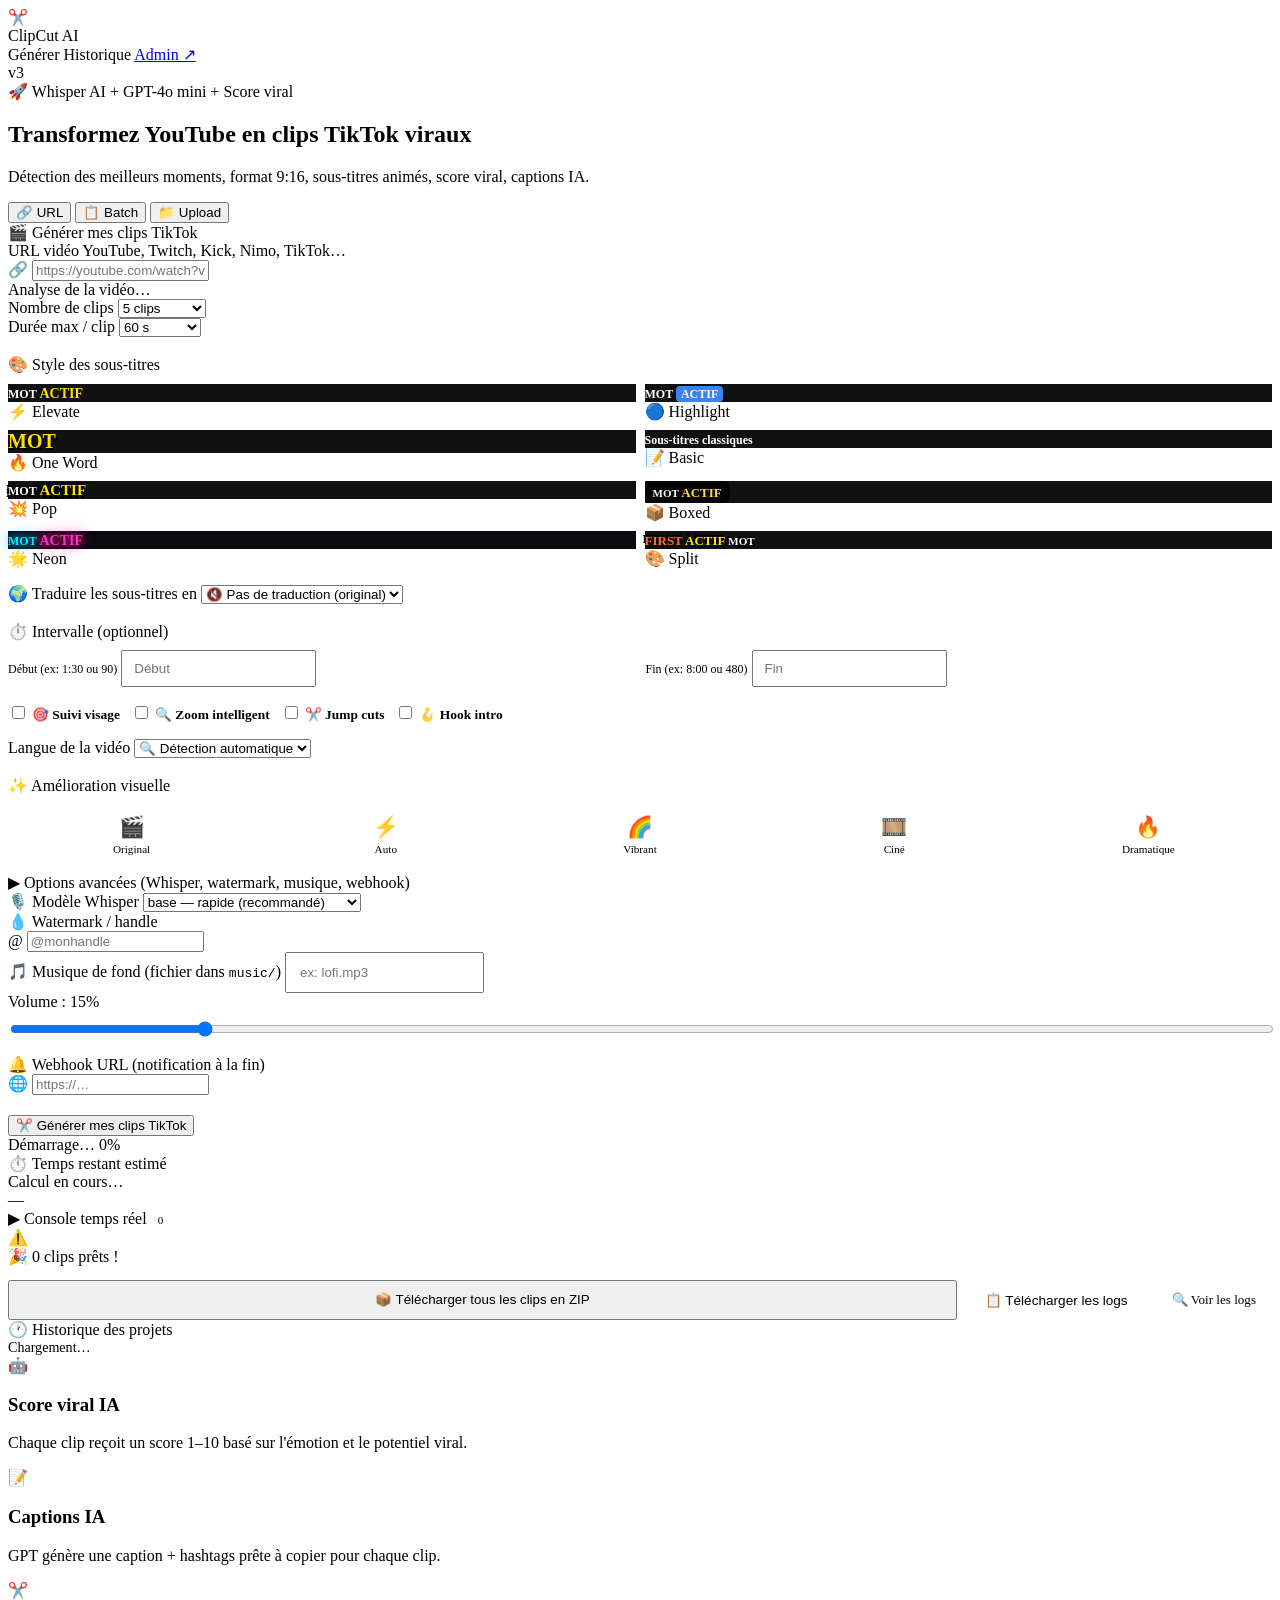
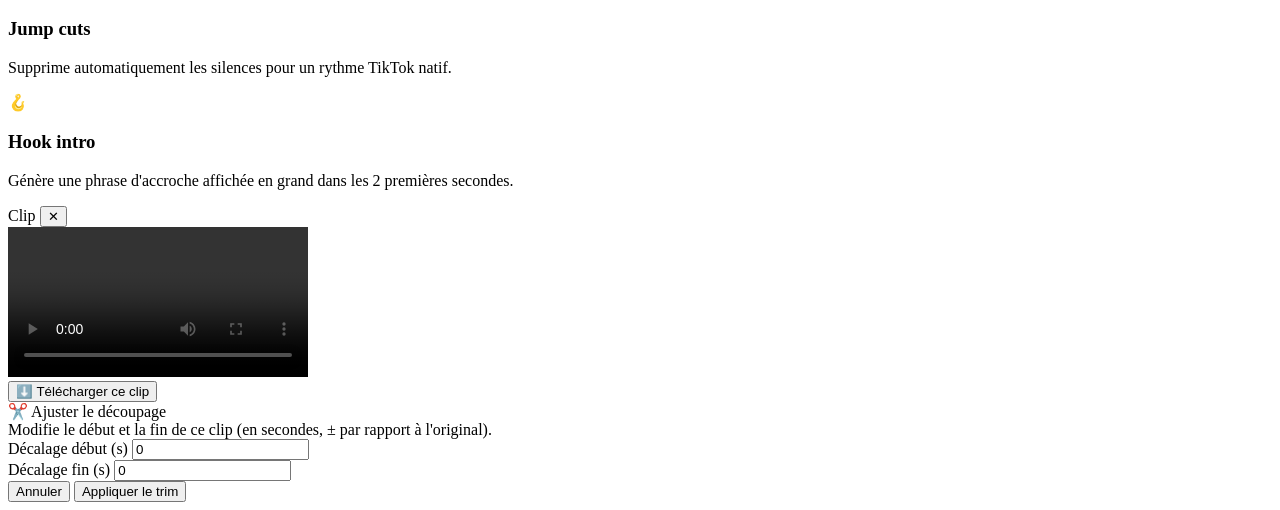
==== commit 2923b2f8: "feat: Add video upload functionality and log file retrieval - Implemented `/api/upload` endpoint for" ====
--- a/frontend/index.html
+++ b/frontend/index.html
@@ -31,10 +31,11 @@
     <h1>Transformez YouTube en <span>clips TikTok viraux</span></h1>
     <p>Détection des meilleurs moments, format 9:16, sous-titres animés, score viral, captions IA.</p>
 
-    <!-- Tabs: single / batch -->
+    <!-- Tabs: single / batch / upload -->
     <div class="tabs">
-      <button class="tab active" id="tab-single" onclick="switchMode('single')">URL unique</button>
-      <button class="tab"        id="tab-batch"  onclick="switchMode('batch')">Batch (multi-URL)</button>
+      <button class="tab active" id="tab-single" onclick="switchMode('single')">🔗 URL</button>
+      <button class="tab"        id="tab-batch"  onclick="switchMode('batch')">📋 Batch</button>
+      <button class="tab"        id="tab-upload" onclick="switchMode('upload')">📁 Upload</button>
     </div>
   </section>
 
@@ -46,11 +47,11 @@
 
       <!-- ── URL input (single mode) ───────────────────────────────────── -->
       <div class="form-group" id="single-url-group">
-        <label for="yt-url">URL YouTube</label>
+        <label for="yt-url">URL vidéo <span style="font-weight:400;color:var(--muted)">YouTube, Twitch, Kick, Nimo, TikTok…</span></label>
         <div class="input-wrap">
           <span class="icon">🔗</span>
           <input type="text" id="yt-url"
-                 placeholder="https://www.youtube.com/watch?v=…"
+                 placeholder="https://youtube.com/watch?v=… ou twitch.tv/videos/…"
                  autocomplete="off"
                  oninput="scheduleEstimate()" />
         </div>
@@ -85,27 +86,38 @@
 
       <!-- ── URL list (batch mode) ─────────────────────────────────────── -->
       <div class="form-group" id="batch-url-group" style="display:none;">
-        <label>URLs YouTube (max 10)</label>
+        <label>URLs vidéo — YouTube, Twitch, Kick… (max 10)</label>
         <div class="url-list" id="url-list">
           <div class="url-row">
-            <input type="text" placeholder="https://www.youtube.com/watch?v=…" autocomplete="off" />
+            <input type="text" placeholder="https://youtube.com/watch?v=…" autocomplete="off" />
           </div>
           <div class="url-row">
-            <input type="text" placeholder="https://www.youtube.com/watch?v=…" autocomplete="off" />
+            <input type="text" placeholder="https://twitch.tv/videos/…" autocomplete="off" />
             <button type="button" class="url-remove" onclick="removeUrl(this)">✕</button>
           </div>
         </div>
         <button type="button" class="add-url-btn" onclick="addUrl()">＋ Ajouter une URL</button>
       </div>
 
-      <!-- ── API key ───────────────────────────────────────────────────── -->
-      <div class="form-group">
-        <label for="api-key">Clé API OpenAI <span style="font-weight:400;color:var(--muted)">(sk-…)</span></label>
-        <div class="input-wrap">
-          <span class="icon">🔑</span>
-          <input type="password" id="api-key" class="key-input"
-                 placeholder="sk-…" autocomplete="off" />
-          <button type="button" class="eye-btn" onclick="toggleKey()">👁️</button>
+      <!-- ── Upload mode ───────────────────────────────────────────────── -->
+      <div class="form-group" id="upload-group" style="display:none;">
+        <label>📁 Uploader votre vidéo <span style="font-weight:400;color:var(--muted)">(MP4, MOV, MKV… max 4 Go)</span></label>
+        <div id="drop-zone" onclick="document.getElementById('file-input').click()"
+             style="border:2px dashed var(--border);border-radius:12px;padding:32px;
+                    text-align:center;cursor:pointer;transition:.2s;margin-top:8px;"
+             ondragover="event.preventDefault();this.style.borderColor='var(--accent)'"
+             ondragleave="this.style.borderColor='var(--border)'"
+             ondrop="handleFileDrop(event)">
+          <div style="font-size:2rem;margin-bottom:8px;">🎬</div>
+          <div style="font-weight:600;margin-bottom:4px;">Glissez votre vidéo ici</div>
+          <div style="font-size:.8rem;color:var(--muted)">ou cliquez pour choisir un fichier</div>
+          <input type="file" id="file-input" accept="video/*" style="display:none"
+                 onchange="handleFileSelect(this.files[0])">
+        </div>
+        <div id="upload-status" style="margin-top:10px;font-size:.85rem;display:none;">
+          <span id="upload-filename" style="font-weight:600;"></span>
+          <span id="upload-size" style="color:var(--muted);margin-left:8px;"></span>
+          <span id="upload-progress" style="color:var(--accent);margin-left:8px;"></span>
         </div>
       </div>
 
@@ -163,6 +175,37 @@
               <span style="color:#fff;font-weight:600;font-size:12px;">Sous-titres classiques</span>
             </div>
             <span class="style-label">📝 Basic</span>
+          </div>
+          <div class="style-card" data-style="pop" onclick="selectStyle(this)">
+            <div class="style-preview" style="background:#111;">
+              <span style="color:#fff;font-weight:900;font-size:12px;text-shadow:-2px -2px 0 #000,2px -2px 0 #000,-2px 2px 0 #000,2px 2px 0 #000;">MOT </span>
+              <span style="color:#FFE600;font-weight:900;font-size:15px;text-shadow:-3px -3px 0 #000,3px -3px 0 #000,-3px 3px 0 #000,3px 3px 0 #000;">ACTIF</span>
+            </div>
+            <span class="style-label">💥 Pop</span>
+          </div>
+          <div class="style-card" data-style="boxed" onclick="selectStyle(this)">
+            <div class="style-preview" style="background:#111;">
+              <span style="background:rgba(0,0,0,.75);padding:2px 8px;border-radius:6px;display:inline-block;">
+                <span style="color:#fff;font-weight:700;font-size:11px;">MOT </span>
+                <span style="color:#FFDC32;font-weight:800;font-size:13px;">ACTIF</span>
+              </span>
+            </div>
+            <span class="style-label">📦 Boxed</span>
+          </div>
+          <div class="style-card" data-style="neon" onclick="selectStyle(this)">
+            <div class="style-preview" style="background:#0a0a0f;">
+              <span style="color:#00F0FF;font-weight:800;font-size:12px;text-shadow:0 0 8px #00B4FF,0 0 16px #00B4FF;">MOT </span>
+              <span style="color:#FF32C8;font-weight:900;font-size:14px;text-shadow:0 0 8px #FF0096,0 0 16px #FF0096;">ACTIF</span>
+            </div>
+            <span class="style-label">🌟 Neon</span>
+          </div>
+          <div class="style-card" data-style="split" onclick="selectStyle(this)">
+            <div class="style-preview" style="background:#111;">
+              <span style="color:#FF6B35;font-weight:900;font-size:13px;text-shadow:-2px -2px 0 #000,2px 2px 0 #000;">FIRST </span>
+              <span style="color:#FFE600;font-weight:900;font-size:13px;text-shadow:-2px -2px 0 #000,2px 2px 0 #000;">ACTIF </span>
+              <span style="color:#fff;font-weight:700;font-size:11px;text-shadow:-2px -2px 0 #000,2px 2px 0 #000;">MOT</span>
+            </div>
+            <span class="style-label">🎨 Split</span>
           </div>
         </div>
       </div>
@@ -238,6 +281,38 @@
         </select>
       </div>
 
+      <!-- ── Visual enhancement ───────────────────────────────────────── -->
+      <div style="margin-top:18px;margin-bottom:6px;">
+        <label style="display:block;margin-bottom:10px;">✨ Amélioration visuelle</label>
+        <div style="display:grid;grid-template-columns:repeat(5,1fr);gap:7px;" id="visual-picker">
+          <div class="style-card active" data-enhance="none" onclick="selectVisual(this)"
+               style="text-align:center;padding:10px 6px;">
+            <div style="font-size:1.3rem;">🎬</div>
+            <span class="style-label" style="font-size:.7rem;">Original</span>
+          </div>
+          <div class="style-card" data-enhance="auto" onclick="selectVisual(this)"
+               style="text-align:center;padding:10px 6px;">
+            <div style="font-size:1.3rem;">⚡</div>
+            <span class="style-label" style="font-size:.7rem;">Auto</span>
+          </div>
+          <div class="style-card" data-enhance="vibrant" onclick="selectVisual(this)"
+               style="text-align:center;padding:10px 6px;">
+            <div style="font-size:1.3rem;">🌈</div>
+            <span class="style-label" style="font-size:.7rem;">Vibrant</span>
+          </div>
+          <div class="style-card" data-enhance="cinematic" onclick="selectVisual(this)"
+               style="text-align:center;padding:10px 6px;">
+            <div style="font-size:1.3rem;">🎞️</div>
+            <span class="style-label" style="font-size:.7rem;">Ciné</span>
+          </div>
+          <div class="style-card" data-enhance="dramatic" onclick="selectVisual(this)"
+               style="text-align:center;padding:10px 6px;">
+            <div style="font-size:1.3rem;">🔥</div>
+            <span class="style-label" style="font-size:.7rem;">Dramatique</span>
+          </div>
+        </div>
+      </div>
+
       <!-- ── Advanced options toggle ──────────────────────────────────── -->
       <div class="advanced-toggle" onclick="toggleAdvanced()">
         <span id="adv-arrow">▶</span>
@@ -345,9 +420,22 @@
                   border-radius:9px;font-size:.82rem;color:var(--warn);white-space:pre-wrap;">
       </div>
       <div class="clips-grid" id="clips-grid"></div>
-      <button class="dl-all-btn" onclick="downloadAll()">
-        📦 Télécharger tous les clips en ZIP
-      </button>
+      <div style="display:flex;gap:10px;flex-wrap:wrap;margin-top:14px;">
+        <button class="dl-all-btn" onclick="downloadAll()" style="flex:1;min-width:200px;">
+          📦 Télécharger tous les clips en ZIP
+        </button>
+        <button class="dl-all-btn" onclick="downloadLogs()"
+                style="flex:0;background:rgba(255,255,255,.07);border:1px solid var(--border);
+                       font-size:.85rem;padding:12px 18px;white-space:nowrap;">
+          📋 Télécharger les logs
+        </button>
+        <a id="view-logs-link" target="_blank"
+           style="display:flex;align-items:center;padding:12px 16px;border-radius:10px;
+                  background:rgba(255,255,255,.05);border:1px solid var(--border);
+                  color:var(--muted);font-size:.82rem;text-decoration:none;white-space:nowrap;">
+          🔍 Voir les logs
+        </a>
+      </div>
     </div>
 
   </div><!-- /card -->
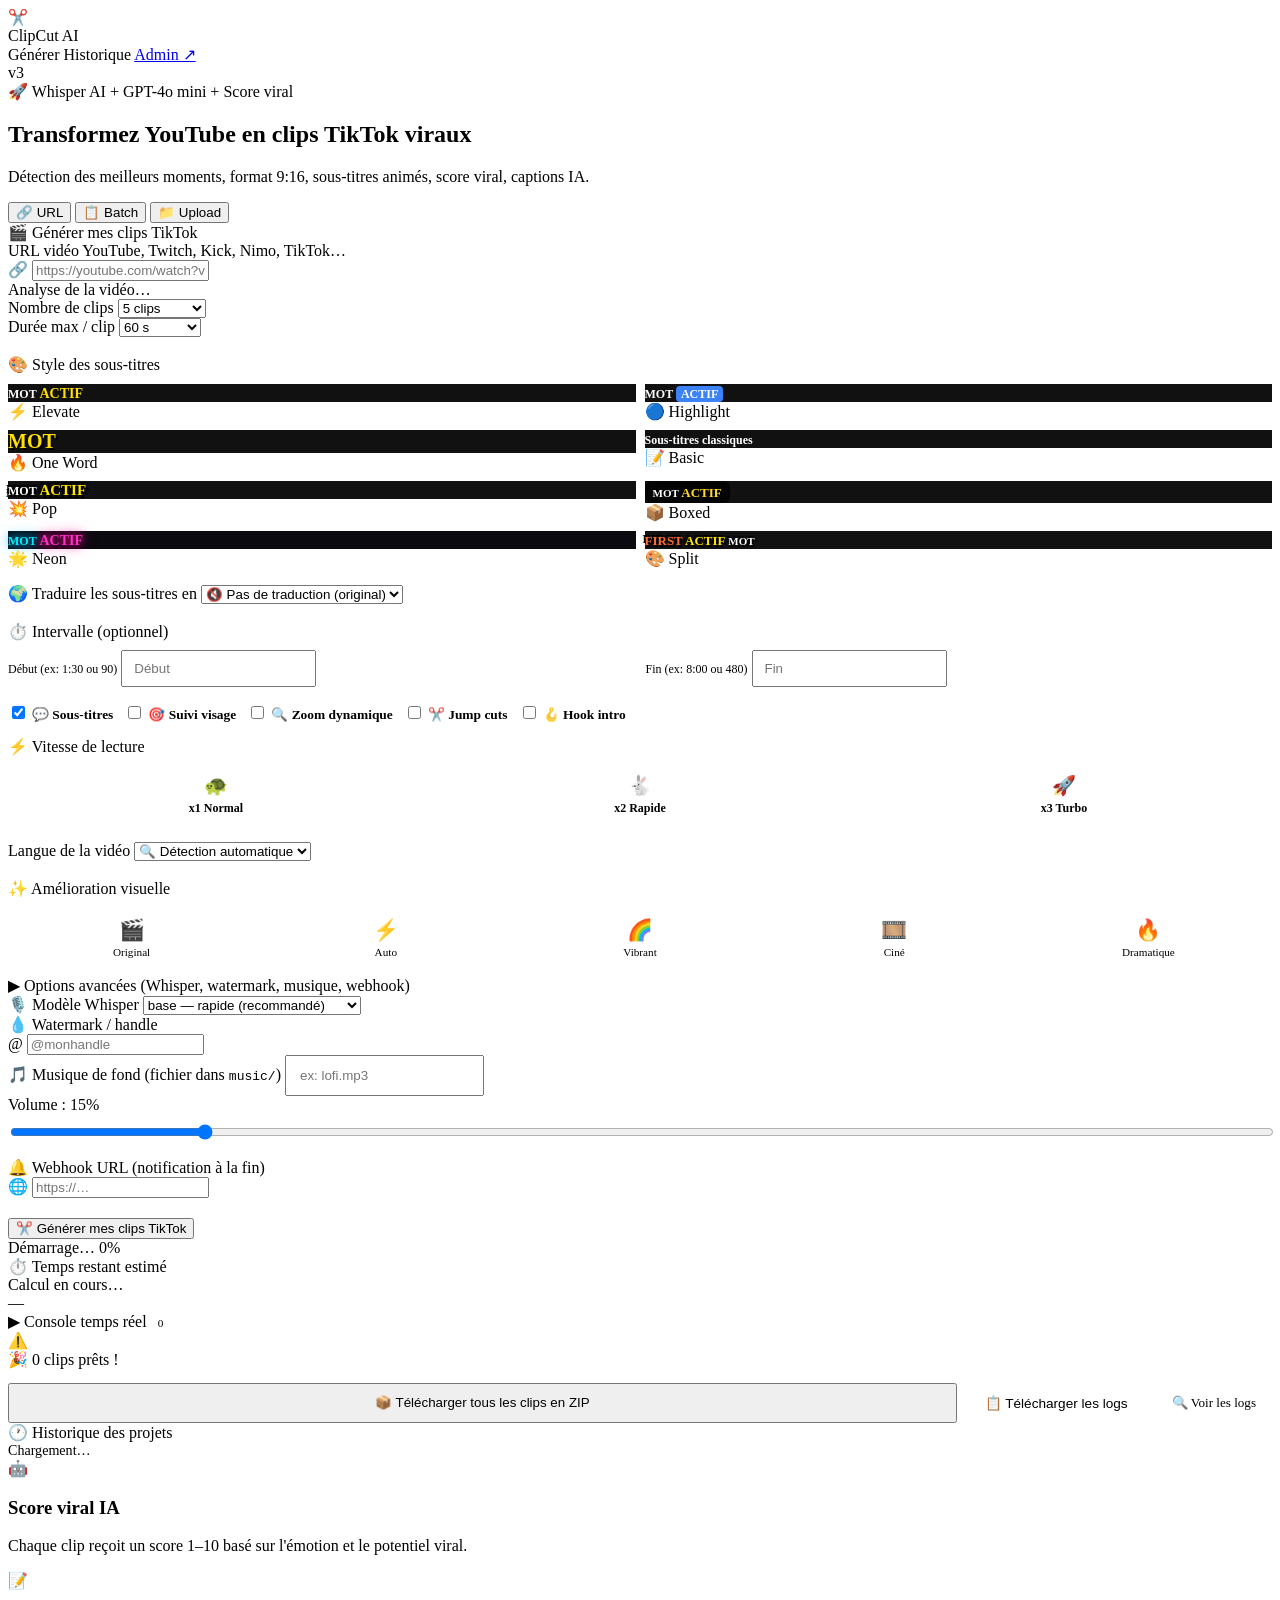
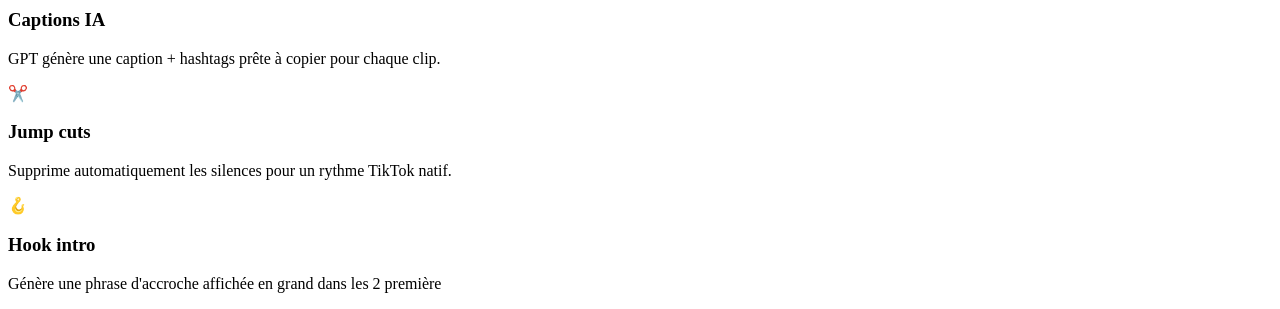
==== commit e089ae15: "feat: add subtitles toggle, speed x2/x3, dynamic face-tracking zoom - enable_subtitles: bool (defaul" ====
--- a/frontend/index.html
+++ b/frontend/index.html
@@ -1,516 +1,498 @@
-<!DOCTYPE html>
-<html lang="fr">
-<head>
-  <meta charset="UTF-8" />
-  <meta name="viewport" content="width=device-width, initial-scale=1.0" />
-  <title>ClipCut AI — YouTube → TikTok en 1 clic</title>
-  <link rel="stylesheet" href="/css/app.css" />
-</head>
-<body>
-
-  <div class="orb orb-1"></div>
-  <div class="orb orb-2"></div>
-
-  <!-- Nav -->
-  <nav>
-    <div class="logo">
-      <div class="logo-icon">✂️</div>
-      ClipCut AI
-    </div>
-    <div class="nav-links">
-      <span class="nav-link active" onclick="showView('main')">Générer</span>
-      <span class="nav-link" onclick="showView('history')">Historique</span>
-      <a class="nav-link" href="/admin.html" target="_blank">Admin ↗</a>
-    </div>
-    <span class="badge">v3</span>
-  </nav>
-
-  <!-- Hero -->
-  <section class="hero">
-    <div class="hero-tag">🚀 Whisper AI + GPT-4o mini + Score viral</div>
-    <h1>Transformez YouTube en <span>clips TikTok viraux</span></h1>
-    <p>Détection des meilleurs moments, format 9:16, sous-titres animés, score viral, captions IA.</p>
-
-    <!-- Tabs: single / batch / upload -->
-    <div class="tabs">
-      <button class="tab active" id="tab-single" onclick="switchMode('single')">🔗 URL</button>
-      <button class="tab"        id="tab-batch"  onclick="switchMode('batch')">📋 Batch</button>
-      <button class="tab"        id="tab-upload" onclick="switchMode('upload')">📁 Upload</button>
-    </div>
-  </section>
-
-  <!-- Main card -->
-  <div class="card" id="main-card">
-    <div class="card-title">🎬 Générer mes clips TikTok</div>
-
-    <form id="main-form" onsubmit="return false;">
-
-      <!-- ── URL input (single mode) ───────────────────────────────────── -->
-      <div class="form-group" id="single-url-group">
-        <label for="yt-url">URL vidéo <span style="font-weight:400;color:var(--muted)">YouTube, Twitch, Kick, Nimo, TikTok…</span></label>
-        <div class="input-wrap">
-          <span class="icon">🔗</span>
-          <input type="text" id="yt-url"
-                 placeholder="https://youtube.com/watch?v=… ou twitch.tv/videos/…"
-                 autocomplete="off"
-                 oninput="scheduleEstimate()" />
-        </div>
-        <!-- Pre-generation estimate card -->
-        <div id="estimate-card">
-          <div id="estimate-loading" class="est-loading">
-            <span class="spinner" style="border-top-color:var(--accent2);"></span>
-            Analyse de la vidéo…
-          </div>
-          <div id="estimate-result" style="display:none;">
-            <div class="est-row">
-              <img id="est-thumb" class="est-thumb" src="" alt="" />
-              <div class="est-meta">
-                <div class="est-title" id="est-title"></div>
-                <div class="est-sub" id="est-sub"></div>
-              </div>
-              <div class="est-time">
-                <div class="est-time-value" id="est-eta"></div>
-                <div class="est-time-label">estimé</div>
-              </div>
-            </div>
-            <!-- Heatmap badge -->
-            <div id="est-heatmap-badge" style="display:none;align-items:center;gap:8px;
-                 margin:10px 0 4px;padding:8px 12px;border-radius:8px;font-size:.8rem;font-weight:600;
-                 background:rgba(254,44,85,.1);border:1px solid rgba(254,44,85,.25);color:#fe6b85;">
-            </div>
-            <div class="est-breakdown" id="est-breakdown"></div>
-          </div>
-          <div id="estimate-error"></div>
-        </div>
-      </div>
-
-      <!-- ── URL list (batch mode) ─────────────────────────────────────── -->
-      <div class="form-group" id="batch-url-group" style="display:none;">
-        <label>URLs vidéo — YouTube, Twitch, Kick… (max 10)</label>
-        <div class="url-list" id="url-list">
-          <div class="url-row">
-            <input type="text" placeholder="https://youtube.com/watch?v=…" autocomplete="off" />
-          </div>
-          <div class="url-row">
-            <input type="text" placeholder="https://twitch.tv/videos/…" autocomplete="off" />
-            <button type="button" class="url-remove" onclick="removeUrl(this)">✕</button>
-          </div>
-        </div>
-        <button type="button" class="add-url-btn" onclick="addUrl()">＋ Ajouter une URL</button>
-      </div>
-
-      <!-- ── Upload mode ───────────────────────────────────────────────── -->
-      <div class="form-group" id="upload-group" style="display:none;">
-        <label>📁 Uploader votre vidéo <span style="font-weight:400;color:var(--muted)">(MP4, MOV, MKV… max 4 Go)</span></label>
-        <div id="drop-zone" onclick="document.getElementById('file-input').click()"
-             style="border:2px dashed var(--border);border-radius:12px;padding:32px;
-                    text-align:center;cursor:pointer;transition:.2s;margin-top:8px;"
-             ondragover="event.preventDefault();this.style.borderColor='var(--accent)'"
-             ondragleave="this.style.borderColor='var(--border)'"
-             ondrop="handleFileDrop(event)">
-          <div style="font-size:2rem;margin-bottom:8px;">🎬</div>
-          <div style="font-weight:600;margin-bottom:4px;">Glissez votre vidéo ici</div>
-          <div style="font-size:.8rem;color:var(--muted)">ou cliquez pour choisir un fichier</div>
-          <input type="file" id="file-input" accept="video/*" style="display:none"
-                 onchange="handleFileSelect(this.files[0])">
-        </div>
-        <div id="upload-status" style="margin-top:10px;font-size:.85rem;display:none;">
-          <span id="upload-filename" style="font-weight:600;"></span>
-          <span id="upload-size" style="color:var(--muted);margin-left:8px;"></span>
-          <span id="upload-progress" style="color:var(--accent);margin-left:8px;"></span>
-        </div>
-      </div>
-
-      <!-- ── Clips & duration ──────────────────────────────────────────── -->
-      <div class="row">
-        <div class="form-group" style="margin-bottom:0">
-          <label for="max-clips">Nombre de clips</label>
-          <select id="max-clips" onchange="onParamChange()">
-            <option value="1">1 clip (test)</option>
-            <option value="3">3 clips</option>
-            <option value="5" selected>5 clips</option>
-            <option value="7">7 clips</option>
-            <option value="10">10 clips</option>
-          </select>
-        </div>
-        <div class="form-group" style="margin-bottom:0">
-          <label for="clip-duration">Durée max / clip</label>
-          <select id="clip-duration" onchange="onParamChange()">
-            <option value="10">10 s (test)</option>
-            <option value="15">15 s</option>
-            <option value="30">30 s</option>
-            <option value="45">45 s</option>
-            <option value="60" selected>60 s</option>
-            <option value="90">90 s</option>
-          </select>
-        </div>
-      </div>
-
-      <!-- ── Subtitle style ────────────────────────────────────────────── -->
-      <div style="margin-top:18px;margin-bottom:6px;">
-        <label style="display:block;margin-bottom:10px;">🎨 Style des sous-titres</label>
-        <div style="display:grid;grid-template-columns:1fr 1fr;gap:9px;" id="style-picker">
-          <div class="style-card active" data-style="elevate" onclick="selectStyle(this)">
-            <div class="style-preview" style="background:#111;">
-              <span style="color:#fff;font-weight:700;font-size:12px;">MOT </span>
-              <span style="color:#FFE000;font-weight:900;font-size:14px;">ACTIF</span>
-            </div>
-            <span class="style-label">⚡ Elevate</span>
-          </div>
-          <div class="style-card" data-style="highlight" onclick="selectStyle(this)">
-            <div class="style-preview" style="background:#111;">
-              <span style="color:#fff;font-weight:700;font-size:12px;">MOT </span>
-              <span style="background:#3b82f6;color:#fff;font-weight:700;font-size:12px;padding:1px 5px;border-radius:4px;">ACTIF</span>
-            </div>
-            <span class="style-label">🔵 Highlight</span>
-          </div>
-          <div class="style-card" data-style="oneword" onclick="selectStyle(this)">
-            <div class="style-preview" style="background:#111;">
-              <span style="color:#FFE000;font-weight:900;font-size:20px;text-shadow:2px 2px 0 #000;">MOT</span>
-            </div>
-            <span class="style-label">🔥 One Word</span>
-          </div>
-          <div class="style-card" data-style="basic" onclick="selectStyle(this)">
-            <div class="style-preview" style="background:#111;">
-              <span style="color:#fff;font-weight:600;font-size:12px;">Sous-titres classiques</span>
-            </div>
-            <span class="style-label">📝 Basic</span>
-          </div>
-          <div class="style-card" data-style="pop" onclick="selectStyle(this)">
-            <div class="style-preview" style="background:#111;">
-              <span style="color:#fff;font-weight:900;font-size:12px;text-shadow:-2px -2px 0 #000,2px -2px 0 #000,-2px 2px 0 #000,2px 2px 0 #000;">MOT </span>
-              <span style="color:#FFE600;font-weight:900;font-size:15px;text-shadow:-3px -3px 0 #000,3px -3px 0 #000,-3px 3px 0 #000,3px 3px 0 #000;">ACTIF</span>
-            </div>
-            <span class="style-label">💥 Pop</span>
-          </div>
-          <div class="style-card" data-style="boxed" onclick="selectStyle(this)">
-            <div class="style-preview" style="background:#111;">
-              <span style="background:rgba(0,0,0,.75);padding:2px 8px;border-radius:6px;display:inline-block;">
-                <span style="color:#fff;font-weight:700;font-size:11px;">MOT </span>
-                <span style="color:#FFDC32;font-weight:800;font-size:13px;">ACTIF</span>
-              </span>
-            </div>
-            <span class="style-label">📦 Boxed</span>
-          </div>
-          <div class="style-card" data-style="neon" onclick="selectStyle(this)">
-            <div class="style-preview" style="background:#0a0a0f;">
-              <span style="color:#00F0FF;font-weight:800;font-size:12px;text-shadow:0 0 8px #00B4FF,0 0 16px #00B4FF;">MOT </span>
-              <span style="color:#FF32C8;font-weight:900;font-size:14px;text-shadow:0 0 8px #FF0096,0 0 16px #FF0096;">ACTIF</span>
-            </div>
-            <span class="style-label">🌟 Neon</span>
-          </div>
-          <div class="style-card" data-style="split" onclick="selectStyle(this)">
-            <div class="style-preview" style="background:#111;">
-              <span style="color:#FF6B35;font-weight:900;font-size:13px;text-shadow:-2px -2px 0 #000,2px 2px 0 #000;">FIRST </span>
-              <span style="color:#FFE600;font-weight:900;font-size:13px;text-shadow:-2px -2px 0 #000,2px 2px 0 #000;">ACTIF </span>
-              <span style="color:#fff;font-weight:700;font-size:11px;text-shadow:-2px -2px 0 #000,2px 2px 0 #000;">MOT</span>
-            </div>
-            <span class="style-label">🎨 Split</span>
-          </div>
-        </div>
-      </div>
-
-      <!-- ── Subtitle translation ──────────────────────────────────────── -->
-      <div style="margin-top:16px;margin-bottom:4px;">
-        <label for="subtitle-lang">🌍 Traduire les sous-titres en</label>
-        <select id="subtitle-lang">
-          <option value="original">🔇 Pas de traduction (original)</option>
-          <option value="French">🇫🇷 Français</option>
-          <option value="English">🇬🇧 Anglais</option>
-          <option value="Spanish">🇪🇸 Espagnol</option>
-          <option value="German">🇩🇪 Allemand</option>
-          <option value="Italian">🇮🇹 Italien</option>
-          <option value="Portuguese">🇵🇹 Portugais</option>
-          <option value="Arabic">🇸🇦 Arabe</option>
-          <option value="Japanese">🇯🇵 Japonais</option>
-          <option value="Chinese">🇨🇳 Chinois</option>
-        </select>
-      </div>
-
-      <!-- ── Interval ──────────────────────────────────────────────────── -->
-      <div style="margin-top:18px;margin-bottom:6px;">
-        <label style="display:block;margin-bottom:9px;">
-          ⏱️ Intervalle <span style="font-weight:400;color:var(--muted)">(optionnel)</span>
-        </label>
-        <div style="display:grid;grid-template-columns:1fr 1fr;gap:11px;">
-          <div>
-            <label style="font-size:.75rem;margin-bottom:4px;">Début (ex: 1:30 ou 90)</label>
-            <input type="text" id="video-start" placeholder="Début" style="padding:9px 11px;">
-          </div>
-          <div>
-            <label style="font-size:.75rem;margin-bottom:4px;">Fin (ex: 8:00 ou 480)</label>
-            <input type="text" id="video-end" placeholder="Fin" style="padding:9px 11px;">
-          </div>
-        </div>
-      </div>
-
-      <!-- ── Feature toggles ──────────────────────────────────────────── -->
-      <div style="margin-top:16px;display:flex;gap:11px;flex-wrap:wrap;">
-        <label class="toggle-wrap">
-          <input type="checkbox" id="face-tracking">
-          <span class="toggle-slider"></span>
-          <span style="font-size:.84rem;font-weight:600;">🎯 Suivi visage</span>
-        </label>
-        <label class="toggle-wrap">
-          <input type="checkbox" id="smart-zoom">
-          <span class="toggle-slider"></span>
-          <span style="font-size:.84rem;font-weight:600;">🔍 Zoom intelligent</span>
-        </label>
-        <label class="toggle-wrap">
-          <input type="checkbox" id="silence-removal">
-          <span class="toggle-slider"></span>
-          <span style="font-size:.84rem;font-weight:600;">✂️ Jump cuts</span>
-        </label>
-        <label class="toggle-wrap">
-          <input type="checkbox" id="add-hook">
-          <span class="toggle-slider"></span>
-          <span style="font-size:.84rem;font-weight:600;">🪝 Hook intro</span>
-        </label>
-      </div>
-
-      <!-- ── Language ──────────────────────────────────────────────────── -->
-      <div style="margin-top:16px;">
-        <label for="language">Langue de la vidéo</label>
-        <select id="language">
-          <option value="auto">🔍 Détection automatique</option>
-          <option value="fr">🇫🇷 Français</option>
-          <option value="en">🇬🇧 Anglais</option>
-          <option value="es">🇪🇸 Espagnol</option>
-          <option value="de">🇩🇪 Allemand</option>
-          <option value="ar">🇸🇦 Arabe</option>
-        </select>
-      </div>
-
-      <!-- ── Visual enhancement ───────────────────────────────────────── -->
-      <div style="margin-top:18px;margin-bottom:6px;">
-        <label style="display:block;margin-bottom:10px;">✨ Amélioration visuelle</label>
-        <div style="display:grid;grid-template-columns:repeat(5,1fr);gap:7px;" id="visual-picker">
-          <div class="style-card active" data-enhance="none" onclick="selectVisual(this)"
-               style="text-align:center;padding:10px 6px;">
-            <div style="font-size:1.3rem;">🎬</div>
-            <span class="style-label" style="font-size:.7rem;">Original</span>
-          </div>
-          <div class="style-card" data-enhance="auto" onclick="selectVisual(this)"
-               style="text-align:center;padding:10px 6px;">
-            <div style="font-size:1.3rem;">⚡</div>
-            <span class="style-label" style="font-size:.7rem;">Auto</span>
-          </div>
-          <div class="style-card" data-enhance="vibrant" onclick="selectVisual(this)"
-               style="text-align:center;padding:10px 6px;">
-            <div style="font-size:1.3rem;">🌈</div>
-            <span class="style-label" style="font-size:.7rem;">Vibrant</span>
-          </div>
-          <div class="style-card" data-enhance="cinematic" onclick="selectVisual(this)"
-               style="text-align:center;padding:10px 6px;">
-            <div style="font-size:1.3rem;">🎞️</div>
-            <span class="style-label" style="font-size:.7rem;">Ciné</span>
-          </div>
-          <div class="style-card" data-enhance="dramatic" onclick="selectVisual(this)"
-               style="text-align:center;padding:10px 6px;">
-            <div style="font-size:1.3rem;">🔥</div>
-            <span class="style-label" style="font-size:.7rem;">Dramatique</span>
-          </div>
-        </div>
-      </div>
-
-      <!-- ── Advanced options toggle ──────────────────────────────────── -->
-      <div class="advanced-toggle" onclick="toggleAdvanced()">
-        <span id="adv-arrow">▶</span>
-        Options avancées (Whisper, watermark, musique, webhook)
-      </div>
-      <div class="advanced-section" id="advanced-section">
-
-        <!-- Whisper model -->
-        <div class="form-group">
-          <label for="whisper-model">🎙️ Modèle Whisper</label>
-          <select id="whisper-model" onchange="onParamChange()">
-            <option value="tiny">tiny — ultra rapide (moins précis)</option>
-            <option value="base" selected>base — rapide (recommandé)</option>
-            <option value="small">small — équilibré</option>
-            <option value="medium">medium — précis (lent)</option>
-          </select>
-        </div>
-
-        <!-- Watermark -->
-        <div class="form-group">
-          <label for="watermark">💧 Watermark / handle</label>
-          <div class="input-wrap">
-            <span class="icon">@</span>
-            <input type="text" id="watermark" placeholder="@monhandle" />
-          </div>
-        </div>
-
-        <!-- Music -->
-        <div class="row">
-          <div class="form-group" style="margin-bottom:0">
-            <label for="music-track">
-              🎵 Musique de fond
-              <span style="font-weight:400;color:var(--muted);">(fichier dans <code>music/</code>)</span>
-            </label>
-            <input type="text" id="music-track" placeholder="ex: lofi.mp3"
-                   style="padding:11px 13px;">
-          </div>
-          <div class="form-group" style="margin-bottom:0">
-            <label for="music-volume">Volume : <span id="vol-label">15%</span></label>
-            <input type="range" id="music-volume" min="0" max="1" step="0.05" value="0.15"
-                   style="width:100%;margin-top:10px;accent-color:var(--accent);"
-                   oninput="document.getElementById('vol-label').textContent=Math.round(this.value*100)+'%'">
-          </div>
-        </div>
-
-        <!-- Webhook -->
-        <div class="form-group" style="margin-top:14px;">
-          <label for="webhook-url">🔔 Webhook URL (notification à la fin)</label>
-          <div class="input-wrap">
-            <span class="icon">🌐</span>
-            <input type="url" id="webhook-url" placeholder="https://…" />
-          </div>
-        </div>
-
-      </div><!-- /advanced -->
-
-      <button class="btn" id="submit-btn" onclick="startProcessing()"
-              style="margin-top:20px;">
-        <span id="btn-text">✂️ Générer mes clips TikTok</span>
-      </button>
-    </form>
-
-    <!-- Progress -->
-    <div id="progress-section">
-      <div class="progress-header">
-        <span id="progress-msg">Démarrage…</span>
-        <span id="progress-pct">0%</span>
-      </div>
-      <div class="progress-bar-bg">
-        <div class="progress-bar-fill" id="progress-fill"></div>
-      </div>
-
-      <!-- ETA -->
-      <div id="eta-bar">
-        <div>
-          <div class="eta-label">⏱️ Temps restant estimé</div>
-          <div class="eta-detail" id="eta-detail">Calcul en cours…</div>
-        </div>
-        <div class="eta-value" id="eta-value">—</div>
-      </div>
-
-      <!-- Live console -->
-      <div id="console-wrap">
-        <div class="console-toggle" onclick="toggleConsole()">
-          <span id="console-arrow">▶</span> Console temps réel
-          <span id="console-badge"
-                style="background:var(--card);border:1px solid var(--border);
-                       border-radius:5px;padding:1px 7px;font-size:.7rem;">0</span>
-        </div>
-        <div id="console-box"></div>
-      </div>
-    </div>
-
-    <!-- Error -->
-    <div id="error-box">⚠️ <span id="error-msg"></span></div>
-
-    <!-- Results -->
-    <div id="results-section">
-      <div class="results-title">
-        🎉 <span id="results-count">0</span> clips prêts !
-      </div>
-      <div id="warnings-box"
-           style="display:none;margin-bottom:12px;padding:11px 15px;
-                  background:rgba(251,191,36,.08);border:1px solid rgba(251,191,36,.3);
-                  border-radius:9px;font-size:.82rem;color:var(--warn);white-space:pre-wrap;">
-      </div>
-      <div class="clips-grid" id="clips-grid"></div>
-      <div style="display:flex;gap:10px;flex-wrap:wrap;margin-top:14px;">
-        <button class="dl-all-btn" onclick="downloadAll()" style="flex:1;min-width:200px;">
-          📦 Télécharger tous les clips en ZIP
-        </button>
-        <button class="dl-all-btn" onclick="downloadLogs()"
-                style="flex:0;background:rgba(255,255,255,.07);border:1px solid var(--border);
-                       font-size:.85rem;padding:12px 18px;white-space:nowrap;">
-          📋 Télécharger les logs
-        </button>
-        <a id="view-logs-link" target="_blank"
-           style="display:flex;align-items:center;padding:12px 16px;border-radius:10px;
-                  background:rgba(255,255,255,.05);border:1px solid var(--border);
-                  color:var(--muted);font-size:.82rem;text-decoration:none;white-space:nowrap;">
-          🔍 Voir les logs
-        </a>
-      </div>
-    </div>
-
-  </div><!-- /card -->
-
-  <!-- History section -->
-  <div class="card" id="history-section">
-    <div class="card-title">🕐 Historique des projets</div>
-    <div id="history-list">
-      <div style="color:var(--muted);font-size:.88rem;">Chargement…</div>
-    </div>
-  </div>
-
-  <!-- Features -->
-  <div class="features" id="main-features">
-    <div class="feature">
-      <div class="feature-icon">🤖</div>
-      <h3>Score viral IA</h3>
-      <p>Chaque clip reçoit un score 1–10 basé sur l'émotion et le potentiel viral.</p>
-    </div>
-    <div class="feature">
-      <div class="feature-icon">📝</div>
-      <h3>Captions IA</h3>
-      <p>GPT génère une caption + hashtags prête à copier pour chaque clip.</p>
-    </div>
-    <div class="feature">
-      <div class="feature-icon">✂️</div>
-      <h3>Jump cuts</h3>
-      <p>Supprime automatiquement les silences pour un rythme TikTok natif.</p>
-    </div>
-    <div class="feature">
-      <div class="feature-icon">🪝</div>
-      <h3>Hook intro</h3>
-      <p>Génère une phrase d'accroche affichée en grand dans les 2 premières secondes.</p>
-    </div>
-  </div>
-
-  <!-- Video player modal -->
-  <div class="player-overlay" id="player-overlay">
-    <div class="player-box">
-      <div class="player-header">
-        <span class="player-title" id="player-clip-title">Clip</span>
-        <button class="player-close" onclick="closePlayer()">✕</button>
-      </div>
-      <video id="player-video" controls playsinline></video>
-      <div class="player-footer">
-        <button class="player-dl-btn" onclick="playerDownload()">⬇️ Télécharger ce clip</button>
-      </div>
-    </div>
-  </div>
-
-  <!-- Trim modal -->
-  <div class="trim-overlay" id="trim-overlay">
-    <div class="trim-box">
-      <div class="trim-title">✂️ Ajuster le découpage</div>
-      <div class="trim-info" id="trim-info">
-        Modifie le début et la fin de ce clip (en secondes, ± par rapport à l'original).
-      </div>
-      <div class="trim-row">
-        <div class="trim-field">
-          <label>Décalage début (s)</label>
-          <input type="number" id="trim-start-offset" value="0" step="0.5" />
-        </div>
-        <div class="trim-field">
-          <label>Décalage fin (s)</label>
-          <input type="number" id="trim-end-offset" value="0" step="0.5" />
-        </div>
-      </div>
-      <div class="trim-btns">
-        <button class="trim-cancel-btn" onclick="closeTrim()">Annuler</button>
-        <button class="trim-apply-btn" onclick="applyTrim()">Appliquer le trim</button>
-      </div>
-    </div>
-  </div>
-
-  <script src="/js/app.js" defer></script>
-
-</body>
-</html>
+<!DOCTYPE html>
+<html lang="fr">
+<head>
+  <meta charset="UTF-8" />
+  <meta name="viewport" content="width=device-width, initial-scale=1.0" />
+  <title>ClipCut AI — YouTube → TikTok en 1 clic</title>
+  <link rel="stylesheet" href="/css/app.css" />
+</head>
+<body>
+
+  <div class="orb orb-1"></div>
+  <div class="orb orb-2"></div>
+
+  <!-- Nav -->
+  <nav>
+    <div class="logo">
+      <div class="logo-icon">✂️</div>
+      ClipCut AI
+    </div>
+    <div class="nav-links">
+      <span class="nav-link active" onclick="showView('main')">Générer</span>
+      <span class="nav-link" onclick="showView('history')">Historique</span>
+      <a class="nav-link" href="/admin.html" target="_blank">Admin ↗</a>
+    </div>
+    <span class="badge">v3</span>
+  </nav>
+
+  <!-- Hero -->
+  <section class="hero">
+    <div class="hero-tag">🚀 Whisper AI + GPT-4o mini + Score viral</div>
+    <h1>Transformez YouTube en <span>clips TikTok viraux</span></h1>
+    <p>Détection des meilleurs moments, format 9:16, sous-titres animés, score viral, captions IA.</p>
+
+    <!-- Tabs: single / batch / upload -->
+    <div class="tabs">
+      <button class="tab active" id="tab-single" onclick="switchMode('single')">🔗 URL</button>
+      <button class="tab"        id="tab-batch"  onclick="switchMode('batch')">📋 Batch</button>
+      <button class="tab"        id="tab-upload" onclick="switchMode('upload')">📁 Upload</button>
+    </div>
+  </section>
+
+  <!-- Main card -->
+  <div class="card" id="main-card">
+    <div class="card-title">🎬 Générer mes clips TikTok</div>
+
+    <form id="main-form" onsubmit="return false;">
+
+      <!-- ── URL input (single mode) ───────────────────────────────────── -->
+      <div class="form-group" id="single-url-group">
+        <label for="yt-url">URL vidéo <span style="font-weight:400;color:var(--muted)">YouTube, Twitch, Kick, Nimo, TikTok…</span></label>
+        <div class="input-wrap">
+          <span class="icon">🔗</span>
+          <input type="text" id="yt-url"
+                 placeholder="https://youtube.com/watch?v=… ou twitch.tv/videos/…"
+                 autocomplete="off"
+                 oninput="scheduleEstimate()" />
+        </div>
+        <!-- Pre-generation estimate card -->
+        <div id="estimate-card">
+          <div id="estimate-loading" class="est-loading">
+            <span class="spinner" style="border-top-color:var(--accent2);"></span>
+            Analyse de la vidéo…
+          </div>
+          <div id="estimate-result" style="display:none;">
+            <div class="est-row">
+              <img id="est-thumb" class="est-thumb" src="" alt="" />
+              <div class="est-meta">
+                <div class="est-title" id="est-title"></div>
+                <div class="est-sub" id="est-sub"></div>
+              </div>
+              <div class="est-time">
+                <div class="est-time-value" id="est-eta"></div>
+                <div class="est-time-label">estimé</div>
+              </div>
+            </div>
+            <!-- Heatmap badge -->
+            <div id="est-heatmap-badge" style="display:none;align-items:center;gap:8px;
+                 margin:10px 0 4px;padding:8px 12px;border-radius:8px;font-size:.8rem;font-weight:600;
+                 background:rgba(254,44,85,.1);border:1px solid rgba(254,44,85,.25);color:#fe6b85;">
+            </div>
+            <div class="est-breakdown" id="est-breakdown"></div>
+          </div>
+          <div id="estimate-error"></div>
+        </div>
+      </div>
+
+      <!-- ── URL list (batch mode) ─────────────────────────────────────── -->
+      <div class="form-group" id="batch-url-group" style="display:none;">
+        <label>URLs vidéo — YouTube, Twitch, Kick… (max 10)</label>
+        <div class="url-list" id="url-list">
+          <div class="url-row">
+            <input type="text" placeholder="https://youtube.com/watch?v=…" autocomplete="off" />
+          </div>
+          <div class="url-row">
+            <input type="text" placeholder="https://twitch.tv/videos/…" autocomplete="off" />
+            <button type="button" class="url-remove" onclick="removeUrl(this)">✕</button>
+          </div>
+        </div>
+        <button type="button" class="add-url-btn" onclick="addUrl()">＋ Ajouter une URL</button>
+      </div>
+
+      <!-- ── Upload mode ───────────────────────────────────────────────── -->
+      <div class="form-group" id="upload-group" style="display:none;">
+        <label>📁 Uploader votre vidéo <span style="font-weight:400;color:var(--muted)">(MP4, MOV, MKV… max 4 Go)</span></label>
+        <div id="drop-zone" onclick="document.getElementById('file-input').click()"
+             style="border:2px dashed var(--border);border-radius:12px;padding:32px;
+                    text-align:center;cursor:pointer;transition:.2s;margin-top:8px;"
+             ondragover="event.preventDefault();this.style.borderColor='var(--accent)'"
+             ondragleave="this.style.borderColor='var(--border)'"
+             ondrop="handleFileDrop(event)">
+          <div style="font-size:2rem;margin-bottom:8px;">🎬</div>
+          <div style="font-weight:600;margin-bottom:4px;">Glissez votre vidéo ici</div>
+          <div style="font-size:.8rem;color:var(--muted)">ou cliquez pour choisir un fichier</div>
+          <input type="file" id="file-input" accept="video/*" style="display:none"
+                 onchange="handleFileSelect(this.files[0])">
+        </div>
+        <div id="upload-status" style="margin-top:10px;font-size:.85rem;display:none;">
+          <span id="upload-filename" style="font-weight:600;"></span>
+          <span id="upload-size" style="color:var(--muted);margin-left:8px;"></span>
+          <span id="upload-progress" style="color:var(--accent);margin-left:8px;"></span>
+        </div>
+      </div>
+
+      <!-- ── Clips & duration ──────────────────────────────────────────── -->
+      <div class="row">
+        <div class="form-group" style="margin-bottom:0">
+          <label for="max-clips">Nombre de clips</label>
+          <select id="max-clips" onchange="onParamChange()">
+            <option value="1">1 clip (test)</option>
+            <option value="3">3 clips</option>
+            <option value="5" selected>5 clips</option>
+            <option value="7">7 clips</option>
+            <option value="10">10 clips</option>
+          </select>
+        </div>
+        <div class="form-group" style="margin-bottom:0">
+          <label for="clip-duration">Durée max / clip</label>
+          <select id="clip-duration" onchange="onParamChange()">
+            <option value="10">10 s (test)</option>
+            <option value="15">15 s</option>
+            <option value="30">30 s</option>
+            <option value="45">45 s</option>
+            <option value="60" selected>60 s</option>
+            <option value="90">90 s</option>
+          </select>
+        </div>
+      </div>
+
+      <!-- ── Subtitle style ────────────────────────────────────────────── -->
+      <div style="margin-top:18px;margin-bottom:6px;">
+        <label style="display:block;margin-bottom:10px;">🎨 Style des sous-titres</label>
+        <div style="display:grid;grid-template-columns:1fr 1fr;gap:9px;" id="style-picker">
+          <div class="style-card active" data-style="elevate" onclick="selectStyle(this)">
+            <div class="style-preview" style="background:#111;">
+              <span style="color:#fff;font-weight:700;font-size:12px;">MOT </span>
+              <span style="color:#FFE000;font-weight:900;font-size:14px;">ACTIF</span>
+            </div>
+            <span class="style-label">⚡ Elevate</span>
+          </div>
+          <div class="style-card" data-style="highlight" onclick="selectStyle(this)">
+            <div class="style-preview" style="background:#111;">
+              <span style="color:#fff;font-weight:700;font-size:12px;">MOT </span>
+              <span style="background:#3b82f6;color:#fff;font-weight:700;font-size:12px;padding:1px 5px;border-radius:4px;">ACTIF</span>
+            </div>
+            <span class="style-label">🔵 Highlight</span>
+          </div>
+          <div class="style-card" data-style="oneword" onclick="selectStyle(this)">
+            <div class="style-preview" style="background:#111;">
+              <span style="color:#FFE000;font-weight:900;font-size:20px;text-shadow:2px 2px 0 #000;">MOT</span>
+            </div>
+            <span class="style-label">🔥 One Word</span>
+          </div>
+          <div class="style-card" data-style="basic" onclick="selectStyle(this)">
+            <div class="style-preview" style="background:#111;">
+              <span style="color:#fff;font-weight:600;font-size:12px;">Sous-titres classiques</span>
+            </div>
+            <span class="style-label">📝 Basic</span>
+          </div>
+          <div class="style-card" data-style="pop" onclick="selectStyle(this)">
+            <div class="style-preview" style="background:#111;">
+              <span style="color:#fff;font-weight:900;font-size:12px;text-shadow:-2px -2px 0 #000,2px -2px 0 #000,-2px 2px 0 #000,2px 2px 0 #000;">MOT </span>
+              <span style="color:#FFE600;font-weight:900;font-size:15px;text-shadow:-3px -3px 0 #000,3px -3px 0 #000,-3px 3px 0 #000,3px 3px 0 #000;">ACTIF</span>
+            </div>
+            <span class="style-label">💥 Pop</span>
+          </div>
+          <div class="style-card" data-style="boxed" onclick="selectStyle(this)">
+            <div class="style-preview" style="background:#111;">
+              <span style="background:rgba(0,0,0,.75);padding:2px 8px;border-radius:6px;display:inline-block;">
+                <span style="color:#fff;font-weight:700;font-size:11px;">MOT </span>
+                <span style="color:#FFDC32;font-weight:800;font-size:13px;">ACTIF</span>
+              </span>
+            </div>
+            <span class="style-label">📦 Boxed</span>
+          </div>
+          <div class="style-card" data-style="neon" onclick="selectStyle(this)">
+            <div class="style-preview" style="background:#0a0a0f;">
+              <span style="color:#00F0FF;font-weight:800;font-size:12px;text-shadow:0 0 8px #00B4FF,0 0 16px #00B4FF;">MOT </span>
+              <span style="color:#FF32C8;font-weight:900;font-size:14px;text-shadow:0 0 8px #FF0096,0 0 16px #FF0096;">ACTIF</span>
+            </div>
+            <span class="style-label">🌟 Neon</span>
+          </div>
+          <div class="style-card" data-style="split" onclick="selectStyle(this)">
+            <div class="style-preview" style="background:#111;">
+              <span style="color:#FF6B35;font-weight:900;font-size:13px;text-shadow:-2px -2px 0 #000,2px 2px 0 #000;">FIRST </span>
+              <span style="color:#FFE600;font-weight:900;font-size:13px;text-shadow:-2px -2px 0 #000,2px 2px 0 #000;">ACTIF </span>
+              <span style="color:#fff;font-weight:700;font-size:11px;text-shadow:-2px -2px 0 #000,2px 2px 0 #000;">MOT</span>
+            </div>
+            <span class="style-label">🎨 Split</span>
+          </div>
+        </div>
+      </div>
+
+      <!-- ── Subtitle translation ──────────────────────────────────────── -->
+      <div style="margin-top:16px;margin-bottom:4px;">
+        <label for="subtitle-lang">🌍 Traduire les sous-titres en</label>
+        <select id="subtitle-lang">
+          <option value="original">🔇 Pas de traduction (original)</option>
+          <option value="French">🇫🇷 Français</option>
+          <option value="English">🇬🇧 Anglais</option>
+          <option value="Spanish">🇪🇸 Espagnol</option>
+          <option value="German">🇩🇪 Allemand</option>
+          <option value="Italian">🇮🇹 Italien</option>
+          <option value="Portuguese">🇵🇹 Portugais</option>
+          <option value="Arabic">🇸🇦 Arabe</option>
+          <option value="Japanese">🇯🇵 Japonais</option>
+          <option value="Chinese">🇨🇳 Chinois</option>
+        </select>
+      </div>
+
+      <!-- ── Interval ──────────────────────────────────────────────────── -->
+      <div style="margin-top:18px;margin-bottom:6px;">
+        <label style="display:block;margin-bottom:9px;">
+          ⏱️ Intervalle <span style="font-weight:400;color:var(--muted)">(optionnel)</span>
+        </label>
+        <div style="display:grid;grid-template-columns:1fr 1fr;gap:11px;">
+          <div>
+            <label style="font-size:.75rem;margin-bottom:4px;">Début (ex: 1:30 ou 90)</label>
+            <input type="text" id="video-start" placeholder="Début" style="padding:9px 11px;">
+          </div>
+          <div>
+            <label style="font-size:.75rem;margin-bottom:4px;">Fin (ex: 8:00 ou 480)</label>
+            <input type="text" id="video-end" placeholder="Fin" style="padding:9px 11px;">
+          </div>
+        </div>
+      </div>
+
+      <!-- ── Feature toggles ──────────────────────────────────────────── -->
+      <div style="margin-top:16px;display:flex;gap:11px;flex-wrap:wrap;">
+        <label class="toggle-wrap">
+          <input type="checkbox" id="enable-subtitles" checked>
+          <span class="toggle-slider"></span>
+          <span style="font-size:.84rem;font-weight:600;">💬 Sous-titres</span>
+        </label>
+        <label class="toggle-wrap">
+          <input type="checkbox" id="face-tracking">
+          <span class="toggle-slider"></span>
+          <span style="font-size:.84rem;font-weight:600;">🎯 Suivi visage</span>
+        </label>
+        <label class="toggle-wrap">
+          <input type="checkbox" id="smart-zoom">
+          <span class="toggle-slider"></span>
+          <span style="font-size:.84rem;font-weight:600;">🔍 Zoom dynamique</span>
+        </label>
+        <label class="toggle-wrap">
+          <input type="checkbox" id="silence-removal">
+          <span class="toggle-slider"></span>
+          <span style="font-size:.84rem;font-weight:600;">✂️ Jump cuts</span>
+        </label>
+        <label class="toggle-wrap">
+          <input type="checkbox" id="add-hook">
+          <span class="toggle-slider"></span>
+          <span style="font-size:.84rem;font-weight:600;">🪝 Hook intro</span>
+        </label>
+      </div>
+
+      <!-- ── Vitesse ───────────────────────────────────────────────────── -->
+      <div style="margin-top:14px;">
+        <label style="display:block;margin-bottom:8px;">⚡ Vitesse de lecture</label>
+        <div style="display:flex;gap:8px;" id="speed-picker">
+          <div class="style-card active" data-speed="1" onclick="selectSpeed(this)"
+               style="text-align:center;padding:10px 18px;flex:1;">
+            <div style="font-size:1.2rem;">🐢</div>
+            <div style="font-size:.75rem;margin-top:4px;font-weight:600;">x1 Normal</div>
+          </div>
+          <div class="style-card" data-speed="2" onclick="selectSpeed(this)"
+               style="text-align:center;padding:10px 18px;flex:1;">
+            <div style="font-size:1.2rem;">🐇</div>
+            <div style="font-size:.75rem;margin-top:4px;font-weight:600;">x2 Rapide</div>
+          </div>
+          <div class="style-card" data-speed="3" onclick="selectSpeed(this)"
+               style="text-align:center;padding:10px 18px;flex:1;">
+            <div style="font-size:1.2rem;">🚀</div>
+            <div style="font-size:.75rem;margin-top:4px;font-weight:600;">x3 Turbo</div>
+          </div>
+        </div>
+      </div>
+
+      <!-- ── Language ──────────────────────────────────────────────────── -->
+      <div style="margin-top:16px;">
+        <label for="language">Langue de la vidéo</label>
+        <select id="language">
+          <option value="auto">🔍 Détection automatique</option>
+          <option value="fr">🇫🇷 Français</option>
+          <option value="en">🇬🇧 Anglais</option>
+          <option value="es">🇪🇸 Espagnol</option>
+          <option value="de">🇩🇪 Allemand</option>
+          <option value="ar">🇸🇦 Arabe</option>
+        </select>
+      </div>
+
+      <!-- ── Visual enhancement ───────────────────────────────────────── -->
+      <div style="margin-top:18px;margin-bottom:6px;">
+        <label style="display:block;margin-bottom:10px;">✨ Amélioration visuelle</label>
+        <div style="display:grid;grid-template-columns:repeat(5,1fr);gap:7px;" id="visual-picker">
+          <div class="style-card active" data-enhance="none" onclick="selectVisual(this)"
+               style="text-align:center;padding:10px 6px;">
+            <div style="font-size:1.3rem;">🎬</div>
+            <span class="style-label" style="font-size:.7rem;">Original</span>
+          </div>
+          <div class="style-card" data-enhance="auto" onclick="selectVisual(this)"
+               style="text-align:center;padding:10px 6px;">
+            <div style="font-size:1.3rem;">⚡</div>
+            <span class="style-label" style="font-size:.7rem;">Auto</span>
+          </div>
+          <div class="style-card" data-enhance="vibrant" onclick="selectVisual(this)"
+               style="text-align:center;padding:10px 6px;">
+            <div style="font-size:1.3rem;">🌈</div>
+            <span class="style-label" style="font-size:.7rem;">Vibrant</span>
+          </div>
+          <div class="style-card" data-enhance="cinematic" onclick="selectVisual(this)"
+               style="text-align:center;padding:10px 6px;">
+            <div style="font-size:1.3rem;">🎞️</div>
+            <span class="style-label" style="font-size:.7rem;">Ciné</span>
+          </div>
+          <div class="style-card" data-enhance="dramatic" onclick="selectVisual(this)"
+               style="text-align:center;padding:10px 6px;">
+            <div style="font-size:1.3rem;">🔥</div>
+            <span class="style-label" style="font-size:.7rem;">Dramatique</span>
+          </div>
+        </div>
+      </div>
+
+      <!-- ── Advanced options toggle ──────────────────────────────────── -->
+      <div class="advanced-toggle" onclick="toggleAdvanced()">
+        <span id="adv-arrow">▶</span>
+        Options avancées (Whisper, watermark, musique, webhook)
+      </div>
+      <div class="advanced-section" id="advanced-section">
+
+        <!-- Whisper model -->
+        <div class="form-group">
+          <label for="whisper-model">🎙️ Modèle Whisper</label>
+          <select id="whisper-model" onchange="onParamChange()">
+            <option value="tiny">tiny — ultra rapide (moins précis)</option>
+            <option value="base" selected>base — rapide (recommandé)</option>
+            <option value="small">small — équilibré</option>
+            <option value="medium">medium — précis (lent)</option>
+          </select>
+        </div>
+
+        <!-- Watermark -->
+        <div class="form-group">
+          <label for="watermark">💧 Watermark / handle</label>
+          <div class="input-wrap">
+            <span class="icon">@</span>
+            <input type="text" id="watermark" placeholder="@monhandle" />
+          </div>
+        </div>
+
+        <!-- Music -->
+        <div class="row">
+          <div class="form-group" style="margin-bottom:0">
+            <label for="music-track">
+              🎵 Musique de fond
+              <span style="font-weight:400;color:var(--muted);">(fichier dans <code>music/</code>)</span>
+            </label>
+            <input type="text" id="music-track" placeholder="ex: lofi.mp3"
+                   style="padding:11px 13px;">
+          </div>
+          <div class="form-group" style="margin-bottom:0">
+            <label for="music-volume">Volume : <span id="vol-label">15%</span></label>
+            <input type="range" id="music-volume" min="0" max="1" step="0.05" value="0.15"
+                   style="width:100%;margin-top:10px;accent-color:var(--accent);"
+                   oninput="document.getElementById('vol-label').textContent=Math.round(this.value*100)+'%'">
+          </div>
+        </div>
+
+        <!-- Webhook -->
+        <div class="form-group" style="margin-top:14px;">
+          <label for="webhook-url">🔔 Webhook URL (notification à la fin)</label>
+          <div class="input-wrap">
+            <span class="icon">🌐</span>
+            <input type="url" id="webhook-url" placeholder="https://…" />
+          </div>
+        </div>
+
+      </div><!-- /advanced -->
+
+      <button class="btn" id="submit-btn" onclick="startProcessing()"
+              style="margin-top:20px;">
+        <span id="btn-text">✂️ Générer mes clips TikTok</span>
+      </button>
+    </form>
+
+    <!-- Progress -->
+    <div id="progress-section">
+      <div class="progress-header">
+        <span id="progress-msg">Démarrage…</span>
+        <span id="progress-pct">0%</span>
+      </div>
+      <div class="progress-bar-bg">
+        <div class="progress-bar-fill" id="progress-fill"></div>
+      </div>
+
+      <!-- ETA -->
+      <div id="eta-bar">
+        <div>
+          <div class="eta-label">⏱️ Temps restant estimé</div>
+          <div class="eta-detail" id="eta-detail">Calcul en cours…</div>
+        </div>
+        <div class="eta-value" id="eta-value">—</div>
+      </div>
+
+      <!-- Live console -->
+      <div id="console-wrap">
+        <div class="console-toggle" onclick="toggleConsole()">
+          <span id="console-arrow">▶</span> Console temps réel
+          <span id="console-badge"
+                style="background:var(--card);border:1px solid var(--border);
+                       border-radius:5px;padding:1px 7px;font-size:.7rem;">0</span>
+        </div>
+        <div id="console-box"></div>
+      </div>
+    </div>
+
+    <!-- Error -->
+    <div id="error-box">⚠️ <span id="error-msg"></span></div>
+
+    <!-- Results -->
+    <div id="results-section">
+      <div class="results-title">
+        🎉 <span id="results-count">0</span> clips prêts !
+      </div>
+      <div id="warnings-box"
+           style="display:none;margin-bottom:12px;padding:11px 15px;
+                  background:rgba(251,191,36,.08);border:1px solid rgba(251,191,36,.3);
+                  border-radius:9px;font-size:.82rem;color:var(--warn);white-space:pre-wrap;">
+      </div>
+      <div class="clips-grid" id="clips-grid"></div>
+      <div style="display:flex;gap:10px;flex-wrap:wrap;margin-top:14px;">
+        <button class="dl-all-btn" onclick="downloadAll()" style="flex:1;min-width:200px;">
+          📦 Télécharger tous les clips en ZIP
+        </button>
+        <button class="dl-all-btn" onclick="downloadLogs()"
+                style="flex:0;background:rgba(255,255,255,.07);border:1px solid var(--border);
+                       font-size:.85rem;padding:12px 18px;white-space:nowrap;">
+          📋 Télécharger les logs
+        </button>
+        <a id="view-logs-link" target="_blank"
+           style="display:flex;align-items:center;padding:12px 16px;border-radius:10px;
+                  background:rgba(255,255,255,.05);border:1px solid var(--border);
+                  color:var(--muted);font-size:.82rem;text-decoration:none;white-space:nowrap;">
+          🔍 Voir les logs
+        </a>
+      </div>
+    </div>
+
+  </div><!-- /card -->
+
+  <!-- History section -->
+  <div class="card" id="history-section">
+    <div class="card-title">🕐 Historique des projets</div>
+    <div id="history-list">
+      <div style="color:var(--muted);font-size:.88rem;">Chargement…</div>
+    </div>
+  </div>
+
+  <!-- Features -->
+  <div class="features" id="main-features">
+    <div class="feature">
+      <div class="feature-icon">🤖</div>
+      <h3>Score viral IA</h3>
+      <p>Chaque clip reçoit un score 1–10 basé sur l'émotion et le potentiel viral.</p>
+    </div>
+    <div class="feature">
+      <div class="feature-icon">📝</div>
+      <h3>Captions IA</h3>
+      <p>GPT génère une caption + hashtags prête à copier pour chaque clip.</p>
+    </div>
+    <div class="feature">
+      <div class="feature-icon">✂️</div>
+      <h3>Jump cuts</h3>
+      <p>Supprime automatiquement les silences pour un rythme TikTok natif.</p>
+    </div>
+    <div class="feature">
+      <div class="feature-icon">🪝</div>
+      <h3>Hook intro</h3>
+      <p>Génère une phrase d'accroche affichée en grand dans les 2 première
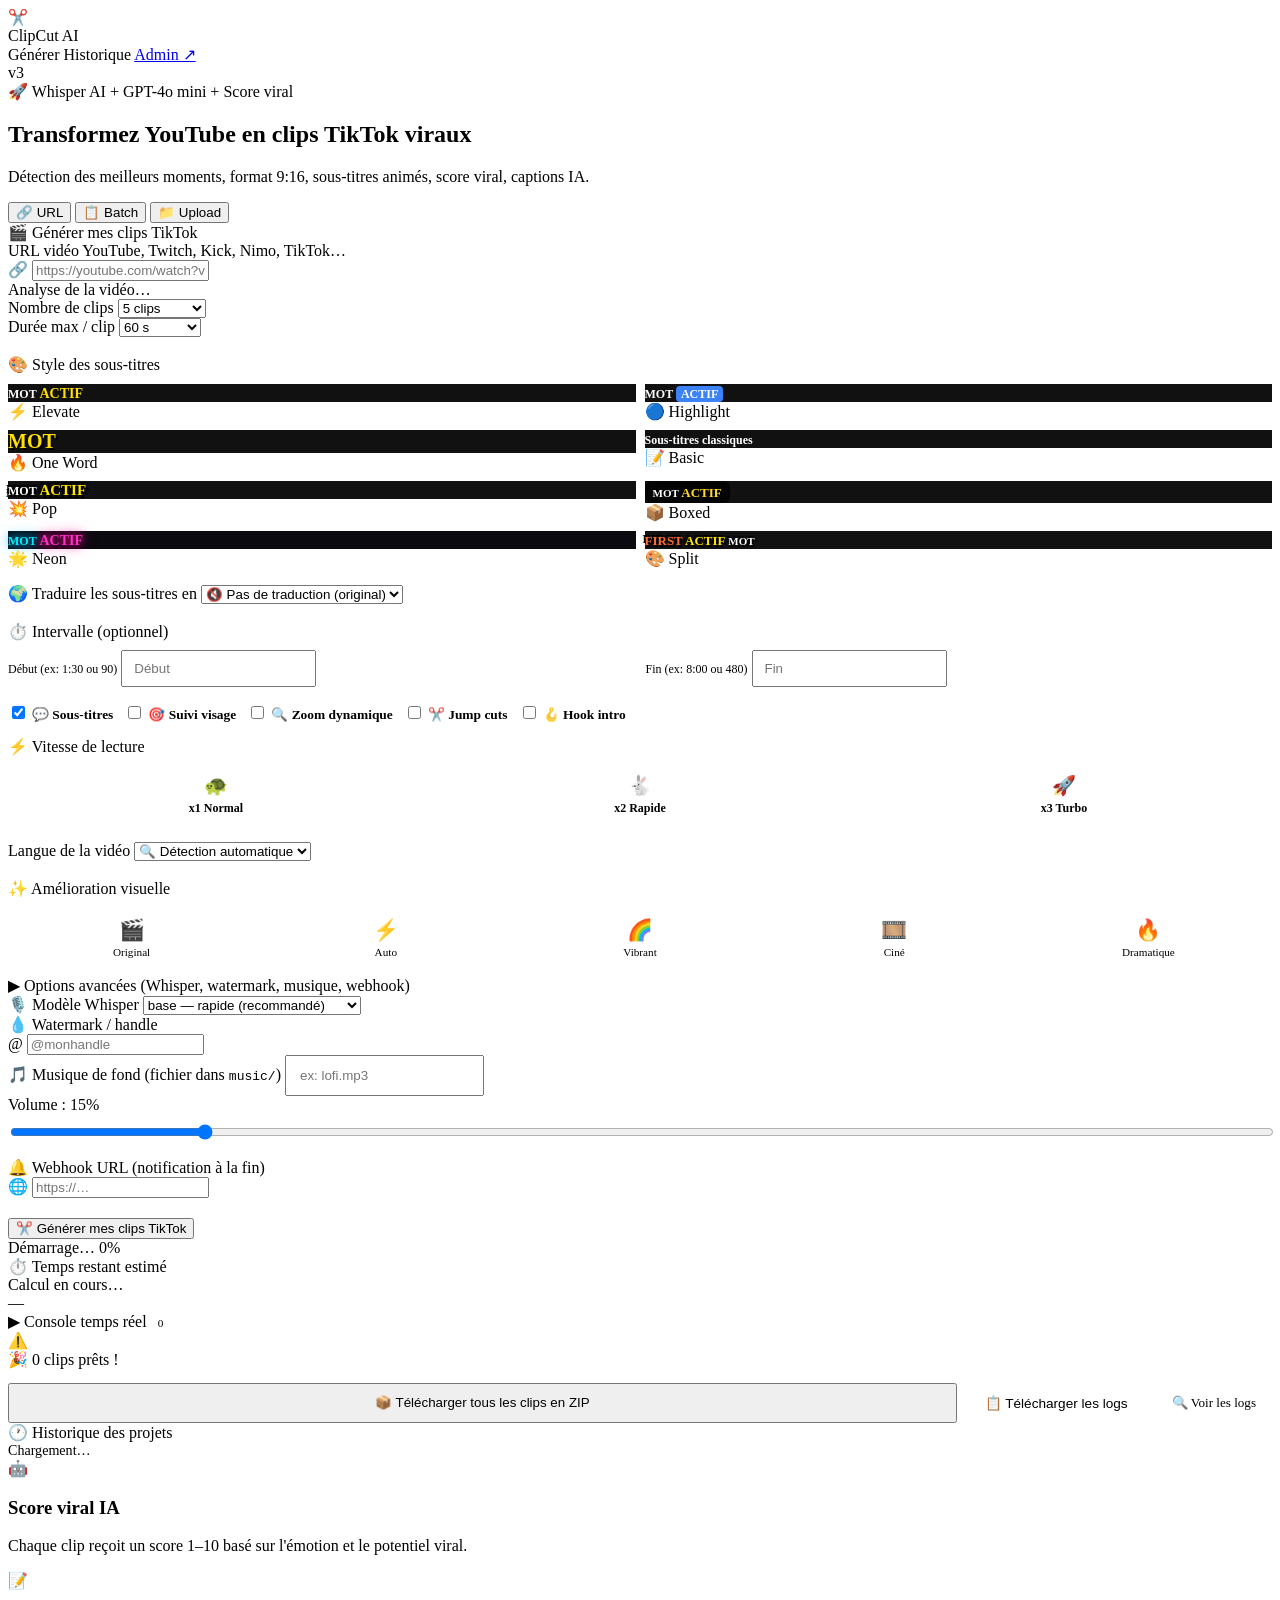
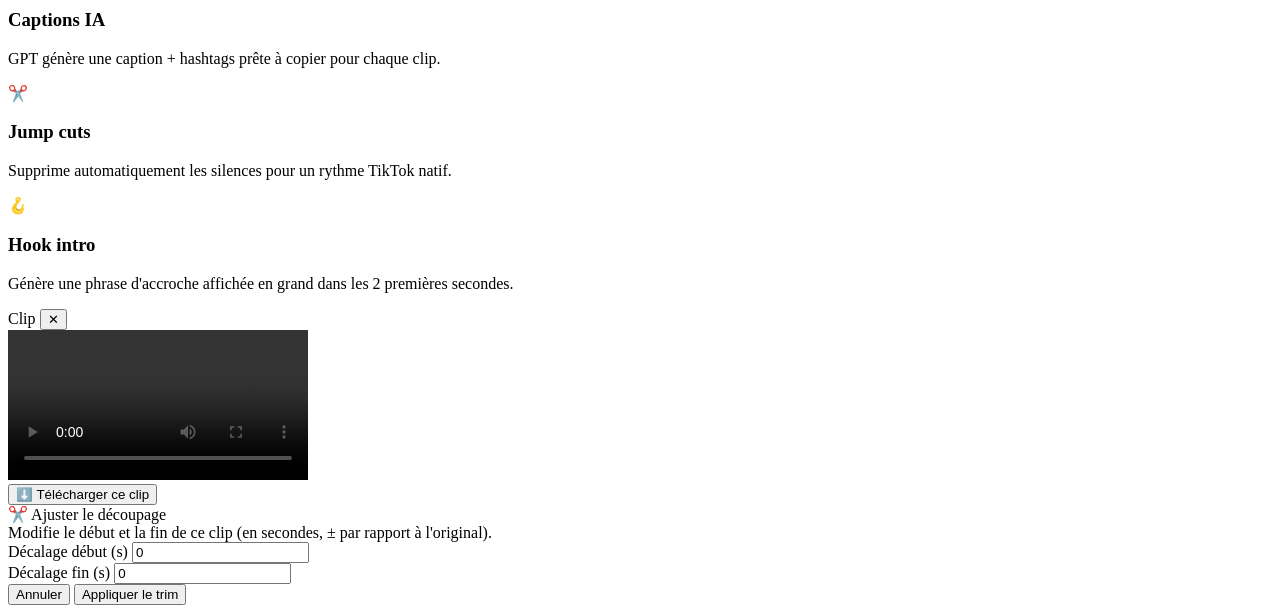
==== commit b554e5eb: "fix ALL" ====
--- a/frontend/index.html
+++ b/frontend/index.html
@@ -495,4 +495,49 @@
     <div class="feature">
       <div class="feature-icon">🪝</div>
       <h3>Hook intro</h3>
-      <p>Génère une phrase d'accroche affichée en grand dans les 2 première+      <p>Génère une phrase d'accroche affichée en grand dans les 2 premières secondes.</p>
+    </div>
+  </div>
+
+  <!-- Video player modal -->
+  <div class="player-overlay" id="player-overlay">
+    <div class="player-box">
+      <div class="player-header">
+        <span class="player-title" id="player-clip-title">Clip</span>
+        <button class="player-close" onclick="closePlayer()">✕</button>
+      </div>
+      <video id="player-video" controls playsinline></video>
+      <div class="player-footer">
+        <button class="player-dl-btn" onclick="playerDownload()">⬇️ Télécharger ce clip</button>
+      </div>
+    </div>
+  </div>
+
+  <!-- Trim modal -->
+  <div class="trim-overlay" id="trim-overlay">
+    <div class="trim-box">
+      <div class="trim-title">✂️ Ajuster le découpage</div>
+      <div class="trim-info" id="trim-info">
+        Modifie le début et la fin de ce clip (en secondes, ± par rapport à l'original).
+      </div>
+      <div class="trim-row">
+        <div class="trim-field">
+          <label>Décalage début (s)</label>
+          <input type="number" id="trim-start-offset" value="0" step="0.5" />
+        </div>
+        <div class="trim-field">
+          <label>Décalage fin (s)</label>
+          <input type="number" id="trim-end-offset" value="0" step="0.5" />
+        </div>
+      </div>
+      <div class="trim-btns">
+        <button class="trim-cancel-btn" onclick="closeTrim()">Annuler</button>
+        <button class="trim-apply-btn" onclick="applyTrim()">Appliquer le trim</button>
+      </div>
+    </div>
+  </div>
+
+  <script src="/js/app.js" defer></script>
+
+</body>
+</html>
